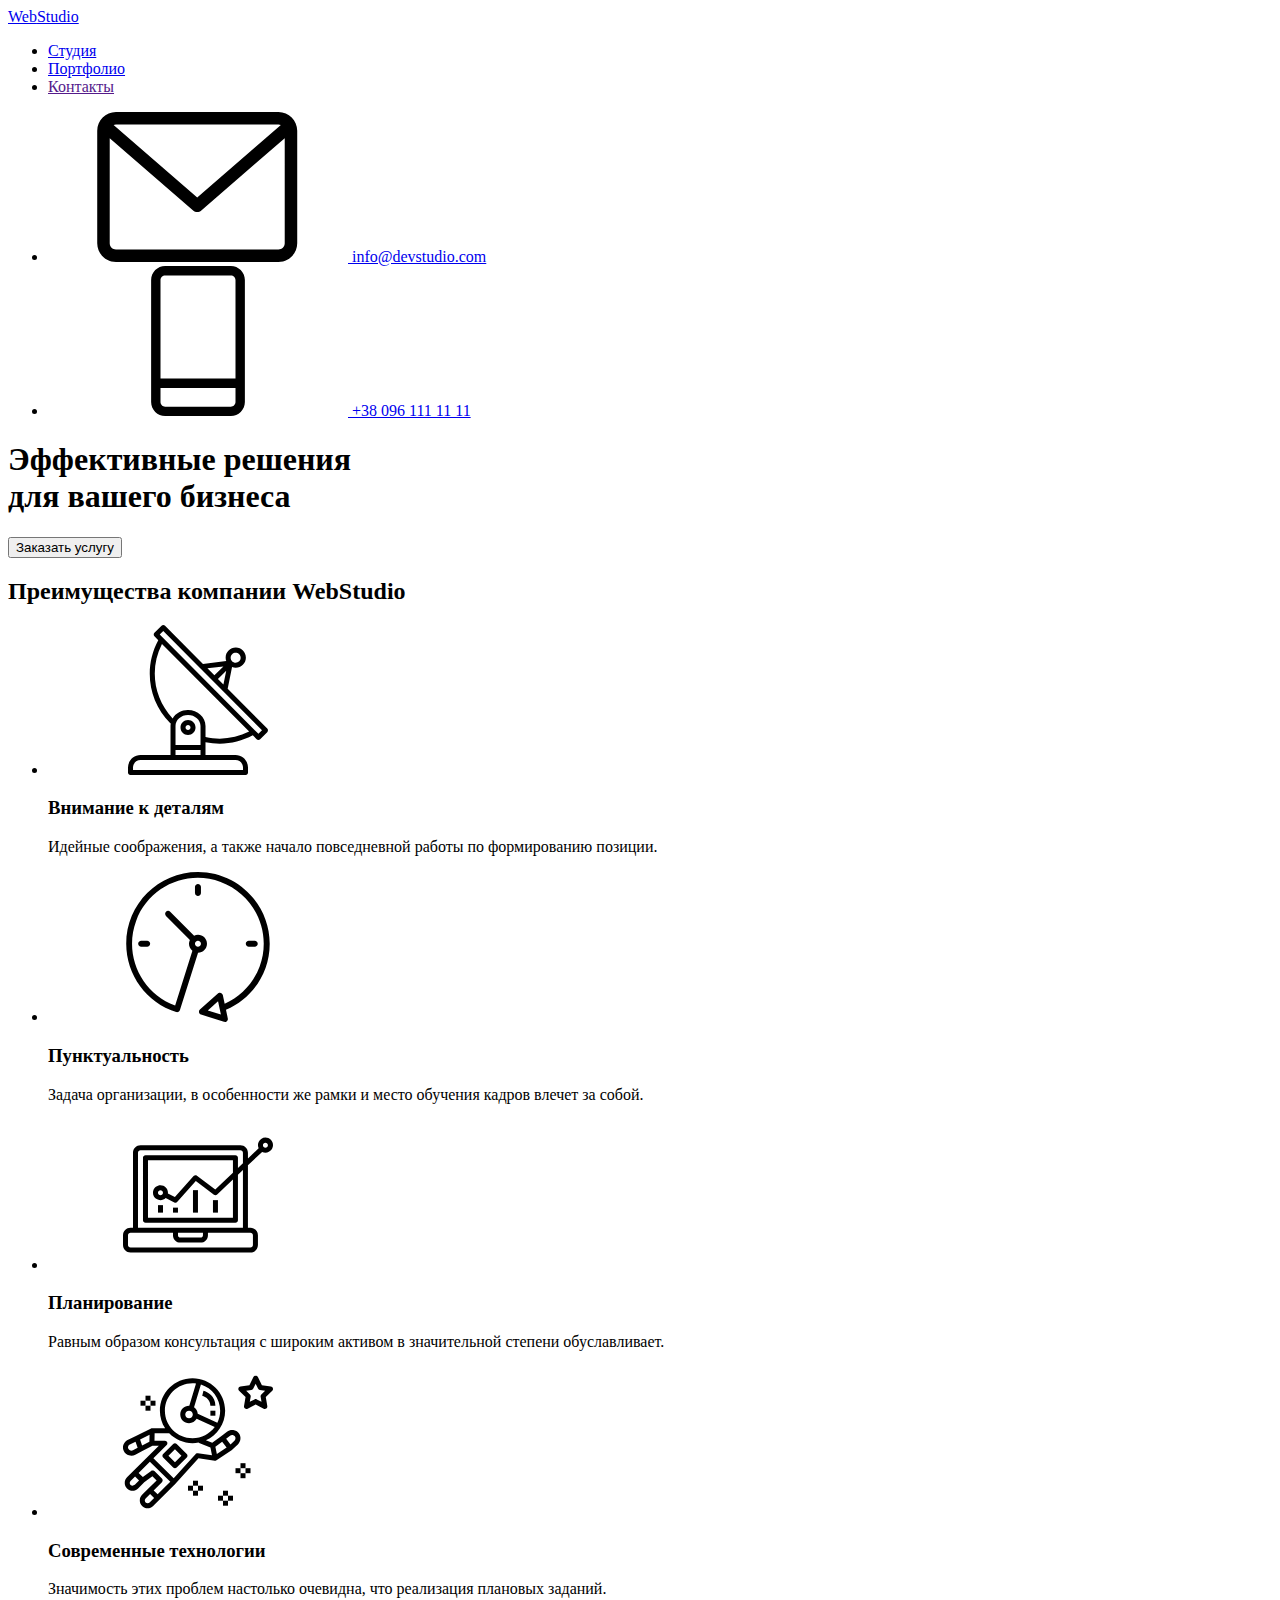
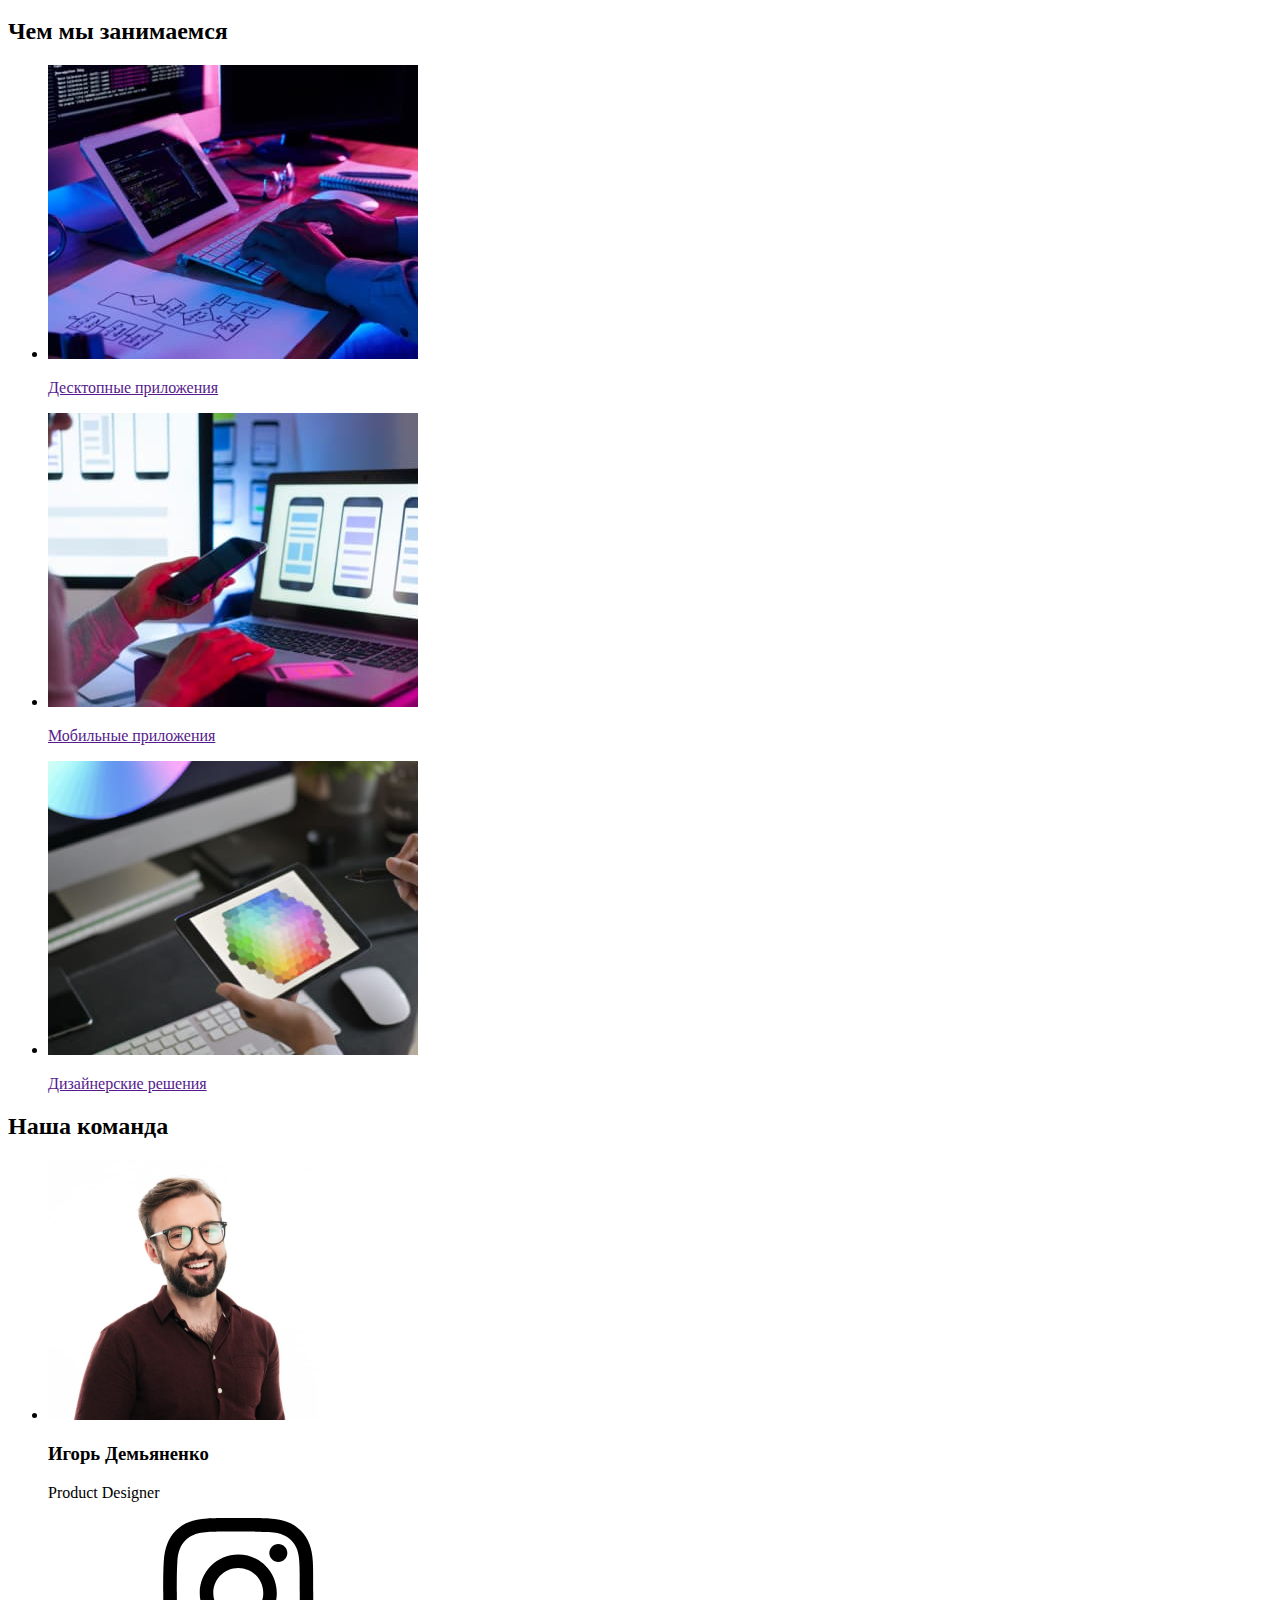
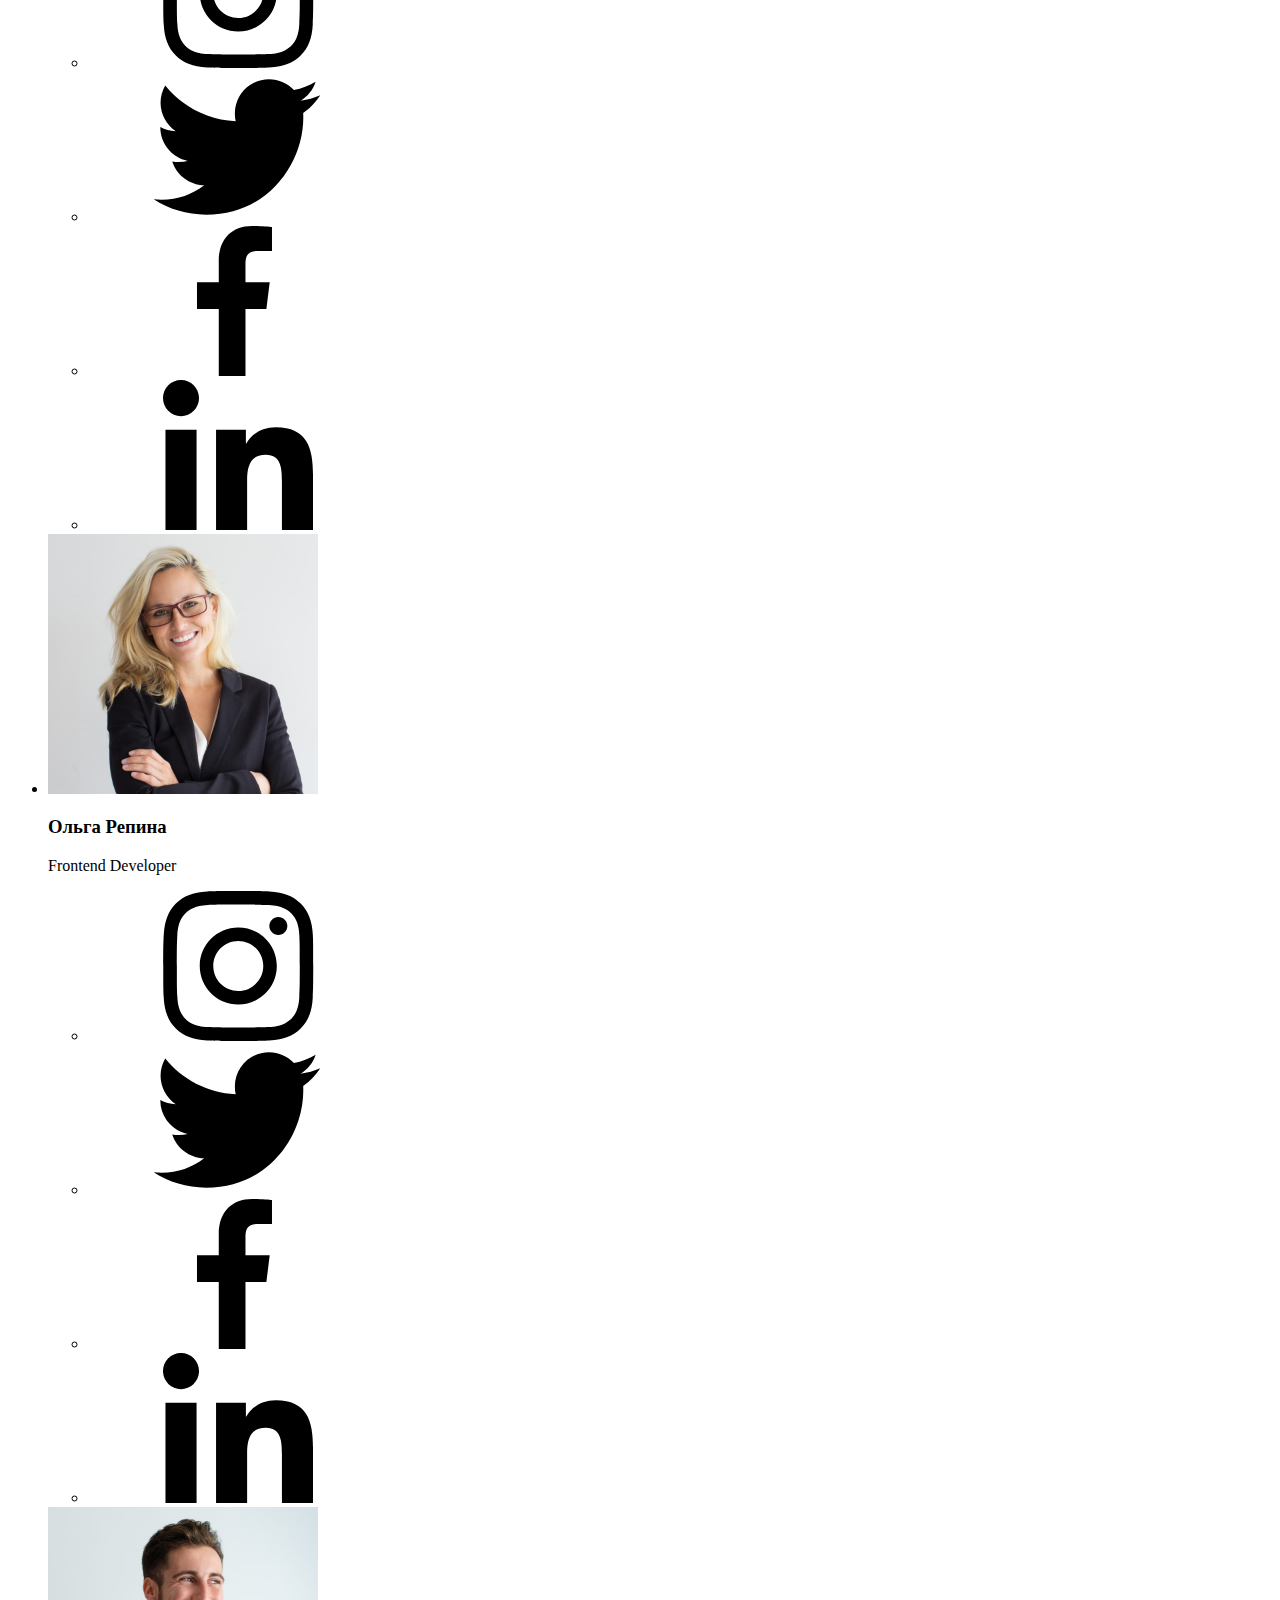
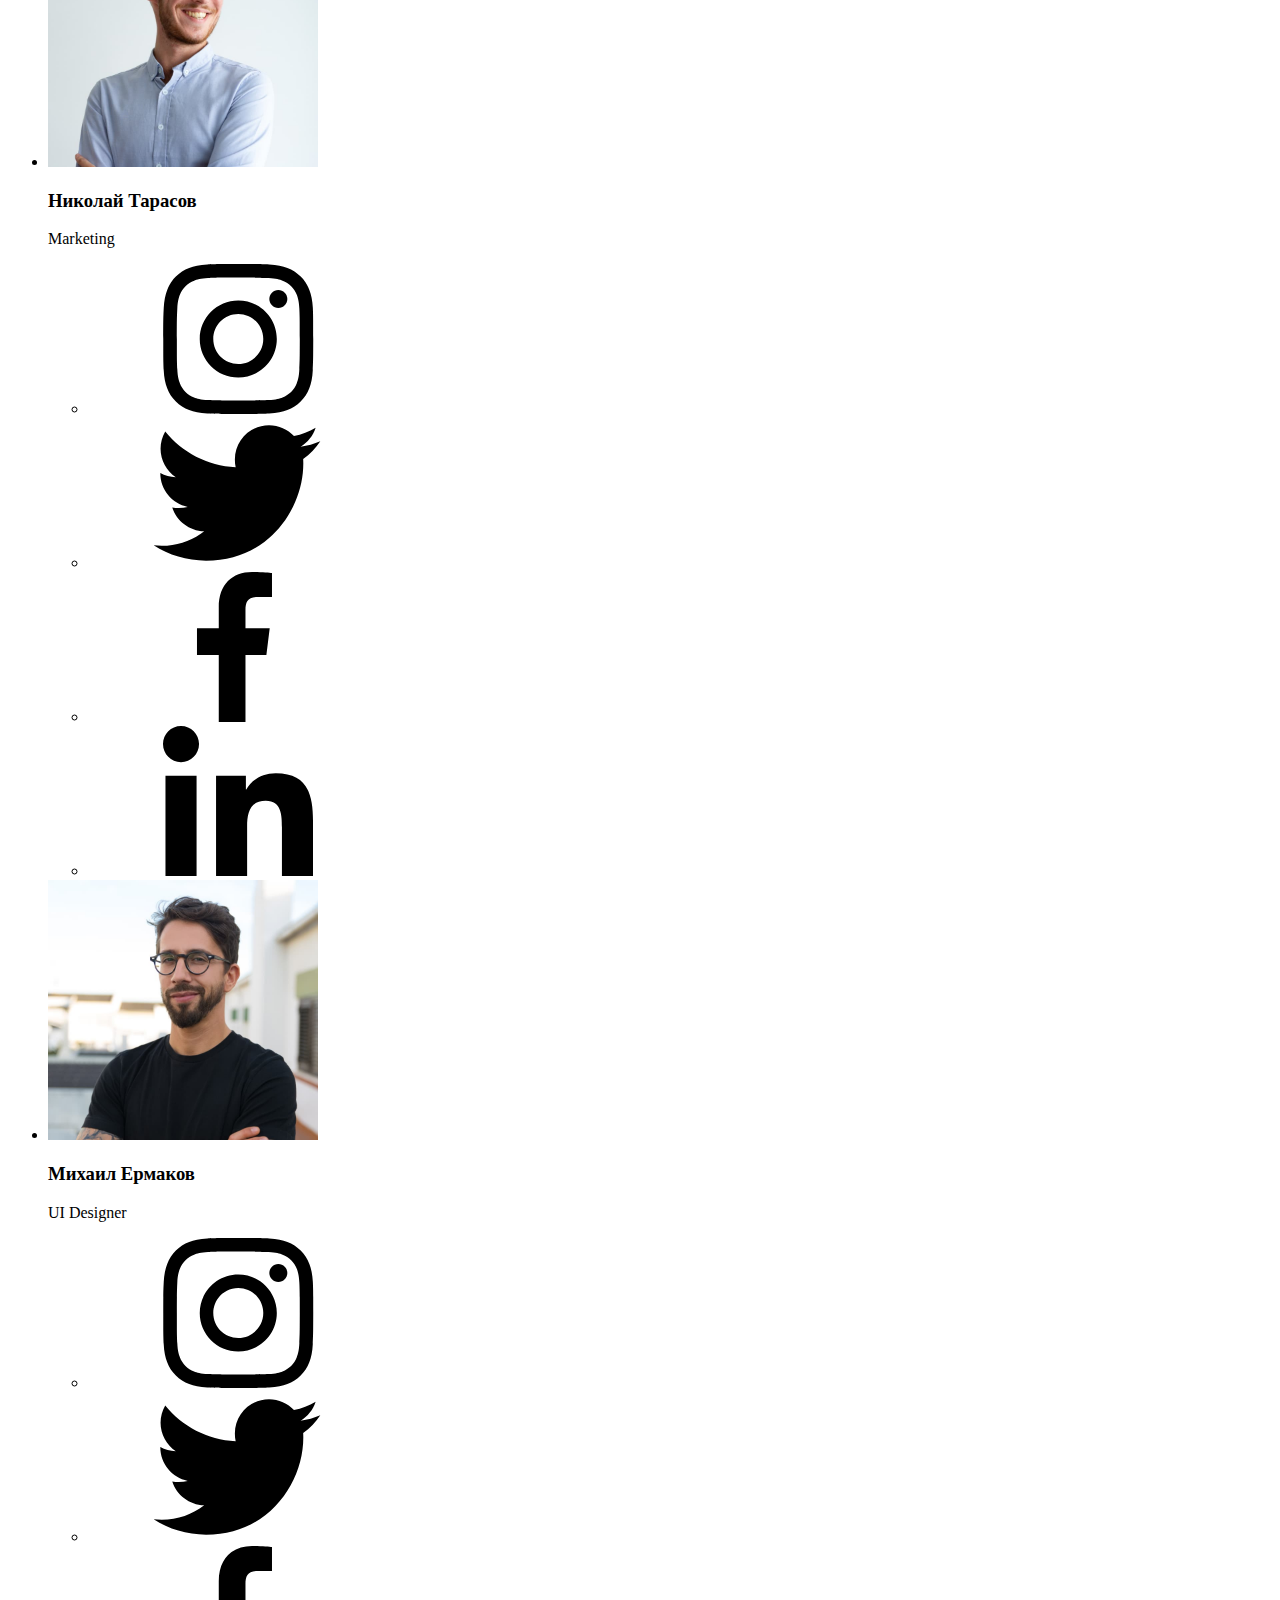
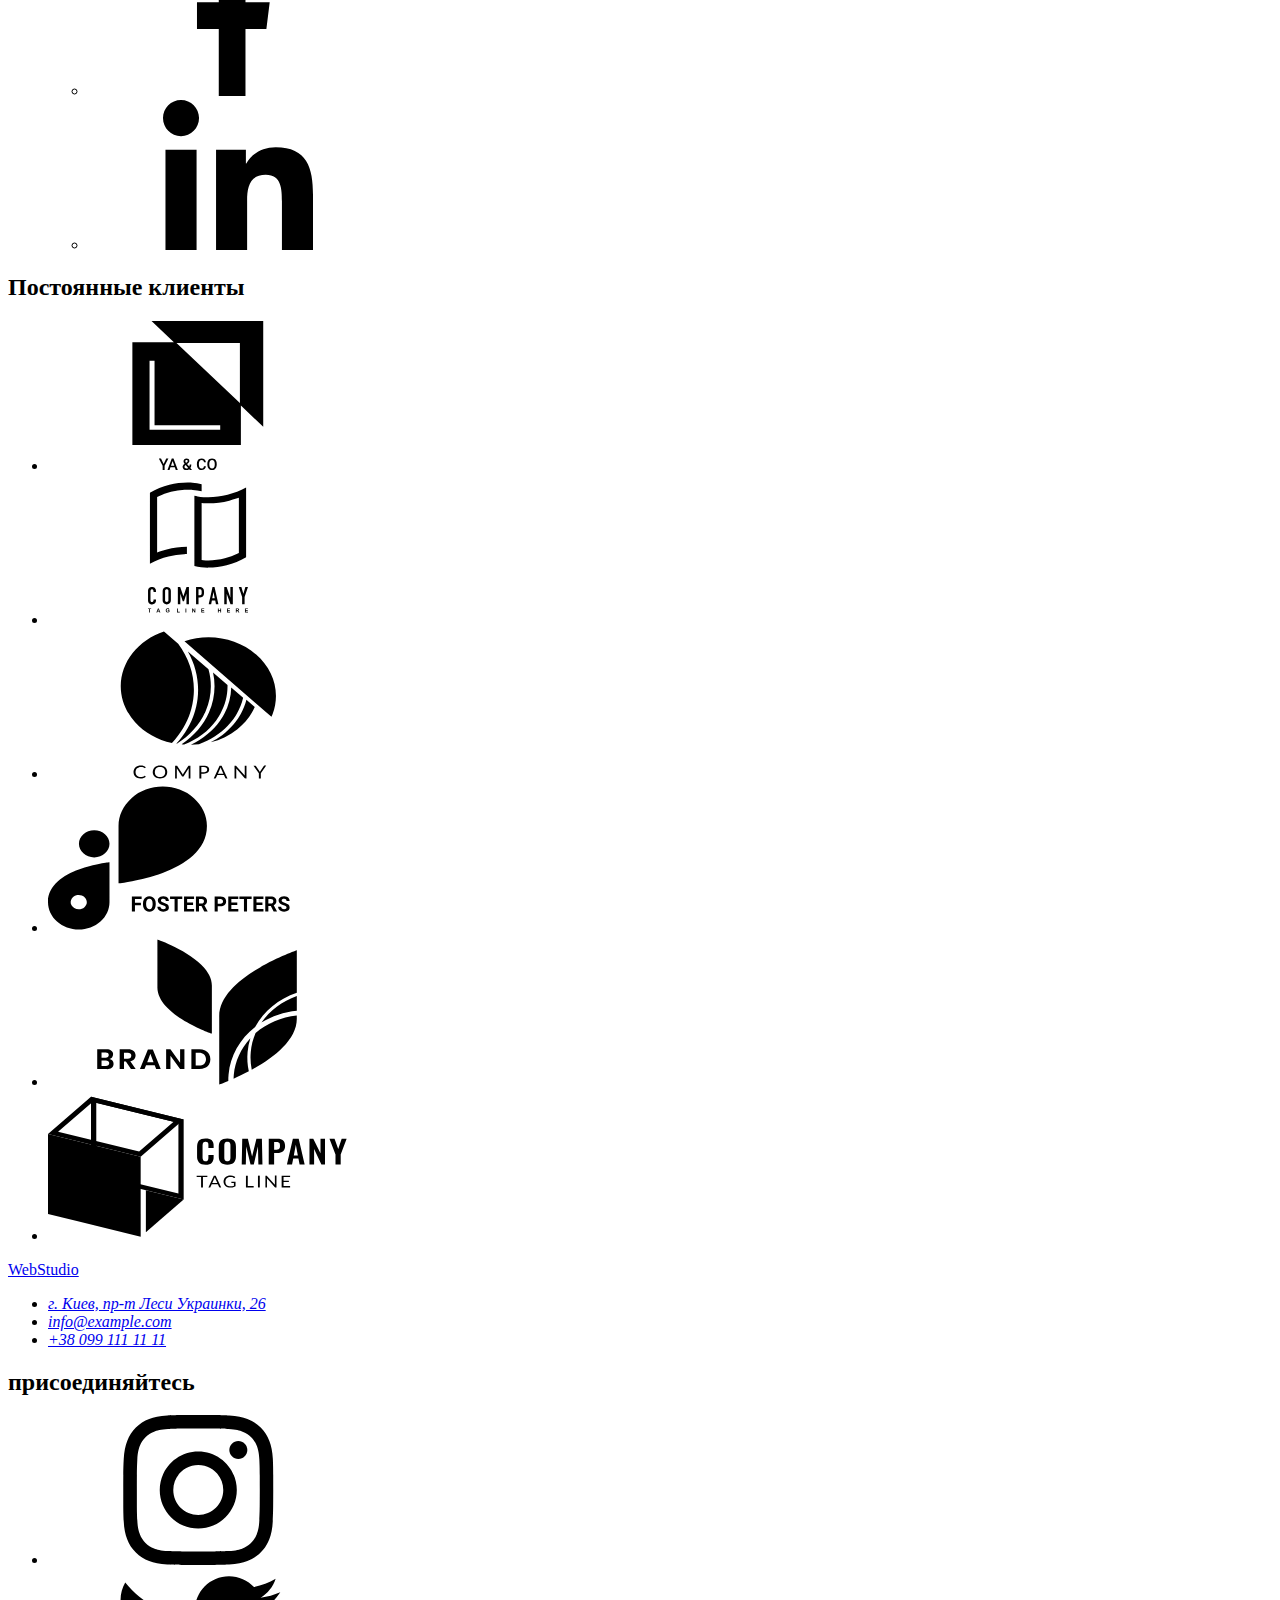
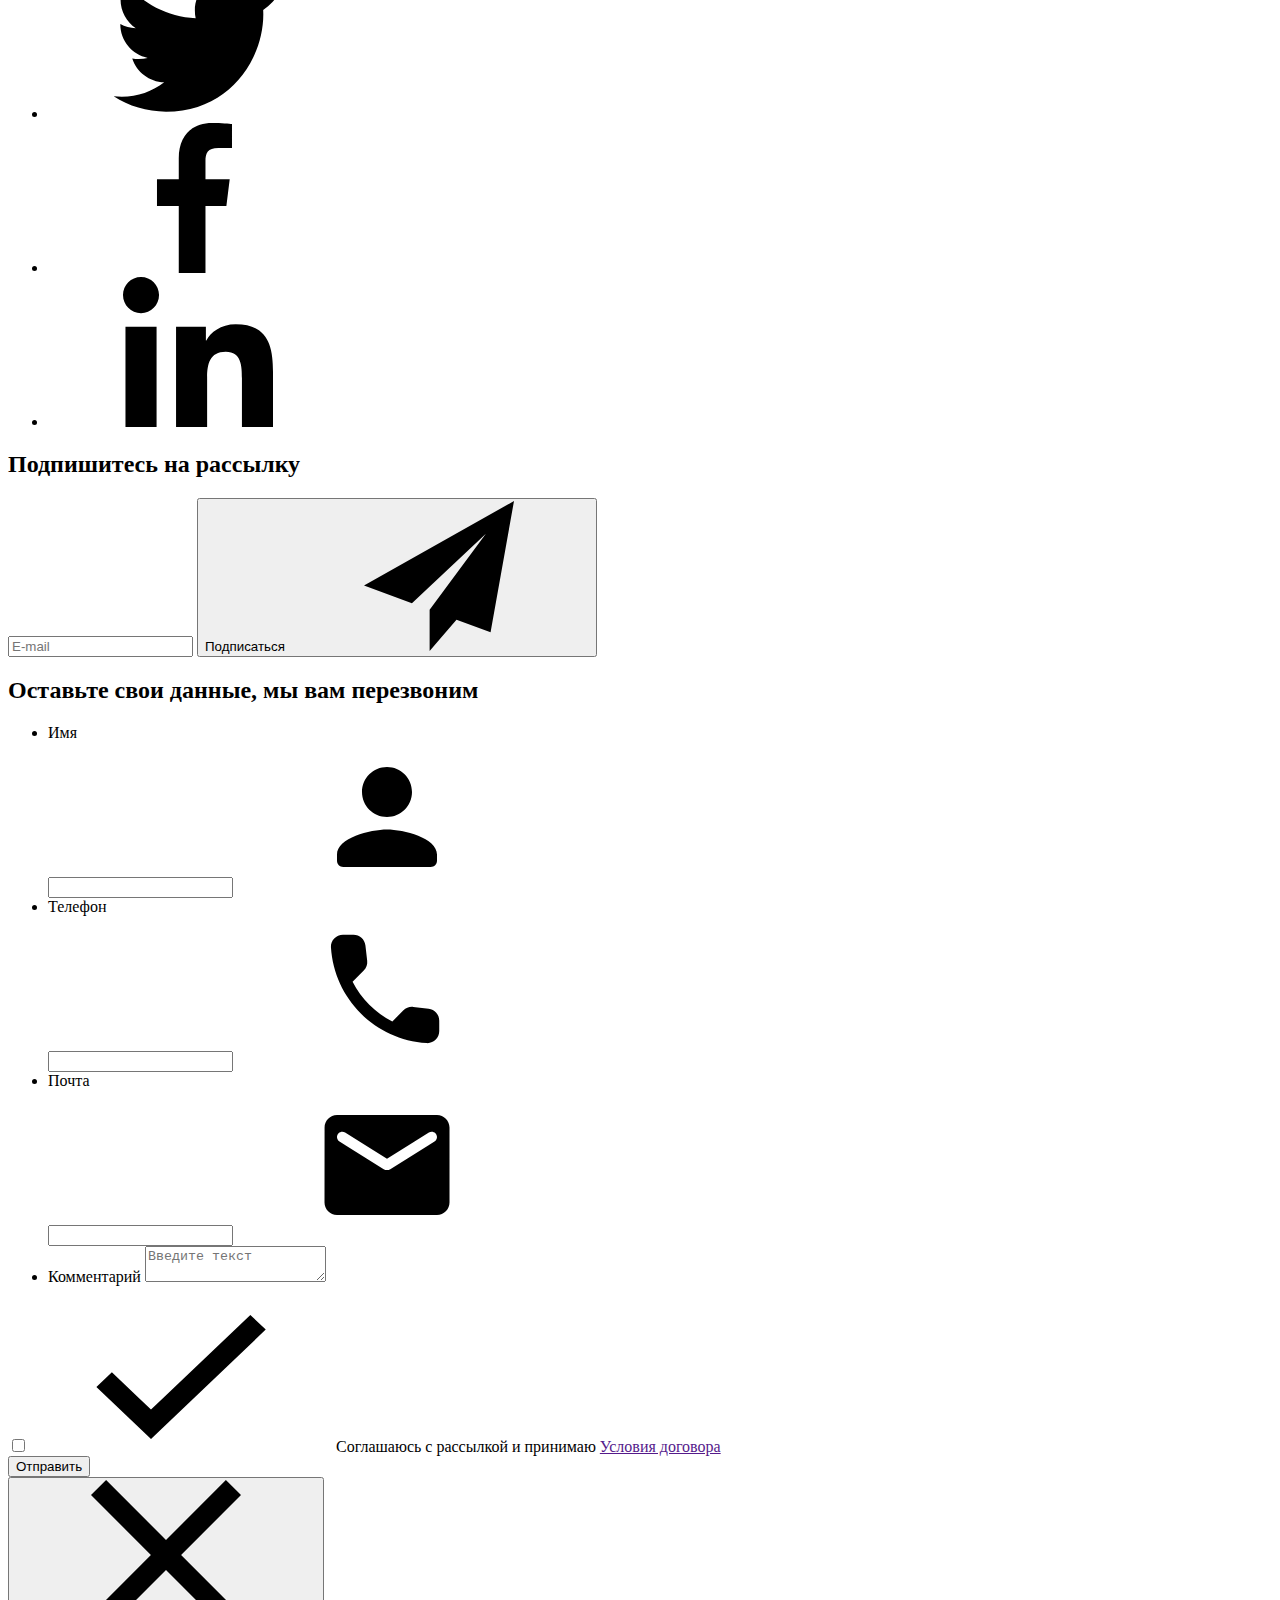
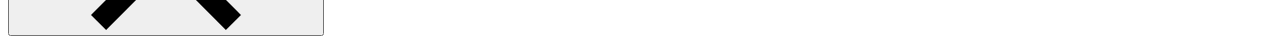
==== index.html @ 914c4fd0 "stars sass" ====
<!DOCTYPE html>
<html lang="ru">
  <head>
    <meta charset="UTF-8" />
    <meta http-equiv="X-UA-Compatible" content="IE=edge" />
    <meta name="viewport" content="width=>, initial-scale=1.0" />
    <title>Студия</title>
    <link
      rel="stylesheet"
      href="https://cdnjs.cloudflare.com/ajax/libs/modern-normalize/1.1.0/modern-normalize.min.css"
      integrity="sha512-wpPYUAdjBVSE4KJnH1VR1HeZfpl1ub8YT/NKx4PuQ5NmX2tKuGu6U/JRp5y+Y8XG2tV+wKQpNHVUX03MfMFn9Q=="
      crossorigin="anonymous"
      referrerpolicy="no-referrer"
    />
    <link rel="preconnect" href="https://fonts.googleapis.com" />
    <link rel="preconnect" href="https://fonts.gstatic.com" crossorigin />
    <link
      href="https://fonts.googleapis.com/css2?family=Raleway:wght@700&family=Roboto:wght@400;500;700;900&display=swap"
      rel="stylesheet"
    />
    <link rel="stylesheet" href="./styles.css/styles.css" />
  </head>
  <body>
    <!--Шапка документа-->
    <header class="header">
      <div class="header-box container">
        <nav class="header-nav">
          <a href="./index.html" class="header-logo link"
            >Web<span class="header-logo-span">Studio</span></a
          >
          <ul class="nav-list list">
            <li class="nav-item">
              <a href="./index.html" class="nav-link current link">Студия</a>
            </li>
            <li class="nav-item">
              <a href="./portfolio.html" class="nav-link link">Портфолио</a>
            </li>
            <li class="nav-item">
              <a href="" class="nav-link link">Контакты</a>
            </li>
          </ul>
        </nav>
        <ul class="nav-contacts">
          <li class="nav-contacts-item">
            <a href="mailto:info@devstudio.com" class="contacts-link mail link">
              <span class="nav-icon-span"
                ><svg class="nav-cont-icon nav-icon-mail">
                  <use
                    href="./images/icons.svg#icon-mail"
                  ></use>
                </svg>
              </span>info@devstudio.com</a>
          </li>
          <li class="nav-contacts-item">
            <a href="tel:+380961111111" class="contacts-link tel link"
              ><span class="nav-icon-span"
              ><svg class="nav-cont-icon nav-icon-tel">
                <use
                  href="./images/icons.svg#icon-tel"
                ></use>
              </svg>
            </span>+38 096 111 11 11</a
            >
          </li>
        </ul>
      </div>
    </header>
    <main>
      <!--Секция HERO-->
      <section class="hero">
        <div class="hero-box container">
          <h1 class="hero-heading">
            Эффективные решения <br />
            для вашего бизнеса
          </h1>
          <button type="button" class="btn hero-btn" data-modal-open>Заказать услугу</button>
        </div>
      </section>
      <!--Секция преимущества-->
      <section class="advantages section">
        <div class="advantages-box container">
          <h2 class="visually-hidden">Преимущества компании WebStudio</h2>
          <ul class="advantages-list list">
            <li class="advantages-item">
              <div class="adv-icon-box">
                <svg class="adv-icon">
                  <use href="./images/icons.svg#icon-aicon1"></use>
                </svg>
              </div>
              <h3 class="advantages-heading">Внимание к деталям</h3>
              <p class="advantages-text">
                Идейные соображения, а также начало повседневной работы по
                формированию позиции.
              </p>
            </li>
            <li class="advantages-item">
              <div class="adv-icon-box">
                <svg class="adv-icon">
                  <use href="./images/icons.svg#icon-aicon2"></use>
                </svg>
              </div>
              <h3 class="advantages-heading">Пунктуальность</h3>
              <p class="advantages-text">
                Задача организации, в особенности же рамки и место обучения
                кадров влечет за собой.
              </p>
            </li>
            <li class="advantages-item">
              <div class="adv-icon-box">
                <svg class="adv-icon">
                  <use href="./images/icons.svg#icon-aicon3"></use>
                </svg>
              </div>
              <h3 class="advantages-heading">Планирование</h3>
              <p class="advantages-text">
                Равным образом консультация с широким активом в значительной
                степени обуславливает.
              </p>
            </li>
            <li class="advantages-item">
              <div class="adv-icon-box">
                <svg class="adv-icon">
                  <use href="./images/icons.svg#icon-aicon4"></use>
                </svg>
              </div>
              <h3 class="advantages-heading">Современные технологии</h3>
              <p class="advantages-text">
                Значимость этих проблем настолько очевидна, что реализация
                плановых заданий.
              </p>
            </li>
          </ul>
        </div>
      </section>
      <!--AREA-->
      <section class="area section">
        <div class="area-box container">
          <h2 class="area-heading">Чем мы занимаемся</h2>
          <ul class="area-list list">
            <li class="area-item">
              <div class="area-wrap">
                <a href=""
                ><img
                  src="./images/box1.jpg"
                  alt="Разработка сайтов"
                  width="370"
                  class="area-link link"
              />
              <p class="area-item-text">Десктопные приложения</p>
            </a>
              </div>
            </li>
            <li class="area-item">
              <div class="area-wrap">
                <a href=""
                ><img
                  src="./images/box2.jpg"
                  alt="Разработка мобильных приложений"
                  width="370"
                  class="area-link link"
              />
              <p class="area-item-text">Мобильные приложения</p>
            </a>
              </div>
            </li>
            <li class="area-item">
              <div class="area-wrap">
                <a href=""
                ><img
                  src="./images/box3.jpg"
                  alt="Дизайн сайтов"
                  width="370"
                  class="area-link link"
              />
              <p class="area-item-text">Дизайнерские решения</p>
            </a>
              </div>
            </li>
          </ul>
        </div>
      </section>
      <!--TEAM-->
      <section class="team section">
        <div class="team-box container">
          <h2 class="team-main-heading">Наша команда</h2>
          <ul class="team-list list">
            <li class="team-item">
              <img
                src="./images/img1.jpg"
                alt="Игорь Демьяненко"
                width="270"
                class="team-img"
              />
              <div class="team-text-box">
                <h3 class="team-heading">Игорь Демьяненко</h3>
                <p class="team-text">Product Designer</p>
              </div>
              <div class="team-soc-box">
                <ul class="team-soc-list">
                  <li class="team-soc-item"><a href="">
                    <svg class="team-soc-icon">
                      <use href="./images/icons.svg#icon-inst"></use>
                    </svg>
                  </a>
                </li>
                <li class="team-soc-item"><a href="">
                  <svg class="team-soc-icon">
                    <use href="./images/icons.svg#icon-twit"></use>
                  </svg>
                </a>
              </li>
              <li class="team-soc-item"><a href="">
                <svg class="team-soc-icon">
                  <use href="./images/icons.svg#icon-face"></use>
                </svg>
              </a>
            </li>
            <li class="team-soc-item"><a href="">
              <svg class="team-soc-icon">
                <use href="./images/icons.svg#icon-linkedin"></use>
              </svg>
            </a>
            </li>
                </ul>
              </div>
            </li>
            <li class="team-item">
              <img
                src="./images/img2.jpg"
                alt="Ольга Репина"
                width="270"
                class="team-img"
              />
              <div class="team-text-box">
                <h3 class="team-heading">Ольга Репина</h3>
                <p class="team-text">Frontend Developer</p>
              </div>
              <div class="team-soc-box">
                <ul class="team-soc-list">
                  <li class="team-soc-item"><a href="">
                    <svg class="team-soc-icon">
                      <use href="./images/icons.svg#icon-inst"></use>
                    </svg>
                  </a>
                </li>
                <li class="team-soc-item"><a href="">
                  <svg class="team-soc-icon">
                    <use href="./images/icons.svg#icon-twit"></use>
                  </svg>
                </a>
              </li>
              <li class="team-soc-item"><a href="">
                <svg class="team-soc-icon">
                  <use href="./images/icons.svg#icon-face"></use>
                </svg>
              </a>
            </li>
            <li class="team-soc-item"><a href="">
              <svg class="team-soc-icon">
                <use href="./images/icons.svg#icon-linkedin"></use>
              </svg>
            </a>
            </li>
                </ul>
              </div>
            </li>
            <li class="team-item">
              <img
                src="./images/img3.jpg"
                alt="Николай Тарасов"
                width="270"
                class="team-img"
              />
              <div class="team-text-box">
                <h3 class="team-heading">Николай Тарасов</h3>
                <p class="team-text">Marketing</p>
              </div>
              <div class="team-soc-box">
                <ul class="team-soc-list">
                  <li class="team-soc-item"><a href="">
                    <svg class="team-soc-icon">
                      <use href="./images/icons.svg#icon-inst"></use>
                    </svg>
                  </a>
                </li>
                <li class="team-soc-item"><a href="">
                  <svg class="team-soc-icon">
                    <use href="./images/icons.svg#icon-twit"></use>
                  </svg>
                </a>
              </li>
              <li class="team-soc-item"><a href="">
                <svg class="team-soc-icon">
                  <use href="./images/icons.svg#icon-face"></use>
                </svg>
              </a>
            </li>
            <li class="team-soc-item"><a href="">
              <svg class="team-soc-icon">
                <use href="./images/icons.svg#icon-linkedin"></use>
              </svg>
            </a>
            </li>
                </ul>
              </div>
            </li>
            <li class="team-item">
              <img
                src="./images/img4.jpg"
                alt="Михаил Ермаков"
                width="270"
                class="team-img"
              />
              <div class="team-text-box">
                <h3 class="team-heading">Михаил Ермаков</h3>
                <p class="team-text">UI Designer</p>
              </div>
              <div class="team-soc-box">
                <ul class="team-soc-list">
                  <li class="team-soc-item"><a href="">
                    <svg class="team-soc-icon">
                      <use href="./images/icons.svg#icon-inst"></use>
                    </svg>
                  </a>
                </li>
                <li class="team-soc-item"><a href="">
                  <svg class="team-soc-icon">
                    <use href="./images/icons.svg#icon-twit"></use>
                  </svg>
                </a>
              </li>
              <li class="team-soc-item"><a href="">
                <svg class="team-soc-icon">
                  <use href="./images/icons.svg#icon-face"></use>
                </svg>
              </a>
            </li>
            <li class="team-soc-item"><a href="">
              <svg class="team-soc-icon">
                <use href="./images/icons.svg#icon-linkedin"></use>
              </svg>
            </a>
            </li>
                </ul>
              </div>
            </li>
          </ul>
        </div>
      </section>
      <!-- CLIENTS -->
      <section class="clients section">
        <div class="clients-box container">
          <h2 class="clients-heading">Постоянные клиенты</h2>
        <ul class="clients-list">
          <li class="clients-item">
            <a href="" class="clients-link">
              <svg class="clients-icon">
              <use href="./images/icons.svg#icon-client1"></use>
            </svg>
          </a>
          </li>
          <li class="clients-item">
            <a href="" class="clients-link">
            <svg class="clients-icon">
            <use href="./images/icons.svg#icon-client2"></use>
          </svg>
        </a></li>
          <li class="clients-item">
            <a href="" class="clients-link">
              <svg class="clients-icon">
              <use href="./images/icons.svg#icon-client3"></use>
            </svg>
          </a>
          </li>
          <li class="clients-item">
            <a href="" class="clients-link">
              <svg class="clients-icon">
              <use href="./images/icons.svg#icon-client4"></use>
            </svg>
          </a>
          </li>
          <li class="clients-item">
            <a href="" class="clients-link">
              <svg class="clients-icon">
              <use href="./images/icons.svg#icon-client5"></use>
            </svg>
          </a>
          </li>
          <li class="clients-item">
            <a href="" class="clients-link">
              <svg class="clients-icon">
              <use href="./images/icons.svg#icon-client6"></use>
            </svg>
          </a>
          </li>
        </ul>
        </div>
      </section>
    </main>
    <!--Футер-->
    <footer class="footer">
      <div class="footer-box container">
        <div class="footer-nav">
          <a href="./index.html" class="footer-logo link"
            >Web<span class="footer-logo-span">Studio</span></a
          >
          <address class="footer-contacts">
            <ul class="footer-list list">
              <li class="footer-item">
                <a
                  href="https://goo.gl/maps/8uwswmJSU4VFEEcW8"
                  class="adress link"
                >
                  г. Киев, пр-т Леси Украинки, 26</a
                >
              </li>
              <li class="footer-item">
                <a href="mailto:info@example.com" class="adress-link link"
                  >info@example.com</a
                >
              </li>
              <li class="footer-item">
                <a href="tel:+380991111111" class="adress-link link"
                  >+38 099 111 11 11</a
                >
              </li>
            </ul>
          </address>
        </div>
        <div class="footer-social">
          <h2 class="footer-soc-title">присоединяйтесь</h2>
          <ul class="footer-soc-list">
            <li class="footer-soc-item">
              <a href="" class="footer-soc-link inst">
                <svg class="footer-soc-icon">
                  <use href="./images/icons.svg#icon-inst"></use>
                </svg>
              </a>
            </li>
            <li class="footer-soc-item">
              <a href="" class="footer-soc-link twit">
                <svg class="footer-soc-icon">
                  <use href="./images/icons.svg#icon-twit"></use>
                </svg>
              </a>
            </li>
            <li class="footer-soc-item">
              <a href="" class="footer-soc-link facebook">
                <svg class="footer-soc-icon">
                  <use href="./images/icons.svg#icon-face"></use>
                </svg>
              </a>
            </li>
            <li class="footer-soc-item">
              <a href="" class="footer-soc-link linkedin">
                <svg class="footer-soc-icon">
                  <use href="./images/icons.svg#icon-linkedin"></use>
                </svg>
              </a>
            </li>
          </ul>
        </div>
        <div class="footer-form">
          <h2 class="footer-form-title">Подпишитесь на рассылку</h2>
          <form action="" class="footer-form">
            <input type="email" id="email" name="email" placeholder="E-mail">
            <label for="email" ></label>
            <button type="submit" class="btn footer-btn"> Подписаться 
              <svg class="footer-btn-icon">
                <use href="./images/icons.svg#send"></use>
              </svg>
            </button>
          </form>
        </div>
      </div>
    </footer>
    <div class="backdrop is-hidden" data-modal>
    <div class="modal">
      <h2 class="modal-title">
        Оставьте свои данные, мы вам перезвоним
      </h2>
        <form action="#" class="form">
          <div class="form-box" role="form">
            <ul class="forms-list">
              <li>
                <div class="form-name">
                  <label class="client-label" for="name">Имя</label>
                <div class="input-wrap">
                  <input type="text" name="name" id="name" class="client-input" >
                  <svg class="modal-name-icon"><use href="./images/icons.svg#modal-name-icon"></use></svg>
                </div>
                </div>
              </li> 
              <li>
                <div class="form-tel">
                  <label class="client-label" for="tel">Телефон</label>
                  <div class="input-wrap">
                    <input type="number" name="tel" id="tel" class="client-input client-input-tel" >
                    <svg class="modal-tel-icon"><use href="./images/icons.svg#modal-tel-icon"></use></svg>
                </div>
                </div>
              </li>
              <li>
                <div class="form-mail">
                  <label class="client-label" for="mail">Почта</label>
                  <div class="input-wrap">
                    <input type="email" name="email" id="mail" class="client-input">
                    <svg class="modal-mail-icon"><use href="./images/icons.svg#modal-mail-icon"></use></svg>
                    </div>
                </div>
              </li>
              <li>
                <div class="form-comment">
                  <label class="client-label" for="comment">Комментарий</label>
                  <textarea name="comment" id="comment"  placeholder="Введите текст" class="client-input"></textarea>
                </div>
              </li>
            </ul>
            <div class="checkbox-box">
              <input type="checkbox" name="agreee" id="checkbox" class="check-input visually-hidden">
              <label for="checkbox" class="check-label"><span class="check-span">
                <svg class="check-icon">
                  <use href="./images/icons.svg#check" ></use>
                </svg>
              </span> Соглашаюсь с рассылкой и принимаю 
                <a class="checkbox-link" href="">Условия договора</a></label>
            </div>
            <button type="submit" class="btn modal-btn">Отправить</button>
          </div>
        </form>
      <button class="modal-close" data-modal-close>
        <svg class="modal-close-icon">
          <use href="./images/icons.svg#modal-close"></use>
        </svg>
      </button>
    </div>
    </div>
    <script src="./js/modal.js"></script>
  </body>
</html>
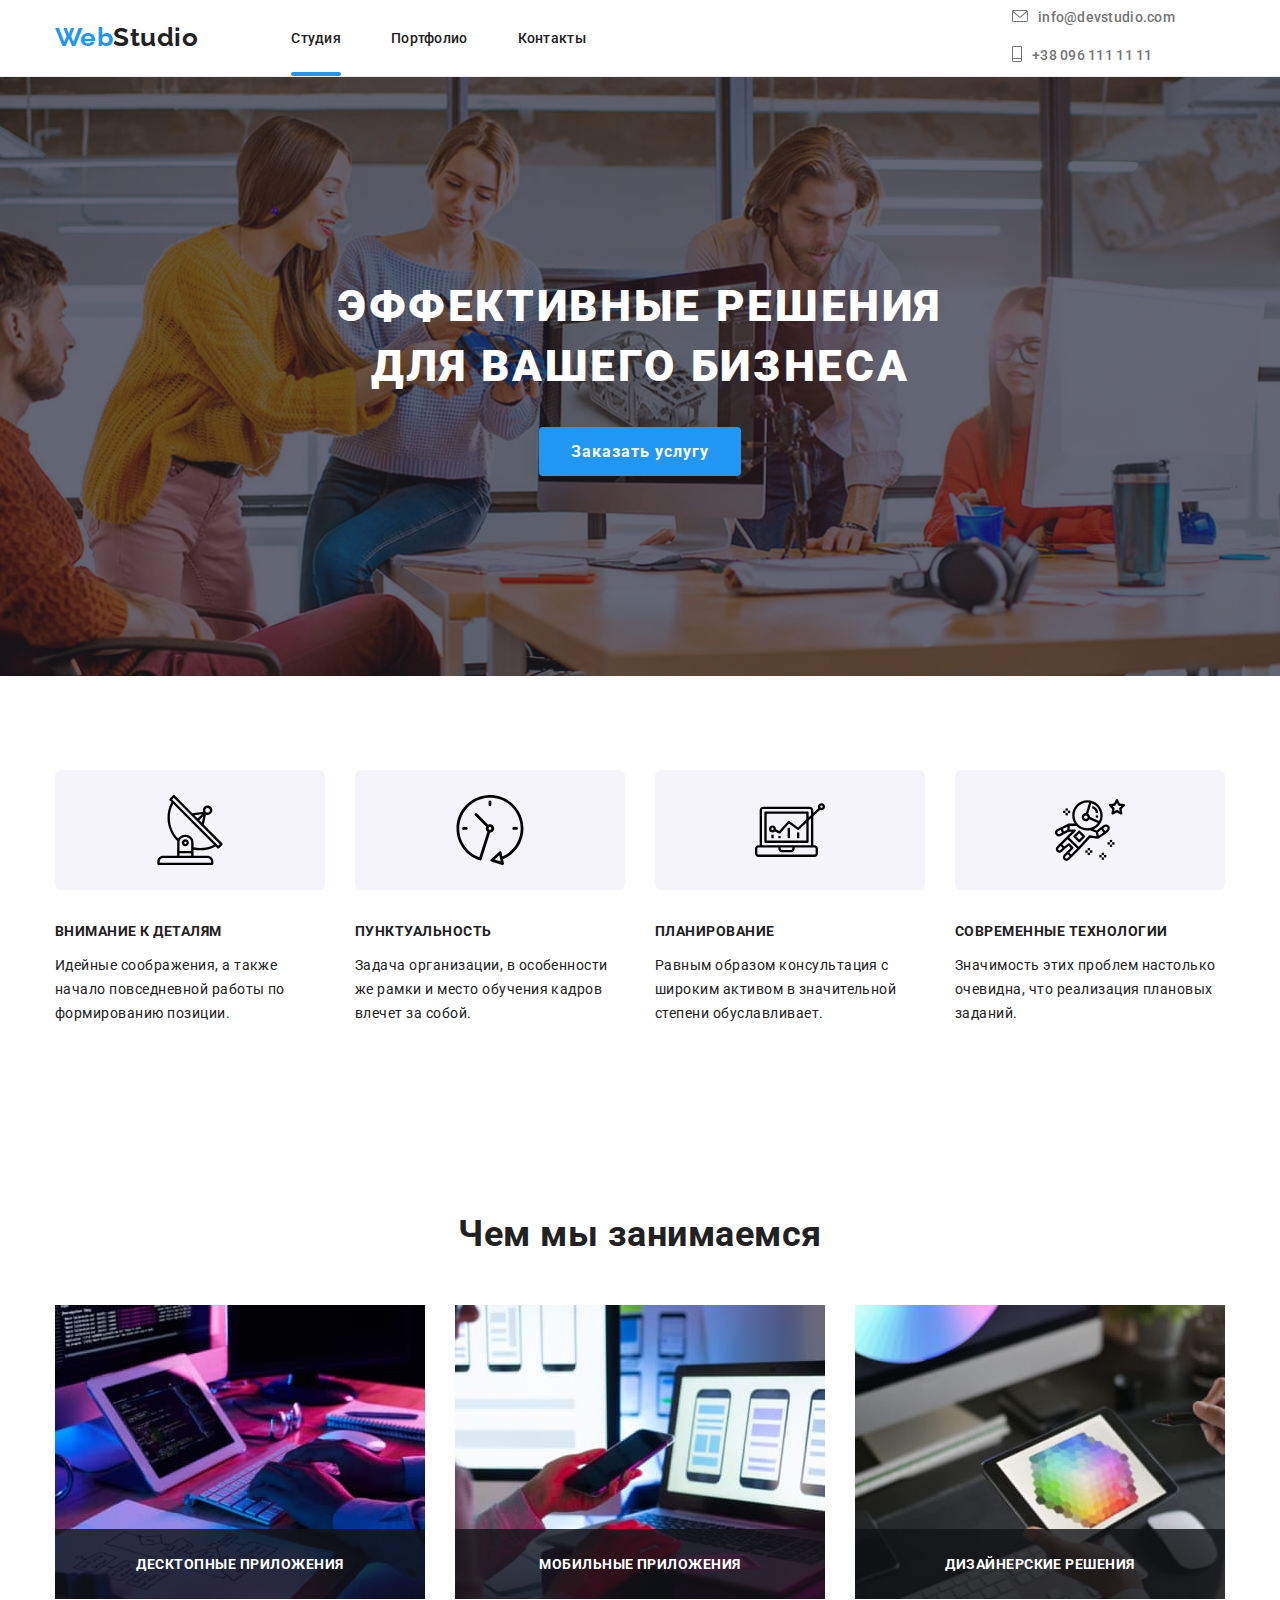
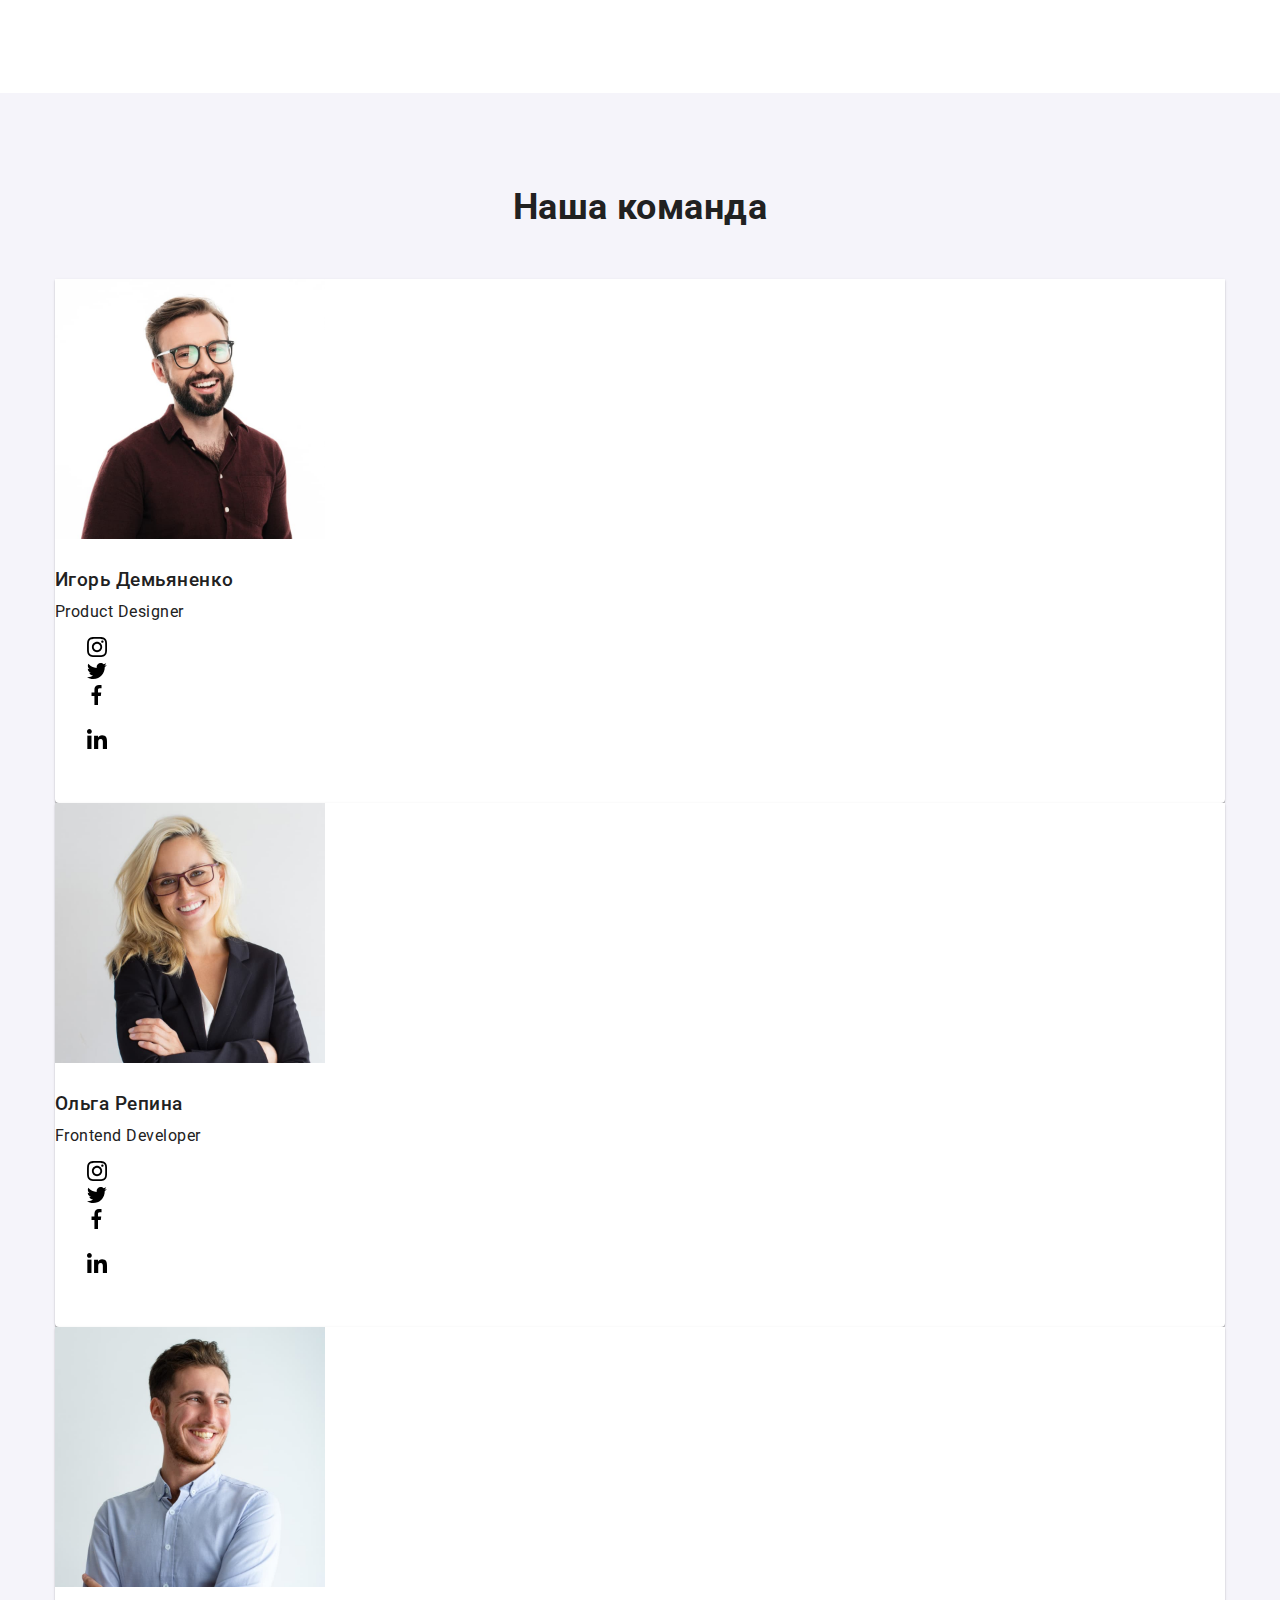
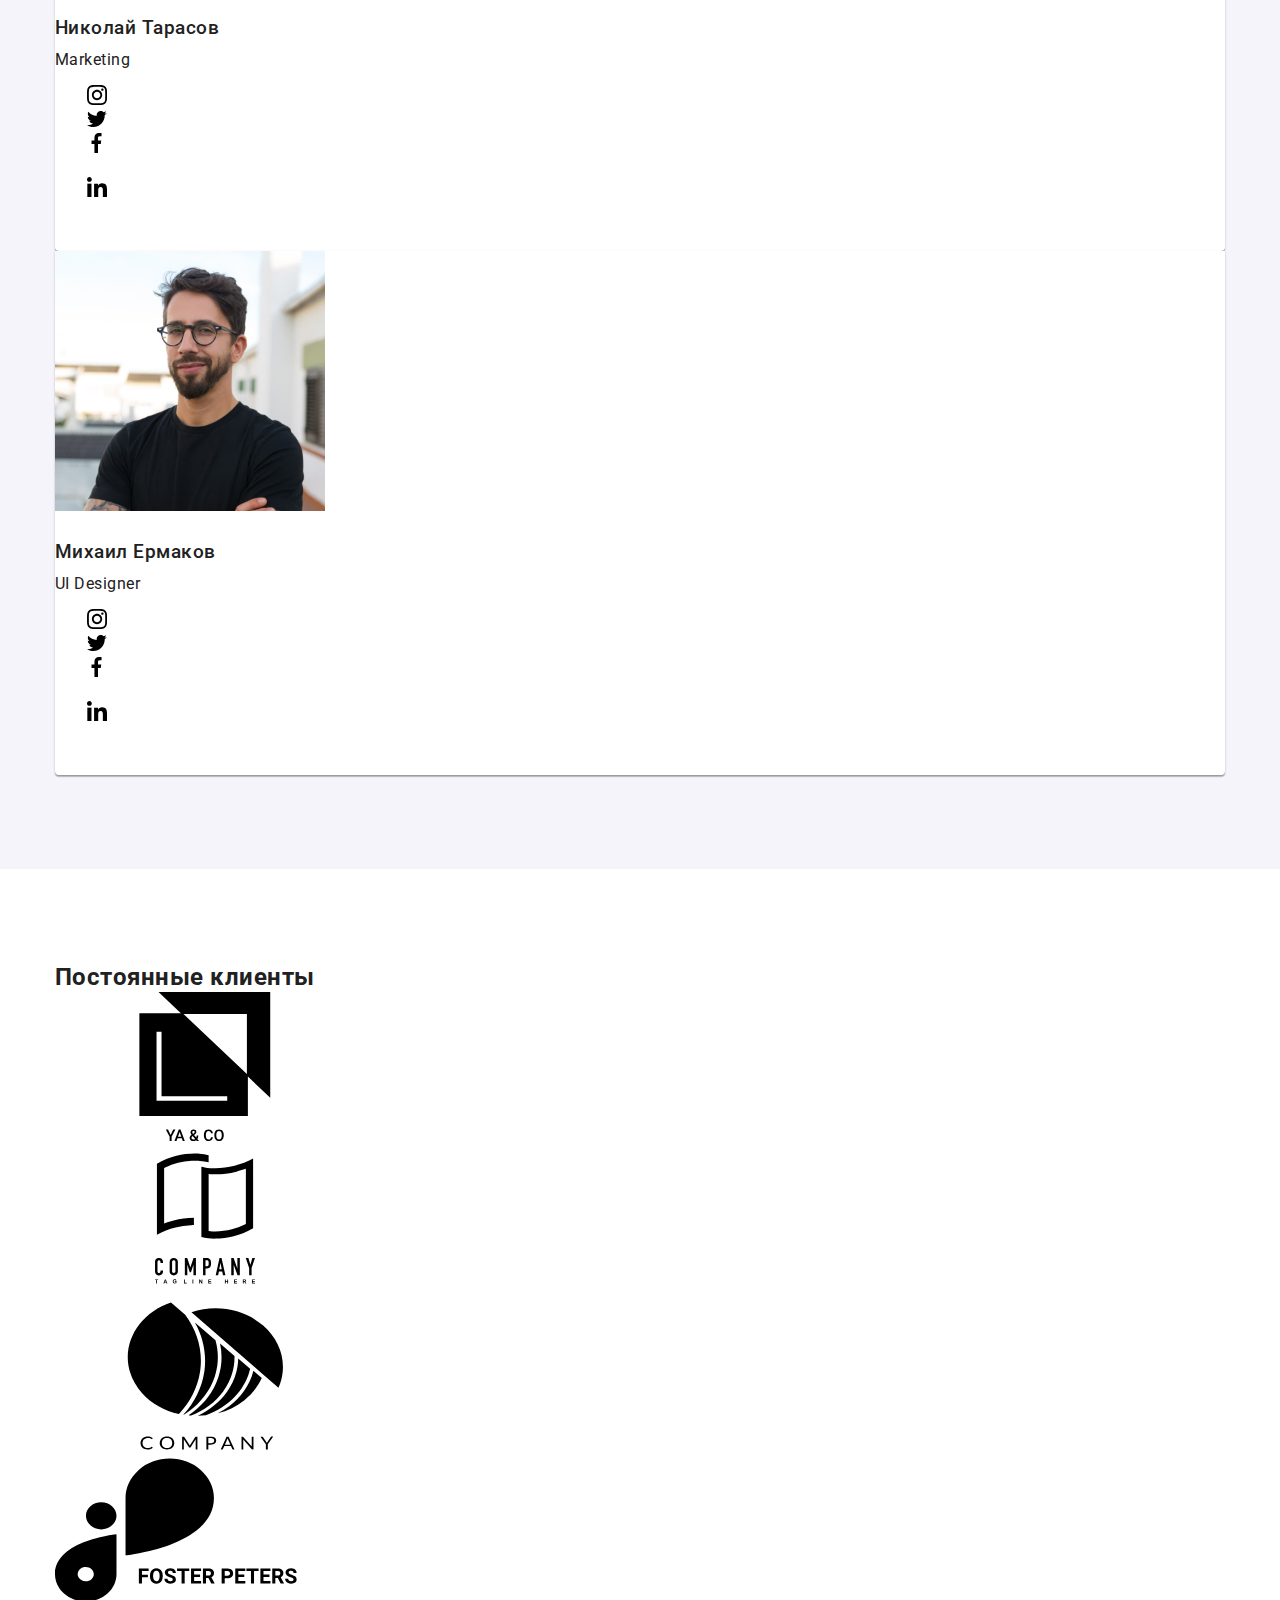
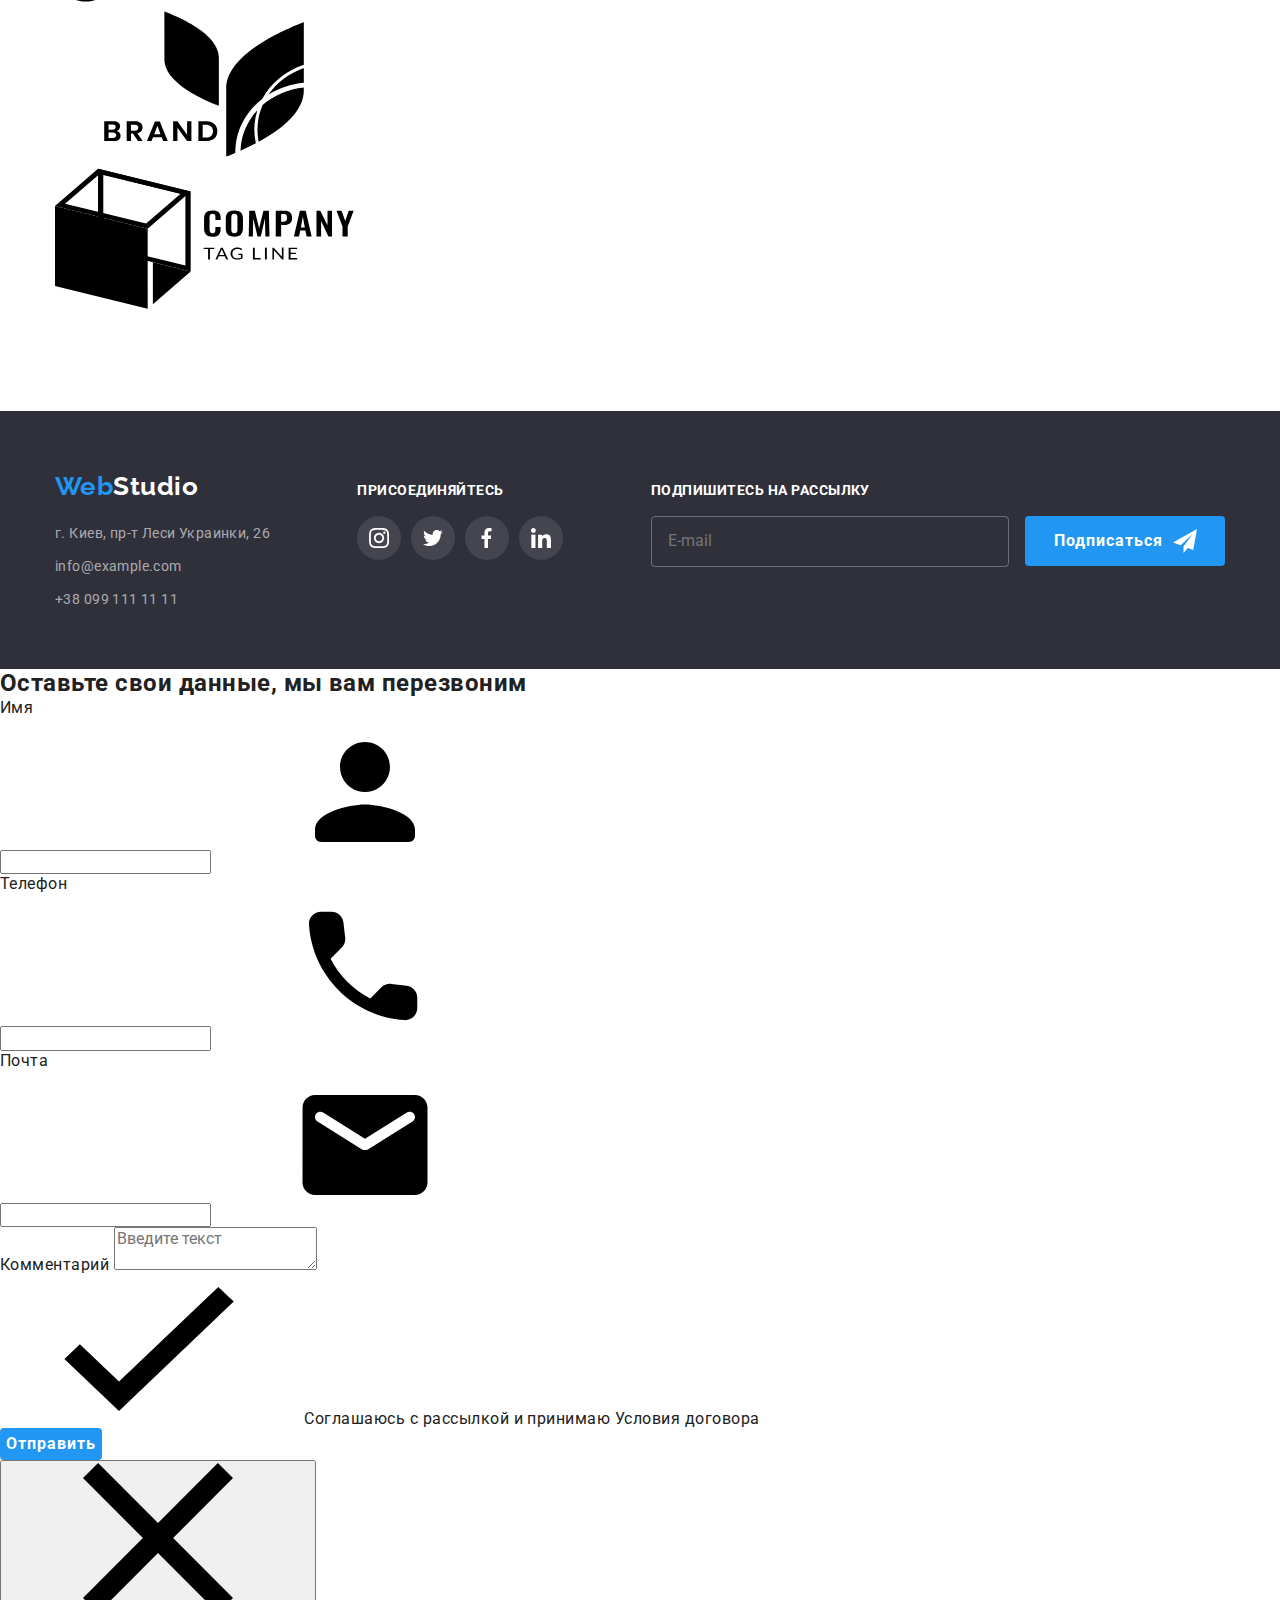
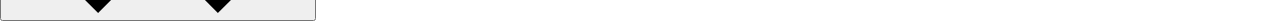
==== commit d5c16f27: "work1" ====
--- a/index.html
+++ b/index.html
@@ -5,56 +5,56 @@
     <meta http-equiv="X-UA-Compatible" content="IE=edge" />
     <meta name="viewport" content="width=>, initial-scale=1.0" />
     <title>Студия</title>
-    <link
+    <!-- <link
       rel="stylesheet"
       href="https://cdnjs.cloudflare.com/ajax/libs/modern-normalize/1.1.0/modern-normalize.min.css"
       integrity="sha512-wpPYUAdjBVSE4KJnH1VR1HeZfpl1ub8YT/NKx4PuQ5NmX2tKuGu6U/JRp5y+Y8XG2tV+wKQpNHVUX03MfMFn9Q=="
       crossorigin="anonymous"
       referrerpolicy="no-referrer"
-    />
+    /> -->
     <link rel="preconnect" href="https://fonts.googleapis.com" />
     <link rel="preconnect" href="https://fonts.gstatic.com" crossorigin />
     <link
       href="https://fonts.googleapis.com/css2?family=Raleway:wght@700&family=Roboto:wght@400;500;700;900&display=swap"
       rel="stylesheet"
     />
-    <link rel="stylesheet" href="./styles.css/styles.css" />
+    <link rel="stylesheet" href="./css/main.min.css" />
   </head>
   <body>
     <!--Шапка документа-->
     <header class="header">
-      <div class="header-box container">
-        <nav class="header-nav">
-          <a href="./index.html" class="header-logo link"
-            >Web<span class="header-logo-span">Studio</span></a
+      <div class="header__box">
+        <nav class="header__nav">
+          <a href="./index.html" class="header__logo link"
+            >Web<span class="header__logo--span">Studio</span></a
           >
-          <ul class="nav-list list">
-            <li class="nav-item">
-              <a href="./index.html" class="nav-link current link">Студия</a>
-            </li>
-            <li class="nav-item">
-              <a href="./portfolio.html" class="nav-link link">Портфолио</a>
-            </li>
-            <li class="nav-item">
-              <a href="" class="nav-link link">Контакты</a>
+          <ul class="header__nav--list list">
+            <li class="header__nav--item">
+              <a href="./index.html" class="header__nav--link header__nav--current link">Студия</a>
+            </li>
+            <li class="header__nav--item">
+              <a href="./portfolio.html" class="header__nav--link link">Портфолио</a>
+            </li>
+            <li class="header__nav--item">
+              <a href="" class="header__nav--link link">Контакты</a>
             </li>
           </ul>
         </nav>
-        <ul class="nav-contacts">
-          <li class="nav-contacts-item">
-            <a href="mailto:info@devstudio.com" class="contacts-link mail link">
-              <span class="nav-icon-span"
-                ><svg class="nav-cont-icon nav-icon-mail">
+        <ul class="header__contacts">
+          <li class="header__contacts--item">
+            <a href="mailto:info@devstudio.com" class="header__contacts--link header__contacts--link--mail link">
+              <span class="header__contacts--span"
+                ><svg class="header__contacts--icon header__contacts--icon--mail" width="16px" height="12px">
                   <use
                     href="./images/icons.svg#icon-mail"
                   ></use>
                 </svg>
               </span>info@devstudio.com</a>
           </li>
-          <li class="nav-contacts-item">
-            <a href="tel:+380961111111" class="contacts-link tel link"
-              ><span class="nav-icon-span"
-              ><svg class="nav-cont-icon nav-icon-tel">
+          <li class="header__contacts--item">
+            <a href="tel:+380961111111" class="header__contacts--link header__contacts--link--tel link"
+              ><span class="header__contacts--span"
+              ><svg class="header__contacts--icon header__contacts--icon--tel" width="10px" height="16px">
                 <use
                   href="./images/icons.svg#icon-tel"
                 ></use>
@@ -68,63 +68,63 @@
     <main>
       <!--Секция HERO-->
       <section class="hero">
-        <div class="hero-box container">
-          <h1 class="hero-heading">
+        <div class="hero__box">
+          <h1 class="hero__title">
             Эффективные решения <br />
             для вашего бизнеса
           </h1>
-          <button type="button" class="btn hero-btn" data-modal-open>Заказать услугу</button>
+          <button type="button" class="hero__btn" data-modal-open>Заказать услугу</button>
         </div>
       </section>
       <!--Секция преимущества-->
-      <section class="advantages section">
-        <div class="advantages-box container">
-          <h2 class="visually-hidden">Преимущества компании WebStudio</h2>
-          <ul class="advantages-list list">
-            <li class="advantages-item">
-              <div class="adv-icon-box">
-                <svg class="adv-icon">
+      <section class="advantages">
+        <div class="advantages__box">
+          <h2 class="advantages__hidden-title">Преимущества компании WebStudio</h2>
+          <ul class="advantages__list list">
+            <li class="advantages__item">
+              <div class="advantages__wrap">
+                <svg class="advantages__icon" width="70px" height="70px">
                   <use href="./images/icons.svg#icon-aicon1"></use>
                 </svg>
               </div>
-              <h3 class="advantages-heading">Внимание к деталям</h3>
-              <p class="advantages-text">
+              <h3 class="advantages__title">Внимание к деталям</h3>
+              <p class="advantages__text">
                 Идейные соображения, а также начало повседневной работы по
                 формированию позиции.
               </p>
             </li>
-            <li class="advantages-item">
-              <div class="adv-icon-box">
-                <svg class="adv-icon">
+            <li class="advantages__item">
+              <div class="advantages__wrap">
+                <svg class="advantages__icon" width="70px" height="70px" >
                   <use href="./images/icons.svg#icon-aicon2"></use>
                 </svg>
               </div>
-              <h3 class="advantages-heading">Пунктуальность</h3>
-              <p class="advantages-text">
+              <h3 class="advantages__title">Пунктуальность</h3>
+              <p class="advantages__text">
                 Задача организации, в особенности же рамки и место обучения
                 кадров влечет за собой.
               </p>
             </li>
-            <li class="advantages-item">
-              <div class="adv-icon-box">
-                <svg class="adv-icon">
+            <li class="advantages__item">
+              <div class="advantages__wrap">
+                <svg class="advantages__icon" width="70px" height="70px">
                   <use href="./images/icons.svg#icon-aicon3"></use>
                 </svg>
               </div>
-              <h3 class="advantages-heading">Планирование</h3>
-              <p class="advantages-text">
+              <h3 class="advantages__title">Планирование</h3>
+              <p class="advantages__text">
                 Равным образом консультация с широким активом в значительной
                 степени обуславливает.
               </p>
             </li>
-            <li class="advantages-item">
-              <div class="adv-icon-box">
-                <svg class="adv-icon">
+            <li class="advantages__item">
+              <div class="advantages__wrap">
+                <svg class="advantages__icon" width="70px" height="70px">
                   <use href="./images/icons.svg#icon-aicon4"></use>
                 </svg>
               </div>
-              <h3 class="advantages-heading">Современные технологии</h3>
-              <p class="advantages-text">
+              <h3 class="advantages__title">Современные технологии</h3>
+              <p class="advantages__text">
                 Значимость этих проблем настолько очевидна, что реализация
                 плановых заданий.
               </p>
@@ -133,46 +133,46 @@
         </div>
       </section>
       <!--AREA-->
-      <section class="area section">
-        <div class="area-box container">
-          <h2 class="area-heading">Чем мы занимаемся</h2>
-          <ul class="area-list list">
-            <li class="area-item">
-              <div class="area-wrap">
+      <section class="area">
+        <div class="area__box">
+          <h2 class="area__title">Чем мы занимаемся</h2>
+          <ul class="area__list list">
+            <li class="area__item">
+              <div class="area__wrap">
                 <a href=""
                 ><img
                   src="./images/box1.jpg"
                   alt="Разработка сайтов"
                   width="370"
-                  class="area-link link"
-              />
-              <p class="area-item-text">Десктопные приложения</p>
-            </a>
-              </div>
-            </li>
-            <li class="area-item">
-              <div class="area-wrap">
+                  class="area__link link"
+              />
+              <p class="area__text">Десктопные приложения</p>
+            </a>
+              </div>
+            </li>
+            <li class="area__item">
+              <div class="area__wrap">
                 <a href=""
                 ><img
                   src="./images/box2.jpg"
                   alt="Разработка мобильных приложений"
                   width="370"
-                  class="area-link link"
-              />
-              <p class="area-item-text">Мобильные приложения</p>
-            </a>
-              </div>
-            </li>
-            <li class="area-item">
-              <div class="area-wrap">
+                  class="area__link link"
+              />
+              <p class="area__text">Мобильные приложения</p>
+            </a>
+              </div>
+            </li>
+            <li class="area__item">
+              <div class="area__wrap">
                 <a href=""
                 ><img
                   src="./images/box3.jpg"
                   alt="Дизайн сайтов"
                   width="370"
-                  class="area-link link"
-              />
-              <p class="area-item-text">Дизайнерские решения</p>
+                  class="area__link link"
+              />
+              <p class="area__text">Дизайнерские решения</p>
             </a>
               </div>
             </li>
@@ -180,43 +180,43 @@
         </div>
       </section>
       <!--TEAM-->
-      <section class="team section">
-        <div class="team-box container">
-          <h2 class="team-main-heading">Наша команда</h2>
-          <ul class="team-list list">
-            <li class="team-item">
+      <section class="team">
+        <div class="team__box">
+          <h2 class="team__title">Наша команда</h2>
+          <ul class="team__list list">
+            <li class="team__item">
               <img
                 src="./images/img1.jpg"
                 alt="Игорь Демьяненко"
                 width="270"
-                class="team-img"
-              />
-              <div class="team-text-box">
-                <h3 class="team-heading">Игорь Демьяненко</h3>
-                <p class="team-text">Product Designer</p>
-              </div>
-              <div class="team-soc-box">
-                <ul class="team-soc-list">
-                  <li class="team-soc-item"><a href="">
-                    <svg class="team-soc-icon">
+                class="team__img"
+              />
+              <div class="team__text-box">
+                <h3 class="team__text-box--heading">Игорь Демьяненко</h3>
+                <p class="team__text-box--text">Product Designer</p>
+              </div>
+              <div class="team__social--box">
+                <ul class="team__social--list">
+                  <li class="team-social--item"><a href="">
+                    <svg class="team__social--icon" width="20px" height="20px">
                       <use href="./images/icons.svg#icon-inst"></use>
                     </svg>
                   </a>
                 </li>
-                <li class="team-soc-item"><a href="">
-                  <svg class="team-soc-icon">
+                <li class="team-social--item"><a href="">
+                  <svg class="team__social--icon" width="20px" height="20px">
                     <use href="./images/icons.svg#icon-twit"></use>
                   </svg>
                 </a>
               </li>
-              <li class="team-soc-item"><a href="">
-                <svg class="team-soc-icon">
+              <li class="team__social--item"><a href="">
+                <svg class="team__social--icon" width="20px" height="20px">
                   <use href="./images/icons.svg#icon-face"></use>
                 </svg>
               </a>
             </li>
-            <li class="team-soc-item"><a href="">
-              <svg class="team-soc-icon">
+            <li class="team__social--item"><a href="">
+              <svg class="team__social--icon" width="20px" height="20px">
                 <use href="./images/icons.svg#icon-linkedin"></use>
               </svg>
             </a>
@@ -224,119 +224,117 @@
                 </ul>
               </div>
             </li>
-            <li class="team-item">
+            <li class="team__item">
               <img
                 src="./images/img2.jpg"
-                alt="Ольга Репина"
+                alt="Игорь Демьяненко"
                 width="270"
-                class="team-img"
-              />
-              <div class="team-text-box">
-                <h3 class="team-heading">Ольга Репина</h3>
-                <p class="team-text">Frontend Developer</p>
-              </div>
-              <div class="team-soc-box">
-                <ul class="team-soc-list">
-                  <li class="team-soc-item"><a href="">
-                    <svg class="team-soc-icon">
+                class="team__img"
+              />
+              <div class="team__text-box">
+                <h3 class="team__text-box--heading">Ольга Репина</h3>
+                <p class="teamteam__text-box--texttext">Frontend Developer</p>
+              </div>
+              <div class="team__social--box">
+                <ul class="team__social--list">
+                  <li class="team-social--item"><a href="">
+                    <svg class="team__social--icon" width="20px" height="20px">
                       <use href="./images/icons.svg#icon-inst"></use>
                     </svg>
                   </a>
                 </li>
-                <li class="team-soc-item"><a href="">
-                  <svg class="team-soc-icon">
+                <li class="team-social--item"><a href="">
+                  <svg class="team__social--icon" width="20px" height="20px">
                     <use href="./images/icons.svg#icon-twit"></use>
                   </svg>
                 </a>
               </li>
-              <li class="team-soc-item"><a href="">
-                <svg class="team-soc-icon">
+              <li class="team__social--item"><a href="">
+                <svg class="team__social--icon" width="20px" height="20px">
                   <use href="./images/icons.svg#icon-face"></use>
                 </svg>
               </a>
             </li>
-            <li class="team-soc-item"><a href="">
-              <svg class="team-soc-icon">
+            <li class="team__social--item"><a href="">
+              <svg class="team__social--icon" width="20px" height="20px">
                 <use href="./images/icons.svg#icon-linkedin"></use>
               </svg>
             </a>
             </li>
                 </ul>
               </div>
-            </li>
-            <li class="team-item">
+            </li><li class="team__item">
               <img
                 src="./images/img3.jpg"
-                alt="Николай Тарасов"
+                alt="Игорь Демьяненко"
                 width="270"
-                class="team-img"
-              />
-              <div class="team-text-box">
-                <h3 class="team-heading">Николай Тарасов</h3>
-                <p class="team-text">Marketing</p>
-              </div>
-              <div class="team-soc-box">
-                <ul class="team-soc-list">
-                  <li class="team-soc-item"><a href="">
-                    <svg class="team-soc-icon">
+                class="team__img"
+              />
+              <div class="team__text-box">
+                <h3 class="team__text-box--heading">Николай Тарасов</h3>
+                <p class="team__text-box--text">Marketing</p>
+              </div>
+              <div class="team__social--box">
+                <ul class="team__social--list">
+                  <li class="team-social--item"><a href="">
+                    <svg class="team__social--icon" width="20px" height="20px">
                       <use href="./images/icons.svg#icon-inst"></use>
                     </svg>
                   </a>
                 </li>
-                <li class="team-soc-item"><a href="">
-                  <svg class="team-soc-icon">
+                <li class="team-social--item"><a href="">
+                  <svg class="team__social--icon" width="20px" height="20px">
                     <use href="./images/icons.svg#icon-twit"></use>
                   </svg>
                 </a>
               </li>
-              <li class="team-soc-item"><a href="">
-                <svg class="team-soc-icon">
+              <li class="team__social--item"><a href="">
+                <svg class="team__social--icon" width="20px" height="20px">
                   <use href="./images/icons.svg#icon-face"></use>
                 </svg>
               </a>
             </li>
-            <li class="team-soc-item"><a href="">
-              <svg class="team-soc-icon">
+            <li class="team__social--item"><a href="">
+              <svg class="team__social--icon" width="20px" height="20px">
                 <use href="./images/icons.svg#icon-linkedin"></use>
               </svg>
             </a>
             </li>
                 </ul>
               </div>
-            </li>
-            <li class="team-item">
+            </li><li class="team__item">
               <img
                 src="./images/img4.jpg"
-                alt="Михаил Ермаков"
+                alt="Игорь Демьяненко"
                 width="270"
-                class="team-img"
-              />
-              <div class="team-text-box">
-                <h3 class="team-heading">Михаил Ермаков</h3>
-                <p class="team-text">UI Designer</p>
-              </div>
-              <div class="team-soc-box">
-                <ul class="team-soc-list">
-                  <li class="team-soc-item"><a href="">
-                    <svg class="team-soc-icon">
+                class="team__img"
+              />
+              <div class="team__text-box">
+                <h3 class="team__text-box--heading">Михаил Ермаков</h3>
+                <p class="team__text-box--text">UI Designer</p>
+              </div>
+              <div class="team__social--box">
+                <ul class="team__social--list">
+                  <li class="team-social--item"><a href="">
+                    <svg class="team__social--icon" width="20px" height="20px">
                       <use href="./images/icons.svg#icon-inst"></use>
                     </svg>
                   </a>
                 </li>
-                <li class="team-soc-item"><a href="">
-                  <svg class="team-soc-icon">
+                <li class="team-social--item"><a href="">
+                  <svg class="team__social--icon" width="20px" height="20px">
                     <use href="./images/icons.svg#icon-twit"></use>
                   </svg>
                 </a>
               </li>
-              <li class="team-soc-item"><a href="">
-                <svg class="team-soc-icon">
+              <li class="team__social--item"><a href="">
+                <svg class="team__social--icon" width="20px" height="20px">
                   <use href="./images/icons.svg#icon-face"></use>
                 </svg>
               </a>
             </li>
-            <li class="team-soc-item"><a href="">
-              <svg class="team-soc-icon">
+            <li class="team__social--item"><a href="">
+              <svg class="team__social--icon" width="20px" height="20px">
                 <use href="./images/icons.svg#icon-linkedin"></use>
               </svg>
             </a>
@@ -399,74 +397,74 @@
     </main>
     <!--Футер-->
     <footer class="footer">
-      <div class="footer-box container">
-        <div class="footer-nav">
-          <a href="./index.html" class="footer-logo link"
-            >Web<span class="footer-logo-span">Studio</span></a
+      <div class="footer__box">
+        <div class="footer__nav">
+          <a href="./index.html" class="footer__logo link"
+            >Web<span class="footer__logo--span">Studio</span></a
           >
-          <address class="footer-contacts">
-            <ul class="footer-list list">
-              <li class="footer-item">
+          <address class="footer__contacts">
+            <ul class="footer__contacts--list list">
+              <li class="footer__contacts--item">
                 <a
                   href="https://goo.gl/maps/8uwswmJSU4VFEEcW8"
-                  class="adress link"
+                  class="footer__contacts--adress link"
                 >
                   г. Киев, пр-т Леси Украинки, 26</a
                 >
               </li>
-              <li class="footer-item">
-                <a href="mailto:info@example.com" class="adress-link link"
+              <li class="footer__contacts--item">
+                <a href="mailto:info@example.com" class="footer__contacts--adress link"
                   >info@example.com</a
                 >
               </li>
-              <li class="footer-item">
-                <a href="tel:+380991111111" class="adress-link link"
+              <li class="footer__contacts--item">
+                <a href="tel:+380991111111" class="footer__contacts--adress link"
                   >+38 099 111 11 11</a
                 >
               </li>
             </ul>
           </address>
         </div>
-        <div class="footer-social">
-          <h2 class="footer-soc-title">присоединяйтесь</h2>
-          <ul class="footer-soc-list">
-            <li class="footer-soc-item">
-              <a href="" class="footer-soc-link inst">
-                <svg class="footer-soc-icon">
+        <div class="footer__social">
+          <h2 class="footer__social--title">присоединяйтесь</h2>
+          <ul class="footer__social--list">
+            <li class="footer__social--item">
+              <a href="" class="footer__social--link inst">
+                <svg class="footer__social--icon" width="20px" height="20px">
                   <use href="./images/icons.svg#icon-inst"></use>
                 </svg>
               </a>
             </li>
-            <li class="footer-soc-item">
-              <a href="" class="footer-soc-link twit">
-                <svg class="footer-soc-icon">
+            <li class="footer__social--item">
+              <a href="" class="footer__social--link twit">
+                <svg class="footer__social--icon" width="20px" height="20px">
                   <use href="./images/icons.svg#icon-twit"></use>
                 </svg>
               </a>
             </li>
-            <li class="footer-soc-item">
-              <a href="" class="footer-soc-link facebook">
-                <svg class="footer-soc-icon">
+            <li class="footer__social--item">
+              <a href="" class="footer__social--link facebook">
+                <svg class="footer__social--icon" width="20px" height="20px">
                   <use href="./images/icons.svg#icon-face"></use>
                 </svg>
               </a>
             </li>
-            <li class="footer-soc-item">
-              <a href="" class="footer-soc-link linkedin">
-                <svg class="footer-soc-icon">
+            <li class="footer__social--item">
+              <a href="" class="footer__social--link linkedin">
+                <svg class="footer__social--icon" width="20px" height="20px">
                   <use href="./images/icons.svg#icon-linkedin"></use>
                 </svg>
               </a>
             </li>
           </ul>
         </div>
-        <div class="footer-form">
-          <h2 class="footer-form-title">Подпишитесь на рассылку</h2>
-          <form action="" class="footer-form">
+        <div class="footer__form">
+          <h2 class="footer__form--title">Подпишитесь на рассылку</h2>
+          <form action="" class="footer__form--form">
             <input type="email" id="email" name="email" placeholder="E-mail">
             <label for="email" ></label>
-            <button type="submit" class="btn footer-btn"> Подписаться 
-              <svg class="footer-btn-icon">
+            <button type="submit" class="btn footer__form--btn"> Подписаться 
+              <svg class="footer__form--btn--icon" width="24px" height="24px">
                 <use href="./images/icons.svg#send"></use>
               </svg>
             </button>
@@ -476,7 +474,7 @@
     </footer>
     <div class="backdrop is-hidden" data-modal>
     <div class="modal">
-      <h2 class="modal-title">
+      <h2 class="modal__title">
         Оставьте свои данные, мы вам перезвоним
       </h2>
         <form action="#" class="form">
--- a/css/main.min.css
+++ b/css/main.min.css
@@ -0,0 +1,9 @@
+/*! modern-normalize v1.1.0 | MIT License | https://github.com/sindresorhus/modern-normalize */*,::before,::after{box-sizing:border-box}html{-moz-tab-size:4;tab-size:4}html{line-height:1.15;-webkit-text-size-adjust:100%}body{margin:0}body{font-family:system-ui,-apple-system,"Segoe UI",Roboto,Helvetica,Arial,sans-serif,"Apple Color Emoji","Segoe UI Emoji"}hr{height:0;color:inherit}abbr[title]{text-decoration:underline dotted}b,strong{font-weight:bolder}code,kbd,samp,pre{font-family:ui-monospace,+ SFMono-Regular,+ Consolas,+ 'Liberation Mono',+ Menlo,+ monospace;font-size:1em}small{font-size:80%}sub,sup{font-size:75%;line-height:0;position:relative;vertical-align:baseline}sub{bottom:-0.25em}sup{top:-0.5em}table{text-indent:0;border-color:inherit}button,input,optgroup,select,textarea{font-family:inherit;font-size:100%;line-height:1.15;margin:0}button,select{text-transform:none}button,[type='button'],[type='reset'],[type='submit']{-webkit-appearance:button}::-moz-focus-inner{border-style:none;padding:0}:-moz-focusring{outline:1px dotted ButtonText}:-moz-ui-invalid{box-shadow:none}legend{padding:0}progress{vertical-align:baseline}::-webkit-inner-spin-button,::-webkit-outer-spin-button{height:auto}[type='search']{-webkit-appearance:textfield;outline-offset:-2px}::-webkit-search-decoration{-webkit-appearance:none}::-webkit-file-upload-button{-webkit-appearance:button;font:inherit}summary{display:list-item}p,h1,h2,h3,h4,h5,h6{margin:0}ul{margin:0;padding:0;list-style:none}button{cursor:pointer}img{display:block}address{font-style:normal}a{color:inherit;text-decoration:none;font-style:normal;cursor:pointer}.advantages__wrap{display:flex;justify-content:center;align-items:center}body{background-color:#fff;color:#212121;font-family:'Roboto', 'sans-serif';color:#212121;line-height:1.2;letter-spacing:0.03em}.container,.header__box,.hero__box,.advantages__box,.area__box,.team__box,.footer__box{width:1200px;padding-left:15px;padding-right:15px;margin-left:auto;margin-right:auto}.section,.advantages,.area,.team{padding-top:94px;padding-bottom:94px}.header .current{color:#2196F3}.logo,.header__logo,.footer__logo{color:#2196F3;font-family:'Raleway';font-size:26px;font-weight:700}.btn,.hero__btn,.footer__form--btn{border-radius:4px;border:none;background-color:#2196F3;color:#fff;font-weight:700;font-size:16px;line-height:1.87;letter-spacing:0.06em}.second-title,.area__title,.team__title{text-align:center;font-weight:700;font-size:36px;line-height:1.16;margin-bottom:50px}.visually-hidden,.advantages__hidden-title{position:absolute;width:1px;height:1px;margin:-1px;padding:0;overflow:hidden;border:0;clip:rect(0 0 0 0)}.header{background-color:#fff;border-bottom:#ECECEC 1px solid}.header__nav--list,.header__nav--contacts{display:flex}.header__box{display:flex;align-items:center;justify-content:space-between}.header__nav--link,.header__contacts--link{font-size:14px;font-weight:500;letter-spacing:0.02em;line-height:1.14;padding-top:10px;padding-bottom:10px;transition:color 250ms cubic-bezier(0.4, 0, 0.2, 1)}.header__nav--link:hover,.header__nav--link:hover,.header__nav--link:focus,.header__nav--link:focus,.header__contacts--link:hover,.header__contacts--link:hover,.header__contacts--link:focus,.header__contacts--link:focus{color:#2196F3}.header .current{color:#2196F3}.header__nav{display:flex;align-items:center}.header__nav--item:not(:last-child){margin-right:50px}.header__nav--link{color:#212121}.header__nav--current{position:relative}.header__nav--current::after{content:"";position:absolute;display:block;height:4px;width:100%;bottom:-20px;left:0;border-radius:2px;background-color:#2196F3}.header__contacts--item:not(:last-child){margin-right:50px}.header__contacts--link{color:#757575;display:flex;align-items:center}.header__contacts--icon{margin-right:10px;fill:#757575;transition:fill 250ms cubic-bezier(0.4, 0, 0.2, 1)}.header__contacts--link:hover .header__contacts--icon,.header__contacts--link:focus .header__contacts--icon{fill:#2196F3}.logo,.header__logo,.footer__logo{display:inline-block;color:#2196F3;font-family:'Raleway';font-size:26px;font-weight:700}.header__logo{margin-right:93px;padding-top:10px;padding-bottom:10px}.header__logo--span{color:#212121}.footer__logo{margin-bottom:20px}.footer__logo--span{color:#fff}.hero{padding-top:200px;padding-bottom:200px;margin-left:auto;margin-right:auto;max-width:1600px;background-image:linear-gradient(to right, rgba(47,48,58,0.4), rgba(47,48,58,0.4)),url(../images/herobgi.jpg);background-size:cover;background-repeat:no-repeat;background-position:center;background-color:#2F303A}.hero__title{color:#fff;font-weight:900;font-size:44px;line-height:1.36;text-transform:uppercase;text-align:center;margin-bottom:30px}.hero__btn{display:block;margin-left:auto;margin-right:auto;padding:10px 32px 10px 32px}.hero__title,.hero__btn{letter-spacing:0.06em}.advantages__title{font-weight:700;text-transform:uppercase;margin-bottom:10px}.advantages__title,.advantages__text{font-size:14px;line-height:1.7}.advantages__list{display:flex;justify-content:space-between}.advantages__item{width:270px}.advantages__wrap{width:270px;height:120px;background-color:#F5F4FA;margin-bottom:30px;border-radius:6px}.area__list{display:flex;justify-content:space-between}.area__wrap{position:relative;display:flex}.area__text{display:block;position:absolute;width:100%;bottom:0;text-align:center;padding-top:27px;padding-bottom:27px;background-color:rgba(18,19,23,0.8);color:#fff;text-transform:uppercase;font-weight:700;font-size:14px}.team{background-color:#F5F4FA}.team__item{background-color:#fff;box-shadow:0px 2px 1px 0px #00000033,+ 0px 1px 1px 0px #00000024,+ 0px 1px 3px 0px #0000001F;border-bottom-right-radius:4px;border-bottom-left-radius:4px}.team__text-box{padding-top:30px}.team__text-box--heading{margin-bottom:10px;font-weight:500}.team__text-box__text{color:#757575}.team__text-box__heading,.team__text-box__text{font-size:16px;line-height:1.18;text-align:center}.team__social--box{padding:16px 32px 30px 32px}.team__social--item{width:44px;height:44px}.team__social--item:not(:last-child){margin-right:10px}.team__social__item a{width:100%;height:100%;border-radius:50%;justify-content:center;align-items:center;transition:background-color 250ms cubic-bezier(0.4, 0, 0.2, 1)}.team__social__item a:hover,.team__social__item a:focus{background-color:#2196F3}.team__social__icon{fill:#AFB1B8;transition:fill 250ms cubic-bezier(0.4, 0, 0.2, 1)}.team-soc-item a:hover .team-soc-icon,.team-soc-item a:focus .team-soc-icon{fill:var(--accent-color-white)}.footer{background-color:#2F303A;padding-top:60px;padding-bottom:57px}.footer__box{display:flex;justify-content:space-between;align-items:baseline}.footer__social--title,.footer__form--title{color:#fff;text-transform:uppercase;font-size:14px;font-weight:700;line-height:0.87;margin-bottom:20px}.footer__contacts--item{line-height:1.7;font-size:14px;letter-spacing:0.03em;color:rgba(255,255,255,0.6);transition:color 250ms cubic-bezier(0.4, 0, 0.2, 1)}.footer__contacts--item:not(:last-child){margin-bottom:9px}.footer__contacts--item:hover,.footer__contacts--item:focus{color:#fff}.footer__social--list,.footer__social--item,.footer__social--link{display:flex}.footer__social--item{width:44px;height:44px}.footer__social--item:not(:last-child){margin-bottom:9px;margin-right:10px}.footer__social--link{width:100%;height:100%;background-color:rgba(255,255,255,0.1);border-radius:50%;justify-content:center;align-items:center;transition:background-color 250ms cubic-bezier(0.4, 0, 0.2, 1)}.footer__social--link:hover,.footer__social--link:focus{background-color:#2196F3}.footer__social--icon{fill:#fff}.footer__form input{padding-top:15px;padding-bottom:15px;padding-left:16px;margin-right:12px;width:358px;border:solid 1px rgba(255,255,255,0.3);border-radius:4px;background-color:transparent;outline:none;color:#fff;transition:border 250ms cubic-bezier(0.4, 0, 0.2, 1)}.footer__form input:focus{border:solid 1px #2196F3}.footer__form input::placeholder{font-size:16px;line-height:1.25;font-weight:400;color:#757575;transition:color 250ms cubic-bezier(0.4, 0, 0.2, 1)}.footer__form input:hover::placeholder,.footer__form input:focus::placeholder{color:#fff}.footer__form--btn{padding:10px 28px 10px 29px;display:inline-flex;align-items:center;max-width:200px;min-height:50px}.footer__form--btn--icon{fill:#fff;margin-left:10px}
+/*# sourceMappingURL=main.min.css.map */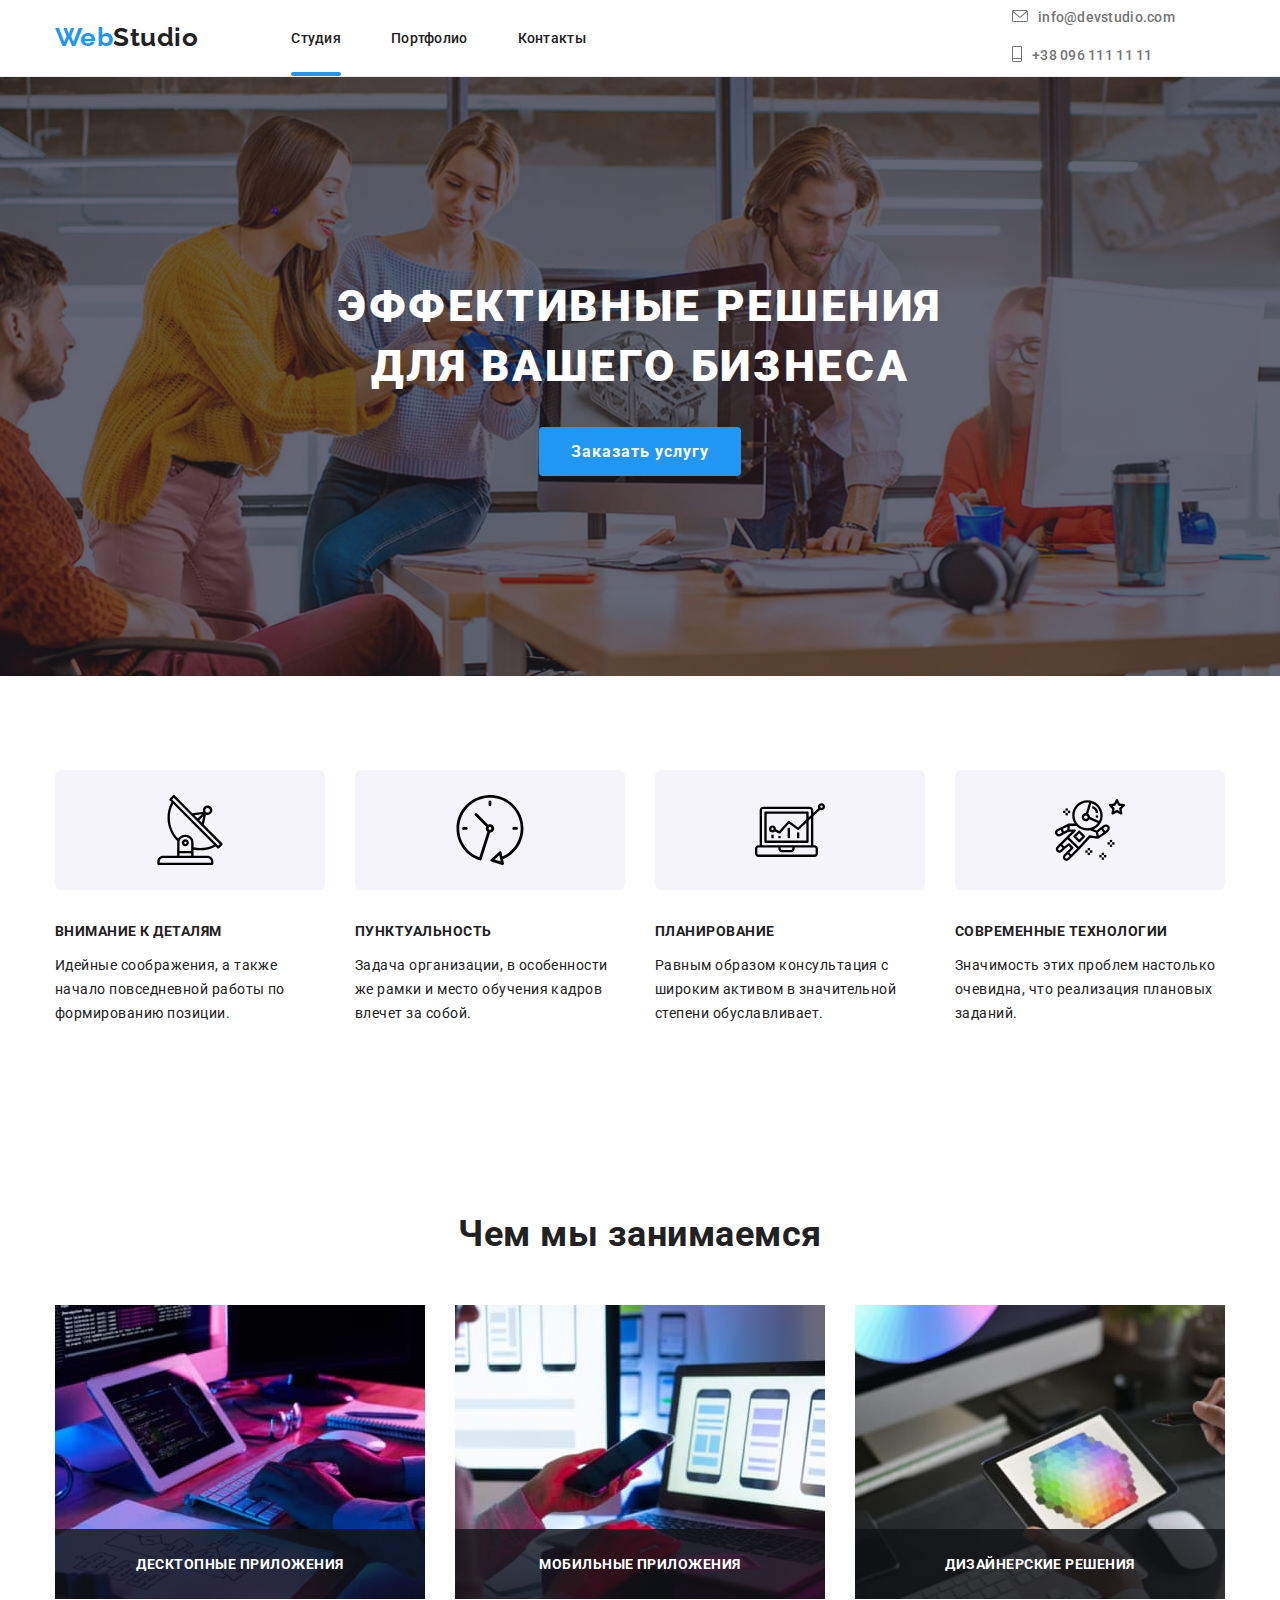
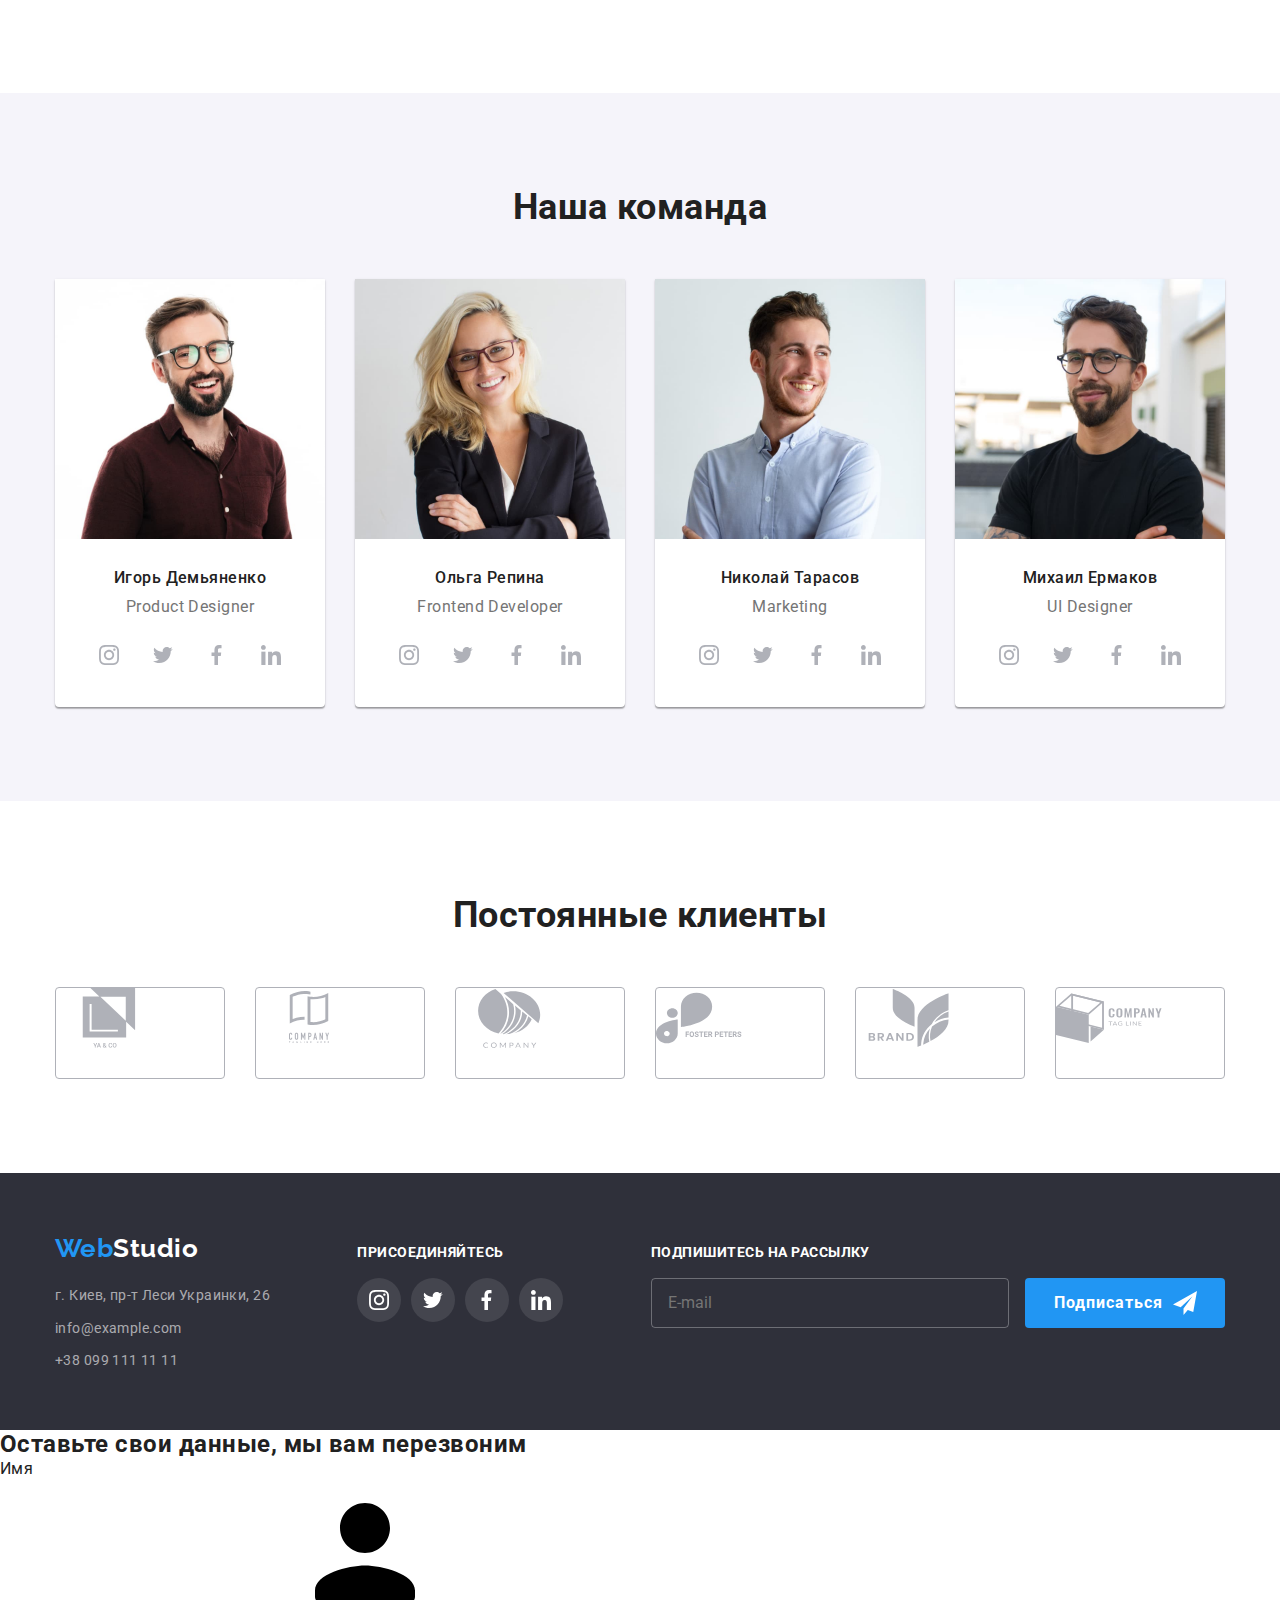
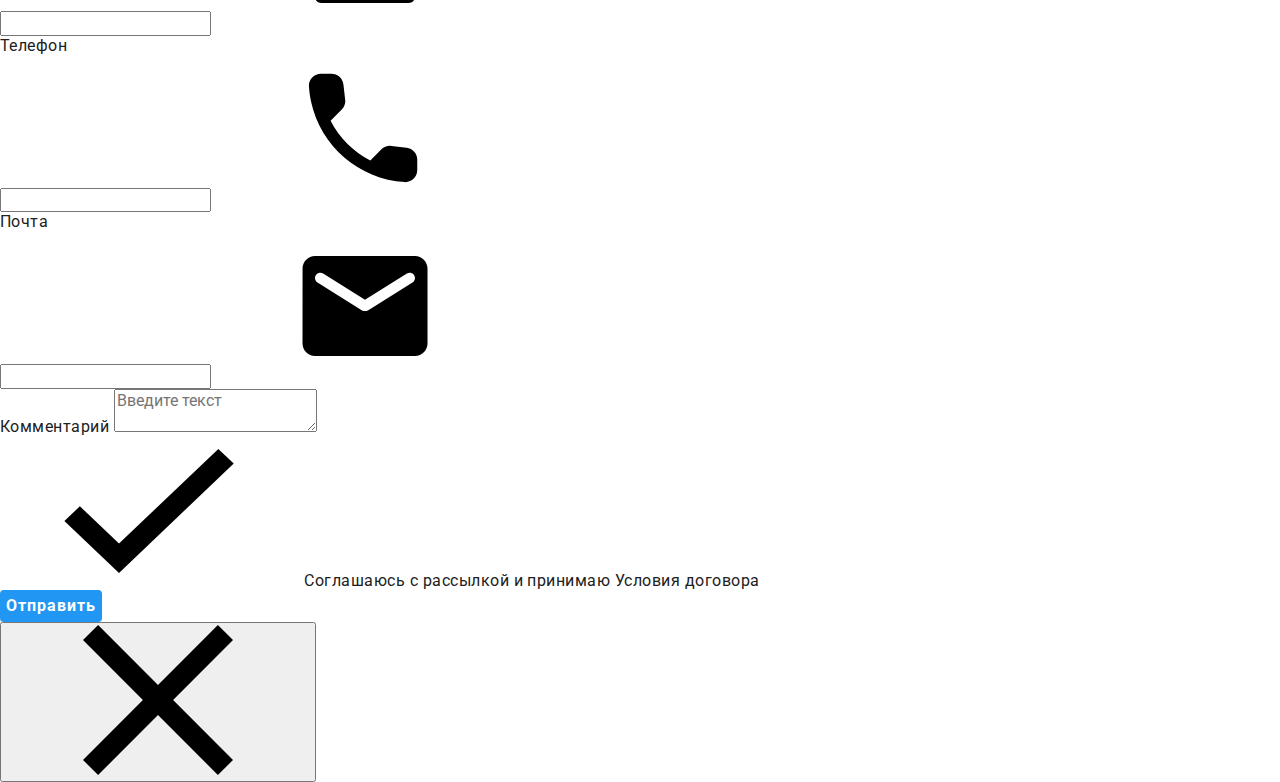
==== commit b395643f: "main" ====
--- a/index.html
+++ b/index.html
@@ -197,25 +197,25 @@
               </div>
               <div class="team__social--box">
                 <ul class="team__social--list">
-                  <li class="team-social--item"><a href="">
+                  <li class="team__social--item"><a href="" class="team__social--link">
                     <svg class="team__social--icon" width="20px" height="20px">
                       <use href="./images/icons.svg#icon-inst"></use>
                     </svg>
                   </a>
                 </li>
-                <li class="team-social--item"><a href="">
+                <li class="team__social--item"><a href="" class="team__social--link">
                   <svg class="team__social--icon" width="20px" height="20px">
                     <use href="./images/icons.svg#icon-twit"></use>
                   </svg>
                 </a>
               </li>
-              <li class="team__social--item"><a href="">
+              <li class="team__social--item"><a href="" class="team__social--link">
                 <svg class="team__social--icon" width="20px" height="20px">
                   <use href="./images/icons.svg#icon-face"></use>
                 </svg>
               </a>
             </li>
-            <li class="team__social--item"><a href="">
+            <li class="team__social--item"><a href="" class="team__social--link">
               <svg class="team__social--icon" width="20px" height="20px">
                 <use href="./images/icons.svg#icon-linkedin"></use>
               </svg>
@@ -227,35 +227,35 @@
             <li class="team__item">
               <img
                 src="./images/img2.jpg"
-                alt="Игорь Демьяненко"
+                alt="Ольга Репина"
                 width="270"
                 class="team__img"
               />
               <div class="team__text-box">
                 <h3 class="team__text-box--heading">Ольга Репина</h3>
-                <p class="teamteam__text-box--texttext">Frontend Developer</p>
+                <p class="team__text-box--text">Frontend Developer</p>
               </div>
               <div class="team__social--box">
                 <ul class="team__social--list">
-                  <li class="team-social--item"><a href="">
+                  <li class="team__social--item"><a href="" class="team__social--link">
                     <svg class="team__social--icon" width="20px" height="20px">
                       <use href="./images/icons.svg#icon-inst"></use>
                     </svg>
                   </a>
                 </li>
-                <li class="team-social--item"><a href="">
+                <li class="team__social--item"><a href="" class="team__social--link">
                   <svg class="team__social--icon" width="20px" height="20px">
                     <use href="./images/icons.svg#icon-twit"></use>
                   </svg>
                 </a>
               </li>
-              <li class="team__social--item"><a href="">
+              <li class="team__social--item"><a href="" class="team__social--link">
                 <svg class="team__social--icon" width="20px" height="20px">
                   <use href="./images/icons.svg#icon-face"></use>
                 </svg>
               </a>
             </li>
-            <li class="team__social--item"><a href="">
+            <li class="team__social--item"><a href="" class="team__social--link">
               <svg class="team__social--icon" width="20px" height="20px">
                 <use href="./images/icons.svg#icon-linkedin"></use>
               </svg>
@@ -263,10 +263,11 @@
             </li>
                 </ul>
               </div>
-            </li><li class="team__item">
+            </li>
+            <li class="team__item">
               <img
                 src="./images/img3.jpg"
-                alt="Игорь Демьяненко"
+                alt="Николай Тарасов"
                 width="270"
                 class="team__img"
               />
@@ -276,25 +277,25 @@
               </div>
               <div class="team__social--box">
                 <ul class="team__social--list">
-                  <li class="team-social--item"><a href="">
+                  <li class="team__social--item"><a href="" class="team__social--link">
                     <svg class="team__social--icon" width="20px" height="20px">
                       <use href="./images/icons.svg#icon-inst"></use>
                     </svg>
                   </a>
                 </li>
-                <li class="team-social--item"><a href="">
+                <li class="team__social--item"><a href="" class="team__social--link">
                   <svg class="team__social--icon" width="20px" height="20px">
                     <use href="./images/icons.svg#icon-twit"></use>
                   </svg>
                 </a>
               </li>
-              <li class="team__social--item"><a href="">
+              <li class="team__social--item"><a href="" class="team__social--link">
                 <svg class="team__social--icon" width="20px" height="20px">
                   <use href="./images/icons.svg#icon-face"></use>
                 </svg>
               </a>
             </li>
-            <li class="team__social--item"><a href="">
+            <li class="team__social--item"><a href="" class="team__social--link">
               <svg class="team__social--icon" width="20px" height="20px">
                 <use href="./images/icons.svg#icon-linkedin"></use>
               </svg>
@@ -302,10 +303,11 @@
             </li>
                 </ul>
               </div>
-            </li><li class="team__item">
+            </li>
+            <li class="team__item">
               <img
                 src="./images/img4.jpg"
-                alt="Игорь Демьяненко"
+                alt="Михаил Ермаков"
                 width="270"
                 class="team__img"
               />
@@ -315,25 +317,25 @@
               </div>
               <div class="team__social--box">
                 <ul class="team__social--list">
-                  <li class="team-social--item"><a href="">
+                  <li class="team__social--item"><a href="" class="team__social--link">
                     <svg class="team__social--icon" width="20px" height="20px">
                       <use href="./images/icons.svg#icon-inst"></use>
                     </svg>
                   </a>
                 </li>
-                <li class="team-social--item"><a href="">
+                <li class="team__social--item"><a href="" class="team__social--link">
                   <svg class="team__social--icon" width="20px" height="20px">
                     <use href="./images/icons.svg#icon-twit"></use>
                   </svg>
                 </a>
               </li>
-              <li class="team__social--item"><a href="">
+              <li class="team__social--item"><a href="" class="team__social--link">
                 <svg class="team__social--icon" width="20px" height="20px">
                   <use href="./images/icons.svg#icon-face"></use>
                 </svg>
               </a>
             </li>
-            <li class="team__social--item"><a href="">
+            <li class="team__social--item"><a href="" class="team__social--link">
               <svg class="team__social--icon" width="20px" height="20px">
                 <use href="./images/icons.svg#icon-linkedin"></use>
               </svg>
@@ -347,46 +349,46 @@
       </section>
       <!-- CLIENTS -->
       <section class="clients section">
-        <div class="clients-box container">
-          <h2 class="clients-heading">Постоянные клиенты</h2>
-        <ul class="clients-list">
-          <li class="clients-item">
-            <a href="" class="clients-link">
-              <svg class="clients-icon">
+        <div class="clients__box container">
+          <h2 class="clients__title">Постоянные клиенты</h2>
+        <ul class="clients__list">
+          <li class="clients__item">
+            <a href="" class="clients__link">
+              <svg class="clients__icon" width="106px" height="60px">
               <use href="./images/icons.svg#icon-client1"></use>
             </svg>
           </a>
           </li>
-          <li class="clients-item">
-            <a href="" class="clients-link">
-            <svg class="clients-icon">
+          <li class="clients__item">
+            <a href="" class="clients__link">
+            <svg class="clients__icon"width="106px" height="60px">
             <use href="./images/icons.svg#icon-client2"></use>
           </svg>
         </a></li>
-          <li class="clients-item">
-            <a href="" class="clients-link">
-              <svg class="clients-icon">
+          <li class="clients__item">
+            <a href="" class="clients__link">
+              <svg class="clients__icon"width="106px" height="60px">
               <use href="./images/icons.svg#icon-client3"></use>
             </svg>
           </a>
           </li>
-          <li class="clients-item">
-            <a href="" class="clients-link">
-              <svg class="clients-icon">
+          <li class="clients__item">
+            <a href="" class="clients__link">
+              <svg class="clients__icon"width="106px" height="60px">
               <use href="./images/icons.svg#icon-client4"></use>
             </svg>
           </a>
           </li>
-          <li class="clients-item">
-            <a href="" class="clients-link">
-              <svg class="clients-icon">
+          <li class="clients__item">
+            <a href="" class="clients__link">
+              <svg class="clients__icon" width="106px" height="60px">
               <use href="./images/icons.svg#icon-client5"></use>
             </svg>
           </a>
           </li>
-          <li class="clients-item">
-            <a href="" class="clients-link">
-              <svg class="clients-icon">
+          <li class="clients__item">
+            <a href="" class="clients__link">
+              <svg class="clients__icon"width="106px" height="60px">
               <use href="./images/icons.svg#icon-client6"></use>
             </svg>
           </a>
--- a/css/main.min.css
+++ b/css/main.min.css
@@ -3,7 +3,7 @@
  Consolas,  'Liberation Mono',  Menlo,- monospace;font-size:1em}small{font-size:80%}sub,sup{font-size:75%;line-height:0;position:relative;vertical-align:baseline}sub{bottom:-0.25em}sup{top:-0.5em}table{text-indent:0;border-color:inherit}button,input,optgroup,select,textarea{font-family:inherit;font-size:100%;line-height:1.15;margin:0}button,select{text-transform:none}button,[type='button'],[type='reset'],[type='submit']{-webkit-appearance:button}::-moz-focus-inner{border-style:none;padding:0}:-moz-focusring{outline:1px dotted ButtonText}:-moz-ui-invalid{box-shadow:none}legend{padding:0}progress{vertical-align:baseline}::-webkit-inner-spin-button,::-webkit-outer-spin-button{height:auto}[type='search']{-webkit-appearance:textfield;outline-offset:-2px}::-webkit-search-decoration{-webkit-appearance:none}::-webkit-file-upload-button{-webkit-appearance:button;font:inherit}summary{display:list-item}p,h1,h2,h3,h4,h5,h6{margin:0}ul{margin:0;padding:0;list-style:none}button{cursor:pointer}img{display:block}address{font-style:normal}a{color:inherit;text-decoration:none;font-style:normal;cursor:pointer}.advantages__wrap{display:flex;justify-content:center;align-items:center}body{background-color:#fff;color:#212121;font-family:'Roboto', 'sans-serif';color:#212121;line-height:1.2;letter-spacing:0.03em}.container,.header__box,.hero__box,.advantages__box,.area__box,.team__box,.footer__box{width:1200px;padding-left:15px;padding-right:15px;margin-left:auto;margin-right:auto}.section,.advantages,.area,.team{padding-top:94px;padding-bottom:94px}.header .current{color:#2196F3}.logo,.header__logo,.footer__logo{color:#2196F3;font-family:'Raleway';font-size:26px;font-weight:700}.btn,.hero__btn,.footer__form--btn{border-radius:4px;border:none;background-color:#2196F3;color:#fff;font-weight:700;font-size:16px;line-height:1.87;letter-spacing:0.06em}.second-title,.area__title,.team__title{text-align:center;font-weight:700;font-size:36px;line-height:1.16;margin-bottom:50px}.visually-hidden,.advantages__hidden-title{position:absolute;width:1px;height:1px;margin:-1px;padding:0;overflow:hidden;border:0;clip:rect(0 0 0 0)}.header{background-color:#fff;border-bottom:#ECECEC 1px solid}.header__nav--list,.header__nav--contacts{display:flex}.header__box{display:flex;align-items:center;justify-content:space-between}.header__nav--link,.header__contacts--link{font-size:14px;font-weight:500;letter-spacing:0.02em;line-height:1.14;padding-top:10px;padding-bottom:10px;transition:color 250ms cubic-bezier(0.4, 0, 0.2, 1)}.header__nav--link:hover,.header__nav--link:hover,.header__nav--link:focus,.header__nav--link:focus,.header__contacts--link:hover,.header__contacts--link:hover,.header__contacts--link:focus,.header__contacts--link:focus{color:#2196F3}.header .current{color:#2196F3}.header__nav{display:flex;align-items:center}.header__nav--item:not(:last-child){margin-right:50px}.header__nav--link{color:#212121}.header__nav--current{position:relative}.header__nav--current::after{content:"";position:absolute;display:block;height:4px;width:100%;bottom:-20px;left:0;border-radius:2px;background-color:#2196F3}.header__contacts--item:not(:last-child){margin-right:50px}.header__contacts--link{color:#757575;display:flex;align-items:center}.header__contacts--icon{margin-right:10px;fill:#757575;transition:fill 250ms cubic-bezier(0.4, 0, 0.2, 1)}.header__contacts--link:hover .header__contacts--icon,.header__contacts--link:focus .header__contacts--icon{fill:#2196F3}.logo,.header__logo,.footer__logo{display:inline-block;color:#2196F3;font-family:'Raleway';font-size:26px;font-weight:700}.header__logo{margin-right:93px;padding-top:10px;padding-bottom:10px}.header__logo--span{color:#212121}.footer__logo{margin-bottom:20px}.footer__logo--span{color:#fff}.hero{padding-top:200px;padding-bottom:200px;margin-left:auto;margin-right:auto;max-width:1600px;background-image:linear-gradient(to right, rgba(47,48,58,0.4), rgba(47,48,58,0.4)),url(../images/herobgi.jpg);background-size:cover;background-repeat:no-repeat;background-position:center;background-color:#2F303A}.hero__title{color:#fff;font-weight:900;font-size:44px;line-height:1.36;text-transform:uppercase;text-align:center;margin-bottom:30px}.hero__btn{display:block;margin-left:auto;margin-right:auto;padding:10px 32px 10px 32px}.hero__title,.hero__btn{letter-spacing:0.06em}.advantages__title{font-weight:700;text-transform:uppercase;margin-bottom:10px}.advantages__title,.advantages__text{font-size:14px;line-height:1.7}.advantages__list{display:flex;justify-content:space-between}.advantages__item{width:270px}.advantages__wrap{width:270px;height:120px;background-color:#F5F4FA;margin-bottom:30px;border-radius:6px}.area__list{display:flex;justify-content:space-between}.area__wrap{position:relative;display:flex}.area__text{display:block;position:absolute;width:100%;bottom:0;text-align:center;padding-top:27px;padding-bottom:27px;background-color:rgba(18,19,23,0.8);color:#fff;text-transform:uppercase;font-weight:700;font-size:14px}.team{background-color:#F5F4FA}.team__item{background-color:#fff;box-shadow:0px 2px 1px 0px #00000033,+ monospace;font-size:1em}small{font-size:80%}sub,sup{font-size:75%;line-height:0;position:relative;vertical-align:baseline}sub{bottom:-0.25em}sup{top:-0.5em}table{text-indent:0;border-color:inherit}button,input,optgroup,select,textarea{font-family:inherit;font-size:100%;line-height:1.15;margin:0}button,select{text-transform:none}button,[type='button'],[type='reset'],[type='submit']{-webkit-appearance:button}::-moz-focus-inner{border-style:none;padding:0}:-moz-focusring{outline:1px dotted ButtonText}:-moz-ui-invalid{box-shadow:none}legend{padding:0}progress{vertical-align:baseline}::-webkit-inner-spin-button,::-webkit-outer-spin-button{height:auto}[type='search']{-webkit-appearance:textfield;outline-offset:-2px}::-webkit-search-decoration{-webkit-appearance:none}::-webkit-file-upload-button{-webkit-appearance:button;font:inherit}summary{display:list-item}p,h1,h2,h3,h4,h5,h6{margin:0}ul{margin:0;padding:0;list-style:none}button{cursor:pointer}img{display:block}address{font-style:normal}a{color:inherit;text-decoration:none;font-style:normal;cursor:pointer}.advantages__wrap,.clients__link{display:flex;justify-content:center;align-items:center}body{background-color:#fff;color:#212121;font-family:'Roboto', 'sans-serif';color:#212121;line-height:1.2;letter-spacing:0.03em}.container,.header__box,.hero__box,.advantages__box,.area__box,.team__box,.clients__box,.footer__box{width:1200px;padding-left:15px;padding-right:15px;margin-left:auto;margin-right:auto}.section,.advantages,.area,.team,.clients{padding-top:94px;padding-bottom:94px}.header .current{color:#2196F3}.logo,.header__logo,.footer__logo{color:#2196F3;font-family:'Raleway';font-size:26px;font-weight:700}.btn,.hero__btn,.footer__form--btn{border-radius:4px;border:none;background-color:#2196F3;color:#fff;font-weight:700;font-size:16px;line-height:1.87;letter-spacing:0.06em}.second-title,.area__title,.team__title,.clients__title{text-align:center;font-weight:700;font-size:36px;line-height:1.16;margin-bottom:50px}.visually-hidden,.advantages__hidden-title{position:absolute;width:1px;height:1px;margin:-1px;padding:0;overflow:hidden;border:0;clip:rect(0 0 0 0)}.header{background-color:#fff;border-bottom:#ECECEC 1px solid}.header__nav--list,.header__nav--contacts{display:flex}.header__box{display:flex;align-items:center;justify-content:space-between}.header__nav--link,.header__contacts--link{font-size:14px;font-weight:500;letter-spacing:0.02em;line-height:1.14;padding-top:10px;padding-bottom:10px;transition:color 250ms cubic-bezier(0.4, 0, 0.2, 1)}.header__nav--link:hover,.header__nav--link:hover,.header__nav--link:focus,.header__nav--link:focus,.header__contacts--link:hover,.header__contacts--link:hover,.header__contacts--link:focus,.header__contacts--link:focus{color:#2196F3}.header .current{color:#2196F3}.header__nav{display:flex;align-items:center}.header__nav--item:not(:last-child){margin-right:50px}.header__nav--link{color:#212121}.header__nav--current{position:relative}.header__nav--current::after{content:"";position:absolute;display:block;height:4px;width:100%;bottom:-20px;left:0;border-radius:2px;background-color:#2196F3}.header__contacts--item:not(:last-child){margin-right:50px}.header__contacts--link{color:#757575;display:flex;align-items:center}.header__contacts--icon{margin-right:10px;fill:#757575;transition:fill 250ms cubic-bezier(0.4, 0, 0.2, 1)}.header__contacts--link:hover .header__contacts--icon,.header__contacts--link:focus .header__contacts--icon{fill:#2196F3}.logo,.header__logo,.footer__logo{display:inline-block;color:#2196F3;font-family:'Raleway';font-size:26px;font-weight:700}.header__logo{margin-right:93px;padding-top:10px;padding-bottom:10px}.header__logo--span{color:#212121}.footer__logo{margin-bottom:20px}.footer__logo--span{color:#fff}.hero{padding-top:200px;padding-bottom:200px;margin-left:auto;margin-right:auto;max-width:1600px;background-image:linear-gradient(to right, rgba(47,48,58,0.4), rgba(47,48,58,0.4)),url(../images/herobgi.jpg);background-size:cover;background-repeat:no-repeat;background-position:center;background-color:#2F303A}.hero__title{color:#fff;font-weight:900;font-size:44px;line-height:1.36;text-transform:uppercase;text-align:center;margin-bottom:30px}.hero__btn{display:block;margin-left:auto;margin-right:auto;padding:10px 32px 10px 32px}.hero__title,.hero__btn{letter-spacing:0.06em}.advantages__title{font-weight:700;text-transform:uppercase;margin-bottom:10px}.advantages__title,.advantages__text{font-size:14px;line-height:1.7}.advantages__list{display:flex;justify-content:space-between}.advantages__item{width:270px}.advantages__wrap{width:270px;height:120px;background-color:#F5F4FA;margin-bottom:30px;border-radius:6px}.area__list{display:flex;justify-content:space-between}.area__wrap{position:relative;display:flex}.area__text{display:block;position:absolute;width:100%;bottom:0;text-align:center;padding-top:27px;padding-bottom:27px;background-color:rgba(18,19,23,0.8);color:#fff;text-transform:uppercase;font-weight:700;font-size:14px}.team{background-color:#F5F4FA}.team__list{display:flex;justify-content:space-between}.team__item{background-color:#fff;box-shadow:0px 2px 1px 0px #00000033,  0px 1px 1px 0px #00000024,- 0px 1px 3px 0px #0000001F;border-bottom-right-radius:4px;border-bottom-left-radius:4px}.team__text-box{padding-top:30px}.team__text-box--heading{margin-bottom:10px;font-weight:500}.team__text-box__text{color:#757575}.team__text-box__heading,.team__text-box__text{font-size:16px;line-height:1.18;text-align:center}.team__social--box{padding:16px 32px 30px 32px}.team__social--item{width:44px;height:44px}.team__social--item:not(:last-child){margin-right:10px}.team__social__item a{width:100%;height:100%;border-radius:50%;justify-content:center;align-items:center;transition:background-color 250ms cubic-bezier(0.4, 0, 0.2, 1)}.team__social__item a:hover,.team__social__item a:focus{background-color:#2196F3}.team__social__icon{fill:#AFB1B8;transition:fill 250ms cubic-bezier(0.4, 0, 0.2, 1)}.team-soc-item a:hover .team-soc-icon,.team-soc-item a:focus .team-soc-icon{fill:var(--accent-color-white)}.footer{background-color:#2F303A;padding-top:60px;padding-bottom:57px}.footer__box{display:flex;justify-content:space-between;align-items:baseline}.footer__social--title,.footer__form--title{color:#fff;text-transform:uppercase;font-size:14px;font-weight:700;line-height:0.87;margin-bottom:20px}.footer__contacts--item{line-height:1.7;font-size:14px;letter-spacing:0.03em;color:rgba(255,255,255,0.6);transition:color 250ms cubic-bezier(0.4, 0, 0.2, 1)}.footer__contacts--item:not(:last-child){margin-bottom:9px}.footer__contacts--item:hover,.footer__contacts--item:focus{color:#fff}.footer__social--list,.footer__social--item,.footer__social--link{display:flex}.footer__social--item{width:44px;height:44px}.footer__social--item:not(:last-child){margin-bottom:9px;margin-right:10px}.footer__social--link{width:100%;height:100%;background-color:rgba(255,255,255,0.1);border-radius:50%;justify-content:center;align-items:center;transition:background-color 250ms cubic-bezier(0.4, 0, 0.2, 1)}.footer__social--link:hover,.footer__social--link:focus{background-color:#2196F3}.footer__social--icon{fill:#fff}.footer__form input{padding-top:15px;padding-bottom:15px;padding-left:16px;margin-right:12px;width:358px;border:solid 1px rgba(255,255,255,0.3);border-radius:4px;background-color:transparent;outline:none;color:#fff;transition:border 250ms cubic-bezier(0.4, 0, 0.2, 1)}.footer__form input:focus{border:solid 1px #2196F3}.footer__form input::placeholder{font-size:16px;line-height:1.25;font-weight:400;color:#757575;transition:color 250ms cubic-bezier(0.4, 0, 0.2, 1)}.footer__form input:hover::placeholder,.footer__form input:focus::placeholder{color:#fff}.footer__form--btn{padding:10px 28px 10px 29px;display:inline-flex;align-items:center;max-width:200px;min-height:50px}.footer__form--btn--icon{fill:#fff;margin-left:10px}
+ 0px 1px 3px 0px #0000001F;border-bottom-right-radius:4px;border-bottom-left-radius:4px}.team__text-box{padding-top:30px}.team__text-box--heading{margin-bottom:10px;font-weight:500}.team__text-box--text{color:#757575}.team__text-box--heading,.team__text-box--text{font-size:16px;line-height:1.18;text-align:center}.team__social--box{padding:16px 32px 30px 32px}.team__social--list{display:flex}.team__social--item{width:44px;height:44px}.team__social--item:not(:last-child){margin-right:10px}.team__social--link{width:100%;height:100%;border-radius:50%;display:flex;justify-content:center;align-items:center;transition:background-color 250ms cubic-bezier(0.4, 0, 0.2, 1)}.team__social--link:hover,.team__social--link:focus{background-color:#2196F3}.team__social--icon{fill:#AFB1B8;transition:fill 250ms cubic-bezier(0.4, 0, 0.2, 1)}.team__social--link:hover .team__social--icon,.team__social--link:focus .team__social--icon{fill:#fff}.clients__list{display:flex;justify-content:space-between}.clients__item{width:170px;height:92px}.clients__link{display:block;width:100%;height:100%;border:#AFB1B8 solid 1px;border-radius:4px;transition:border 250ms cubic-bezier(0.4, 0, 0.2, 1)}.clients__link:hover,.clients__link:focus{border:#2196F3 solid 1px}.clients__icon{fill:#AFB1B8;transition:fill 250ms cubic-bezier(0.4, 0, 0.2, 1)}.clients__link:hover .clients__icon,.clients__link:focus .clients__icon{fill:#2196F3}.footer{background-color:#2F303A;padding-top:60px;padding-bottom:57px}.footer__box{display:flex;justify-content:space-between;align-items:baseline}.footer__social--title,.footer__form--title{color:#fff;text-transform:uppercase;font-size:14px;font-weight:700;line-height:0.87;margin-bottom:20px}.footer__contacts--item{line-height:1.7;font-size:14px;letter-spacing:0.03em;color:rgba(255,255,255,0.6);transition:color 250ms cubic-bezier(0.4, 0, 0.2, 1)}.footer__contacts--item:not(:last-child){margin-bottom:9px}.footer__contacts--item:hover,.footer__contacts--item:focus{color:#fff}.footer__social--list,.footer__social--item,.footer__social--link{display:flex}.footer__social--item{width:44px;height:44px}.footer__social--item:not(:last-child){margin-bottom:9px;margin-right:10px}.footer__social--link{width:100%;height:100%;background-color:rgba(255,255,255,0.1);border-radius:50%;justify-content:center;align-items:center;transition:background-color 250ms cubic-bezier(0.4, 0, 0.2, 1)}.footer__social--link:hover,.footer__social--link:focus{background-color:#2196F3}.footer__social--icon{fill:#fff}.footer__form input{padding-top:15px;padding-bottom:15px;padding-left:16px;margin-right:12px;width:358px;border:solid 1px rgba(255,255,255,0.3);border-radius:4px;background-color:transparent;outline:none;color:#fff;transition:border 250ms cubic-bezier(0.4, 0, 0.2, 1)}.footer__form input:focus{border:solid 1px #2196F3}.footer__form input::placeholder{font-size:16px;line-height:1.25;font-weight:400;color:#757575;transition:color 250ms cubic-bezier(0.4, 0, 0.2, 1)}.footer__form input:hover::placeholder,.footer__form input:focus::placeholder{color:#fff}.footer__form--btn{padding:10px 28px 10px 29px;display:inline-flex;align-items:center;max-width:200px;min-height:50px}.footer__form--btn--icon{fill:#fff;margin-left:10px}
 /*# sourceMappingURL=main.min.css.map */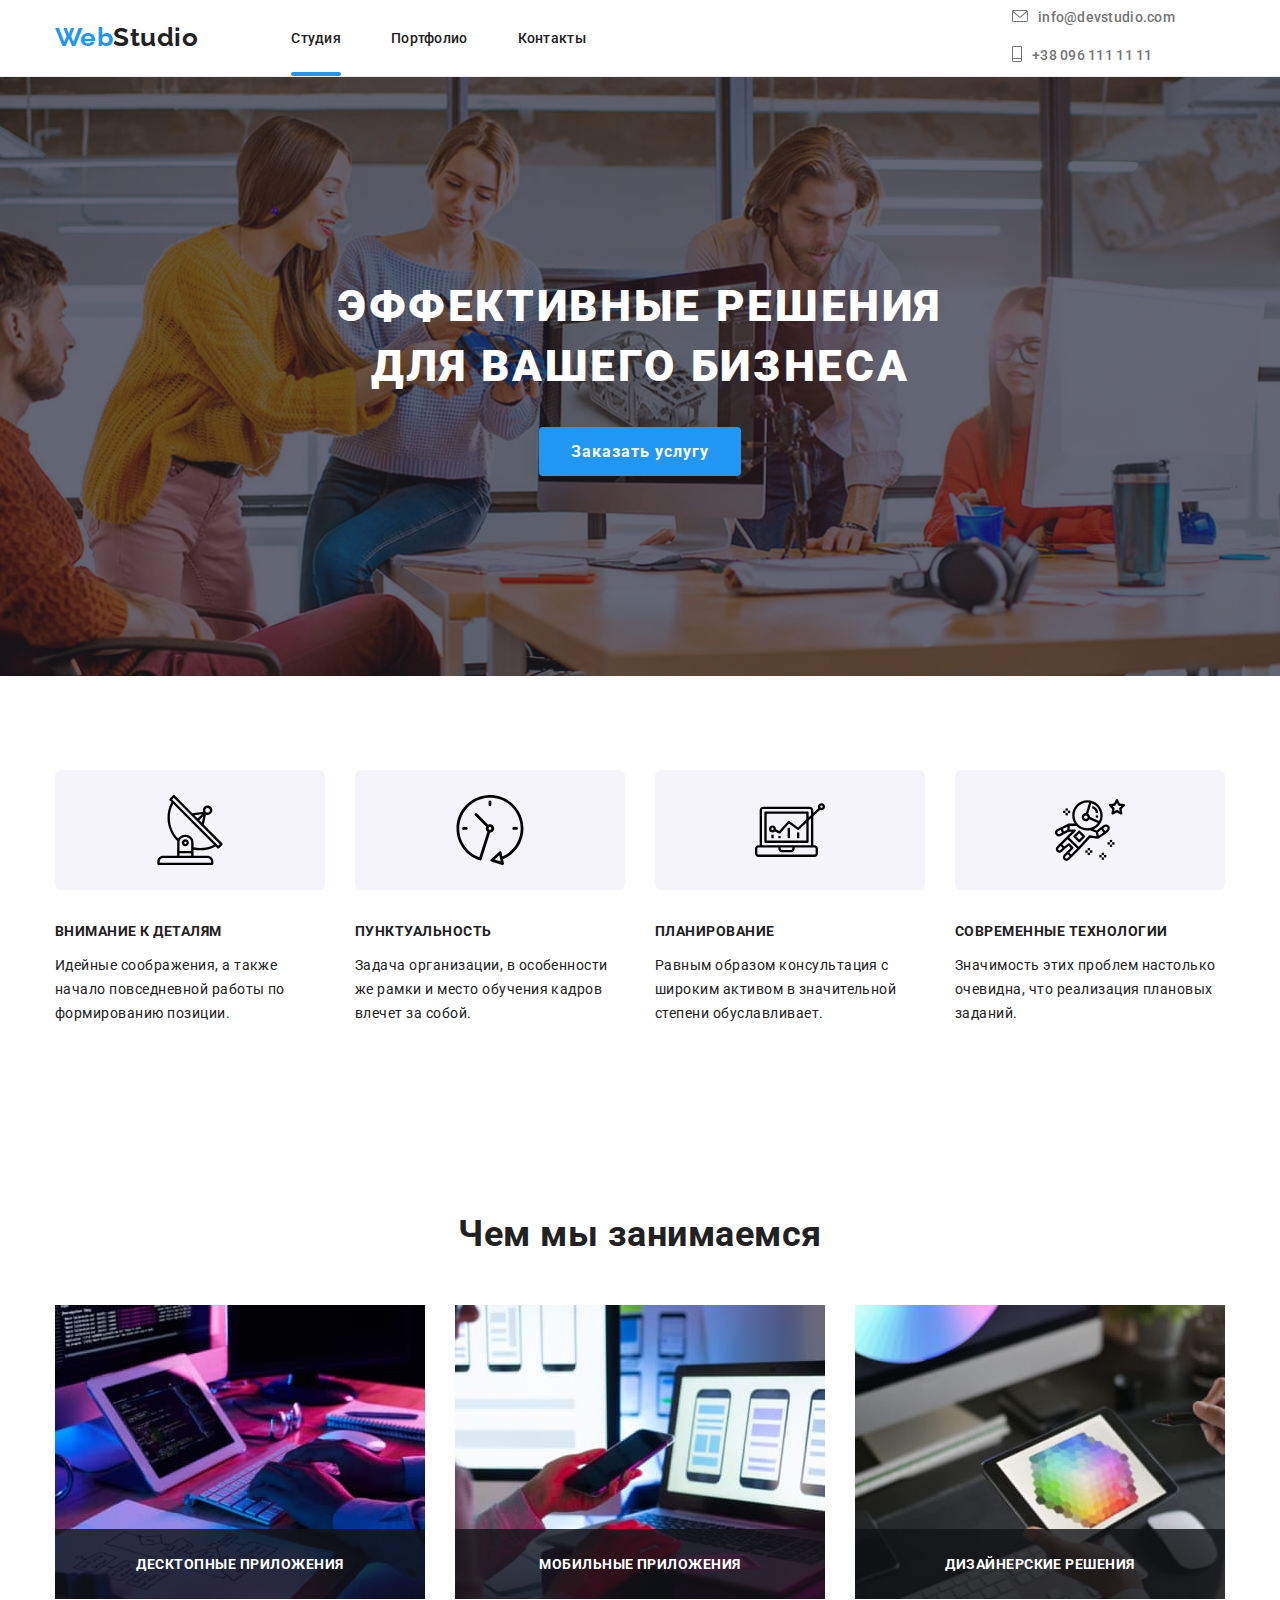
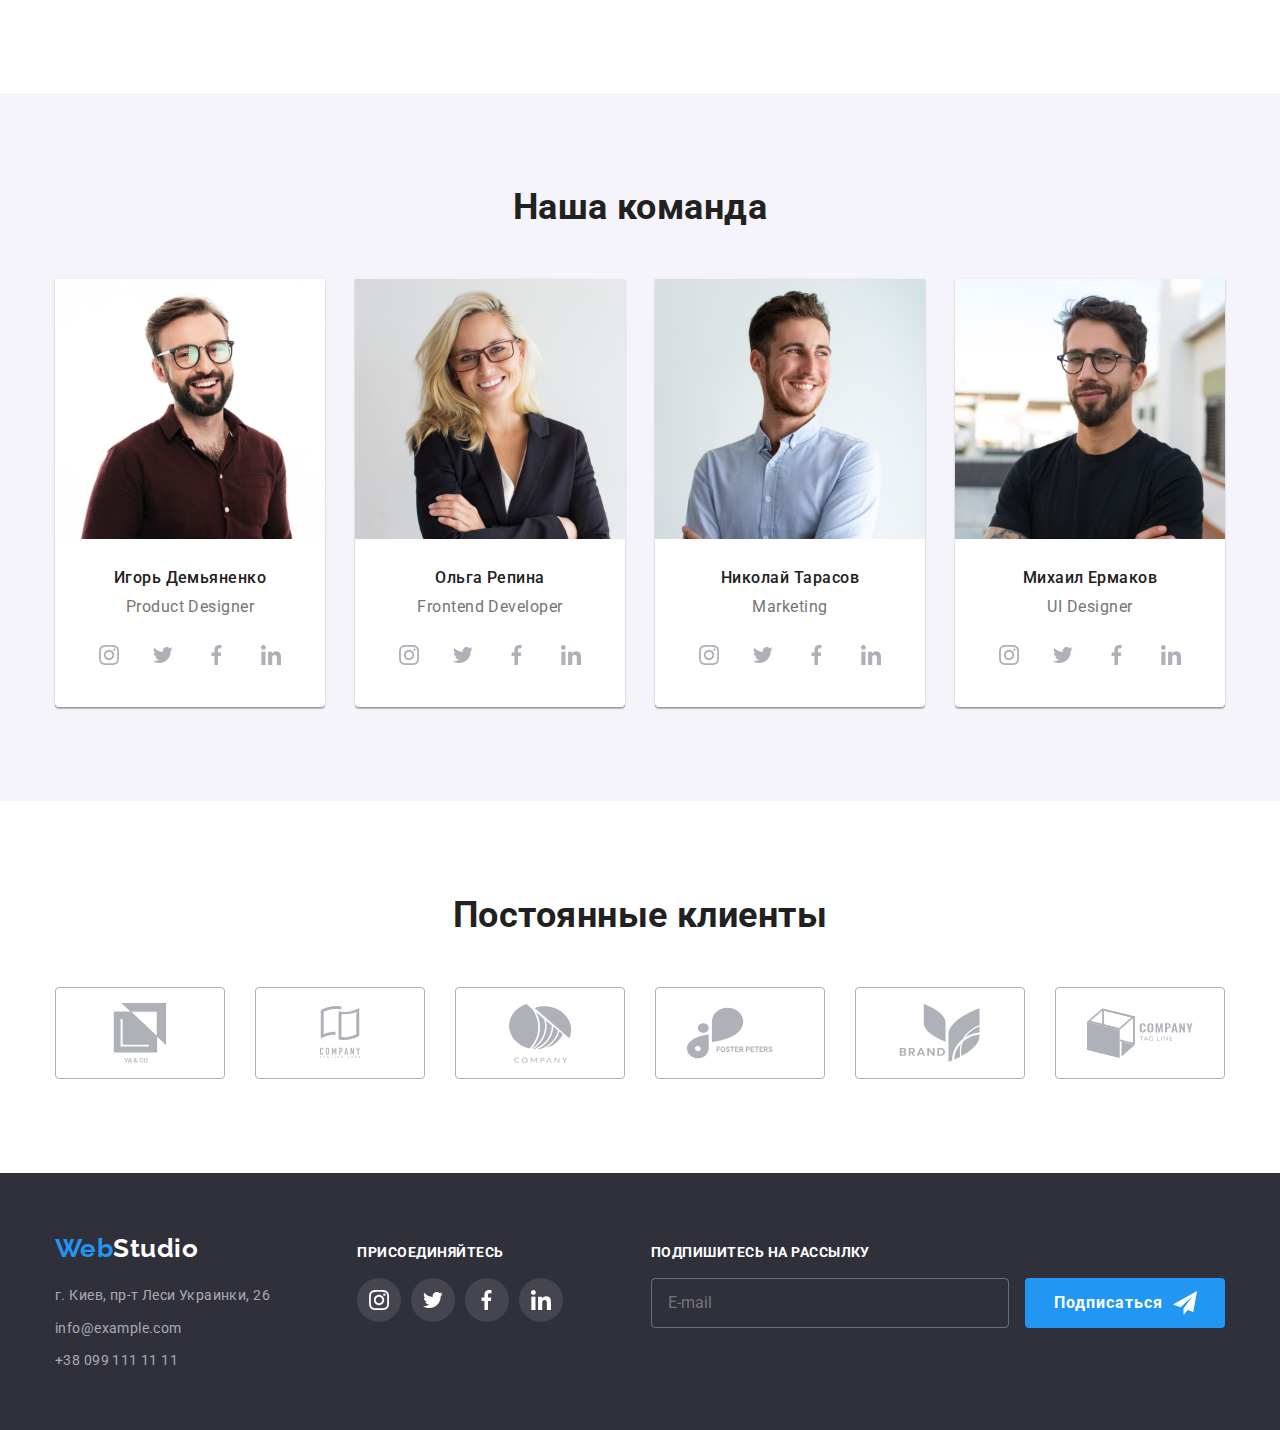
==== commit 89e90ad1: "little changes" ====
--- a/index.html
+++ b/index.html
@@ -5,13 +5,6 @@
     <meta http-equiv="X-UA-Compatible" content="IE=edge" />
     <meta name="viewport" content="width=>, initial-scale=1.0" />
     <title>Студия</title>
-    <!-- <link
-      rel="stylesheet"
-      href="https://cdnjs.cloudflare.com/ajax/libs/modern-normalize/1.1.0/modern-normalize.min.css"
-      integrity="sha512-wpPYUAdjBVSE4KJnH1VR1HeZfpl1ub8YT/NKx4PuQ5NmX2tKuGu6U/JRp5y+Y8XG2tV+wKQpNHVUX03MfMFn9Q=="
-      crossorigin="anonymous"
-      referrerpolicy="no-referrer"
-    /> -->
     <link rel="preconnect" href="https://fonts.googleapis.com" />
     <link rel="preconnect" href="https://fonts.gstatic.com" crossorigin />
     <link
@@ -480,56 +473,56 @@
         Оставьте свои данные, мы вам перезвоним
       </h2>
         <form action="#" class="form">
-          <div class="form-box" role="form">
-            <ul class="forms-list">
+          <div class="form__box" role="form">
+            <ul class="form__list">
               <li>
-                <div class="form-name">
-                  <label class="client-label" for="name">Имя</label>
-                <div class="input-wrap">
-                  <input type="text" name="name" id="name" class="client-input" >
-                  <svg class="modal-name-icon"><use href="./images/icons.svg#modal-name-icon"></use></svg>
+                <div class="form__client">
+                  <label class="form__client--label" for="name">Имя</label>
+                <div class="form__input--wrap">
+                  <input type="text" name="name" id="name" class="form__input" >
+                  <svg class="form__icon" width="18px" height="18px"><use href="./images/icons.svg#modal-name-icon"></use></svg>
                 </div>
                 </div>
               </li> 
               <li>
-                <div class="form-tel">
-                  <label class="client-label" for="tel">Телефон</label>
-                  <div class="input-wrap">
-                    <input type="number" name="tel" id="tel" class="client-input client-input-tel" >
-                    <svg class="modal-tel-icon"><use href="./images/icons.svg#modal-tel-icon"></use></svg>
+                <div class="form__client">
+                  <label class="form__client--label" for="tel">Телефон</label>
+                  <div class="form__input--wrap">
+                    <input type="number" name="tel" id="tel" class="form__input" >
+                    <svg class="form__icon" width="18px" height="18px"><use href="./images/icons.svg#modal-tel-icon"></use></svg>
                 </div>
                 </div>
               </li>
               <li>
-                <div class="form-mail">
-                  <label class="client-label" for="mail">Почта</label>
-                  <div class="input-wrap">
-                    <input type="email" name="email" id="mail" class="client-input">
-                    <svg class="modal-mail-icon"><use href="./images/icons.svg#modal-mail-icon"></use></svg>
+                <div class="form__client">
+                  <label class="form__client--label" for="mail">Почта</label>
+                  <div class="form__input--wrap">
+                    <input type="email" name="email" id="mail" class="form__input">
+                    <svg class="form__icon" width="18px" height="18px"><use href="./images/icons.svg#modal-mail-icon"></use></svg>
                     </div>
                 </div>
               </li>
               <li>
-                <div class="form-comment">
-                  <label class="client-label" for="comment">Комментарий</label>
-                  <textarea name="comment" id="comment"  placeholder="Введите текст" class="client-input"></textarea>
+                <div class="form__comment">
+                  <label class="form__comment--label" for="comment">Комментарий</label>
+                  <textarea name="comment" id="comment"  placeholder="Введите текст" class="form__textarea"></textarea>
                 </div>
               </li>
             </ul>
-            <div class="checkbox-box">
-              <input type="checkbox" name="agreee" id="checkbox" class="check-input visually-hidden">
-              <label for="checkbox" class="check-label"><span class="check-span">
-                <svg class="check-icon">
+            <div class="form__check">
+              <input type="checkbox" name="agreee" id="checkbox" class="form__check--input visually-hidden">
+              <label for="checkbox" class="form__check--label"><span class="form__check--span">
+                <svg class="form__check--icon" width="11px" height="8px">
                   <use href="./images/icons.svg#check" ></use>
                 </svg>
               </span> Соглашаюсь с рассылкой и принимаю 
-                <a class="checkbox-link" href="">Условия договора</a></label>
+                <a class="form__check--link" href="">Условия договора</a></label>
             </div>
-            <button type="submit" class="btn modal-btn">Отправить</button>
+            <button type="submit" class="btn form__btn">Отправить</button>
           </div>
         </form>
-      <button class="modal-close" data-modal-close>
-        <svg class="modal-close-icon">
+      <button class="modal__close" data-modal-close>
+        <svg class="modal__close--icon" width="11px" height="11px">
           <use href="./images/icons.svg#modal-close"></use>
         </svg>
       </button>
--- a/css/main.min.css
+++ b/css/main.min.css
@@ -3,7 +3,7 @@
  Consolas,  'Liberation Mono',  Menlo,- monospace;font-size:1em}small{font-size:80%}sub,sup{font-size:75%;line-height:0;position:relative;vertical-align:baseline}sub{bottom:-0.25em}sup{top:-0.5em}table{text-indent:0;border-color:inherit}button,input,optgroup,select,textarea{font-family:inherit;font-size:100%;line-height:1.15;margin:0}button,select{text-transform:none}button,[type='button'],[type='reset'],[type='submit']{-webkit-appearance:button}::-moz-focus-inner{border-style:none;padding:0}:-moz-focusring{outline:1px dotted ButtonText}:-moz-ui-invalid{box-shadow:none}legend{padding:0}progress{vertical-align:baseline}::-webkit-inner-spin-button,::-webkit-outer-spin-button{height:auto}[type='search']{-webkit-appearance:textfield;outline-offset:-2px}::-webkit-search-decoration{-webkit-appearance:none}::-webkit-file-upload-button{-webkit-appearance:button;font:inherit}summary{display:list-item}p,h1,h2,h3,h4,h5,h6{margin:0}ul{margin:0;padding:0;list-style:none}button{cursor:pointer}img{display:block}address{font-style:normal}a{color:inherit;text-decoration:none;font-style:normal;cursor:pointer}.advantages__wrap,.clients__link{display:flex;justify-content:center;align-items:center}body{background-color:#fff;color:#212121;font-family:'Roboto', 'sans-serif';color:#212121;line-height:1.2;letter-spacing:0.03em}.container,.header__box,.hero__box,.advantages__box,.area__box,.team__box,.clients__box,.footer__box{width:1200px;padding-left:15px;padding-right:15px;margin-left:auto;margin-right:auto}.section,.advantages,.area,.team,.clients{padding-top:94px;padding-bottom:94px}.header .current{color:#2196F3}.logo,.header__logo,.footer__logo{color:#2196F3;font-family:'Raleway';font-size:26px;font-weight:700}.btn,.hero__btn,.footer__form--btn{border-radius:4px;border:none;background-color:#2196F3;color:#fff;font-weight:700;font-size:16px;line-height:1.87;letter-spacing:0.06em}.second-title,.area__title,.team__title,.clients__title{text-align:center;font-weight:700;font-size:36px;line-height:1.16;margin-bottom:50px}.visually-hidden,.advantages__hidden-title{position:absolute;width:1px;height:1px;margin:-1px;padding:0;overflow:hidden;border:0;clip:rect(0 0 0 0)}.header{background-color:#fff;border-bottom:#ECECEC 1px solid}.header__nav--list,.header__nav--contacts{display:flex}.header__box{display:flex;align-items:center;justify-content:space-between}.header__nav--link,.header__contacts--link{font-size:14px;font-weight:500;letter-spacing:0.02em;line-height:1.14;padding-top:10px;padding-bottom:10px;transition:color 250ms cubic-bezier(0.4, 0, 0.2, 1)}.header__nav--link:hover,.header__nav--link:hover,.header__nav--link:focus,.header__nav--link:focus,.header__contacts--link:hover,.header__contacts--link:hover,.header__contacts--link:focus,.header__contacts--link:focus{color:#2196F3}.header .current{color:#2196F3}.header__nav{display:flex;align-items:center}.header__nav--item:not(:last-child){margin-right:50px}.header__nav--link{color:#212121}.header__nav--current{position:relative}.header__nav--current::after{content:"";position:absolute;display:block;height:4px;width:100%;bottom:-20px;left:0;border-radius:2px;background-color:#2196F3}.header__contacts--item:not(:last-child){margin-right:50px}.header__contacts--link{color:#757575;display:flex;align-items:center}.header__contacts--icon{margin-right:10px;fill:#757575;transition:fill 250ms cubic-bezier(0.4, 0, 0.2, 1)}.header__contacts--link:hover .header__contacts--icon,.header__contacts--link:focus .header__contacts--icon{fill:#2196F3}.logo,.header__logo,.footer__logo{display:inline-block;color:#2196F3;font-family:'Raleway';font-size:26px;font-weight:700}.header__logo{margin-right:93px;padding-top:10px;padding-bottom:10px}.header__logo--span{color:#212121}.footer__logo{margin-bottom:20px}.footer__logo--span{color:#fff}.hero{padding-top:200px;padding-bottom:200px;margin-left:auto;margin-right:auto;max-width:1600px;background-image:linear-gradient(to right, rgba(47,48,58,0.4), rgba(47,48,58,0.4)),url(../images/herobgi.jpg);background-size:cover;background-repeat:no-repeat;background-position:center;background-color:#2F303A}.hero__title{color:#fff;font-weight:900;font-size:44px;line-height:1.36;text-transform:uppercase;text-align:center;margin-bottom:30px}.hero__btn{display:block;margin-left:auto;margin-right:auto;padding:10px 32px 10px 32px}.hero__title,.hero__btn{letter-spacing:0.06em}.advantages__title{font-weight:700;text-transform:uppercase;margin-bottom:10px}.advantages__title,.advantages__text{font-size:14px;line-height:1.7}.advantages__list{display:flex;justify-content:space-between}.advantages__item{width:270px}.advantages__wrap{width:270px;height:120px;background-color:#F5F4FA;margin-bottom:30px;border-radius:6px}.area__list{display:flex;justify-content:space-between}.area__wrap{position:relative;display:flex}.area__text{display:block;position:absolute;width:100%;bottom:0;text-align:center;padding-top:27px;padding-bottom:27px;background-color:rgba(18,19,23,0.8);color:#fff;text-transform:uppercase;font-weight:700;font-size:14px}.team{background-color:#F5F4FA}.team__list{display:flex;justify-content:space-between}.team__item{background-color:#fff;box-shadow:0px 2px 1px 0px #00000033,+ monospace;font-size:1em}small{font-size:80%}sub,sup{font-size:75%;line-height:0;position:relative;vertical-align:baseline}sub{bottom:-0.25em}sup{top:-0.5em}table{text-indent:0;border-color:inherit}button,input,optgroup,select,textarea{font-family:inherit;font-size:100%;line-height:1.15;margin:0}button,select{text-transform:none}button,[type='button'],[type='reset'],[type='submit']{-webkit-appearance:button}::-moz-focus-inner{border-style:none;padding:0}:-moz-focusring{outline:1px dotted ButtonText}:-moz-ui-invalid{box-shadow:none}legend{padding:0}progress{vertical-align:baseline}::-webkit-inner-spin-button,::-webkit-outer-spin-button{height:auto}[type='search']{-webkit-appearance:textfield;outline-offset:-2px}::-webkit-search-decoration{-webkit-appearance:none}::-webkit-file-upload-button{-webkit-appearance:button;font:inherit}summary{display:list-item}p,h1,h2,h3,h4,h5,h6{margin:0}ul{margin:0;padding:0;list-style:none}button{cursor:pointer}img{display:block}address{font-style:normal}a{color:inherit;text-decoration:none;font-style:normal;cursor:pointer}.advantages__wrap,.modal__close,.form__check--span{display:flex;justify-content:center;align-items:center}body{background-color:#fff;color:#212121;font-family:'Roboto', 'sans-serif';color:#212121;line-height:1.2;letter-spacing:0.03em}.container,.header__box,.hero__box,.advantages__box,.area__box,.team__box,.clients__box,.footer__box{width:1200px;padding-left:15px;padding-right:15px;margin-left:auto;margin-right:auto}.section,.advantages,.area,.team,.clients{padding-top:94px;padding-bottom:94px}.current,.header{color:#2196F3}.logo,.header__logo,.footer__logo{color:#2196F3;font-family:'Raleway';font-size:26px;font-weight:700}.btn,.hero__btn,.form__btn,.footer__form--btn{border-radius:4px;border:none;background-color:#2196F3;color:#fff;font-weight:700;font-size:16px;line-height:1.87;letter-spacing:0.06em}.second-title,.area__title,.team__title,.clients__title{text-align:center;font-weight:700;font-size:36px;line-height:1.16;margin-bottom:50px}.visually-hidden,.advantages__hidden-title{position:absolute;width:1px;height:1px;margin:-1px;padding:0;overflow:hidden;border:0;clip:rect(0 0 0 0)}.is-hidden{visibility:hidden;pointer-events:none;opacity:0}.header{background-color:#fff;border-bottom:#ECECEC 1px solid}.header__nav--list,.header__nav--contacts{display:flex}.header__box{display:flex;align-items:center;justify-content:space-between}.header__nav--link,.header__contacts--link{font-size:14px;font-weight:500;letter-spacing:0.02em;line-height:1.14;padding-top:10px;padding-bottom:10px;transition:color 250ms cubic-bezier(0.4, 0, 0.2, 1)}.header__nav--link:hover,.header__nav--link:hover,.header__nav--link:focus,.header__nav--link:focus,.header__contacts--link:hover,.header__contacts--link:hover,.header__contacts--link:focus,.header__contacts--link:focus{color:#2196F3}.header__nav{display:flex;align-items:center}.header__nav--item:not(:last-child){margin-right:50px}.header__nav--link{color:#212121}.header__nav--current{position:relative}.header__nav--current::after{content:"";position:absolute;display:block;height:4px;width:100%;bottom:-20px;left:0;border-radius:2px;background-color:#2196F3}.header__contacts--item:not(:last-child){margin-right:50px}.header__contacts--link{color:#757575;display:flex;align-items:center}.header__contacts--icon{margin-right:10px;fill:#757575;transition:fill 250ms cubic-bezier(0.4, 0, 0.2, 1)}.header__contacts--link:hover .header__contacts--icon,.header__contacts--link:focus .header__contacts--icon{fill:#2196F3}.logo,.header__logo,.footer__logo{display:inline-block;color:#2196F3;font-family:'Raleway';font-size:26px;font-weight:700}.header__logo{margin-right:93px;padding-top:10px;padding-bottom:10px}.header__logo--span{color:#212121}.footer__logo{margin-bottom:20px}.footer__logo--span{color:#fff}.hero{padding-top:200px;padding-bottom:200px;margin-left:auto;margin-right:auto;max-width:1600px;background-image:linear-gradient(to right, rgba(47,48,58,0.4), rgba(47,48,58,0.4)),url(../images/herobgi.jpg);background-size:cover;background-repeat:no-repeat;background-position:center;background-color:#2F303A}.hero__title{color:#fff;font-weight:900;font-size:44px;line-height:1.36;text-transform:uppercase;text-align:center;margin-bottom:30px}.hero__btn{display:block;margin-left:auto;margin-right:auto;padding:10px 32px 10px 32px}.hero__title,.hero__btn{letter-spacing:0.06em}.advantages__title{font-weight:700;text-transform:uppercase;margin-bottom:10px}.advantages__title,.advantages__text{font-size:14px;line-height:1.7}.advantages__list{display:flex;justify-content:space-between}.advantages__item{width:270px}.advantages__wrap{width:270px;height:120px;background-color:#F5F4FA;margin-bottom:30px;border-radius:6px}.area__list{display:flex;justify-content:space-between}.area__wrap{position:relative;display:flex}.area__text{display:block;position:absolute;width:100%;bottom:0;text-align:center;padding-top:27px;padding-bottom:27px;background-color:rgba(18,19,23,0.8);color:#fff;text-transform:uppercase;font-weight:700;font-size:14px}.team{background-color:#F5F4FA}.team__list{display:flex;justify-content:space-between}.team__item{background-color:#fff;box-shadow:0px 2px 1px 0px #00000033,  0px 1px 1px 0px #00000024,- 0px 1px 3px 0px #0000001F;border-bottom-right-radius:4px;border-bottom-left-radius:4px}.team__text-box{padding-top:30px}.team__text-box--heading{margin-bottom:10px;font-weight:500}.team__text-box--text{color:#757575}.team__text-box--heading,.team__text-box--text{font-size:16px;line-height:1.18;text-align:center}.team__social--box{padding:16px 32px 30px 32px}.team__social--list{display:flex}.team__social--item{width:44px;height:44px}.team__social--item:not(:last-child){margin-right:10px}.team__social--link{width:100%;height:100%;border-radius:50%;display:flex;justify-content:center;align-items:center;transition:background-color 250ms cubic-bezier(0.4, 0, 0.2, 1)}.team__social--link:hover,.team__social--link:focus{background-color:#2196F3}.team__social--icon{fill:#AFB1B8;transition:fill 250ms cubic-bezier(0.4, 0, 0.2, 1)}.team__social--link:hover .team__social--icon,.team__social--link:focus .team__social--icon{fill:#fff}.clients__list{display:flex;justify-content:space-between}.clients__item{width:170px;height:92px}.clients__link{display:block;width:100%;height:100%;border:#AFB1B8 solid 1px;border-radius:4px;transition:border 250ms cubic-bezier(0.4, 0, 0.2, 1)}.clients__link:hover,.clients__link:focus{border:#2196F3 solid 1px}.clients__icon{fill:#AFB1B8;transition:fill 250ms cubic-bezier(0.4, 0, 0.2, 1)}.clients__link:hover .clients__icon,.clients__link:focus .clients__icon{fill:#2196F3}.footer{background-color:#2F303A;padding-top:60px;padding-bottom:57px}.footer__box{display:flex;justify-content:space-between;align-items:baseline}.footer__social--title,.footer__form--title{color:#fff;text-transform:uppercase;font-size:14px;font-weight:700;line-height:0.87;margin-bottom:20px}.footer__contacts--item{line-height:1.7;font-size:14px;letter-spacing:0.03em;color:rgba(255,255,255,0.6);transition:color 250ms cubic-bezier(0.4, 0, 0.2, 1)}.footer__contacts--item:not(:last-child){margin-bottom:9px}.footer__contacts--item:hover,.footer__contacts--item:focus{color:#fff}.footer__social--list,.footer__social--item,.footer__social--link{display:flex}.footer__social--item{width:44px;height:44px}.footer__social--item:not(:last-child){margin-bottom:9px;margin-right:10px}.footer__social--link{width:100%;height:100%;background-color:rgba(255,255,255,0.1);border-radius:50%;justify-content:center;align-items:center;transition:background-color 250ms cubic-bezier(0.4, 0, 0.2, 1)}.footer__social--link:hover,.footer__social--link:focus{background-color:#2196F3}.footer__social--icon{fill:#fff}.footer__form input{padding-top:15px;padding-bottom:15px;padding-left:16px;margin-right:12px;width:358px;border:solid 1px rgba(255,255,255,0.3);border-radius:4px;background-color:transparent;outline:none;color:#fff;transition:border 250ms cubic-bezier(0.4, 0, 0.2, 1)}.footer__form input:focus{border:solid 1px #2196F3}.footer__form input::placeholder{font-size:16px;line-height:1.25;font-weight:400;color:#757575;transition:color 250ms cubic-bezier(0.4, 0, 0.2, 1)}.footer__form input:hover::placeholder,.footer__form input:focus::placeholder{color:#fff}.footer__form--btn{padding:10px 28px 10px 29px;display:inline-flex;align-items:center;max-width:200px;min-height:50px}.footer__form--btn--icon{fill:#fff;margin-left:10px}
+ 0px 1px 3px 0px #0000001F;border-bottom-right-radius:4px;border-bottom-left-radius:4px}.team__text-box{padding-top:30px}.team__text-box--heading{margin-bottom:10px;font-weight:500}.team__text-box--text{color:#757575}.team__text-box--heading,.team__text-box--text{font-size:16px;line-height:1.18;text-align:center}.team__social--box{padding:16px 32px 30px 32px}.team__social--list{display:flex}.team__social--item{width:44px;height:44px}.team__social--item:not(:last-child){margin-right:10px}.team__social--link{width:100%;height:100%;border-radius:50%;display:flex;justify-content:center;align-items:center;transition:background-color 250ms cubic-bezier(0.4, 0, 0.2, 1)}.team__social--link:hover,.team__social--link:focus{background-color:#2196F3}.team__social--icon{fill:#AFB1B8;transition:fill 250ms cubic-bezier(0.4, 0, 0.2, 1)}.team__social--link:hover .team__social--icon,.team__social--link:focus .team__social--icon{fill:#fff}.clients__list{display:flex;justify-content:space-between}.clients__item{width:170px;height:92px}.clients__link{display:flex;justify-content:center;align-items:center;width:100%;height:100%;border:#AFB1B8 solid 1px;border-radius:4px;transition:border 250ms cubic-bezier(0.4, 0, 0.2, 1)}.clients__link:hover,.clients__link:focus{border:#2196F3 solid 1px}.clients__icon{fill:#AFB1B8;transition:fill 250ms cubic-bezier(0.4, 0, 0.2, 1)}.clients__link:hover .clients__icon,.clients__link:focus .clients__icon{fill:#2196F3}.backdrop{position:fixed;width:100vw;height:100vh;top:0;left:0;background-color:rgba(0,0,0,0.2);transition:opacity 250ms, visibility 250ms}.modal{position:absolute;padding:40px;width:528px;min-height:581px;top:50%;left:50%;border-radius:4px;transform:translate(-50%, -50%) scale(1) rotate(0);transition:transform 250ms cubic-bezier(0.4, 0, 0.2, 1);background-color:#fff}.modal__title{font-weight:bold;font-size:20px;line-height:1.15;text-align:center;margin-bottom:12px}.modal__close{top:8px;right:8px;width:30px;height:30px;border-radius:50%;border:rgba(0,0,0,0.1) 1px solid;background-color:inherit}.modal__close--icon{fill:#000000;transition:fill 250ms cubic-bezier(0.4, 0, 0.2, 1)}.modal__close:hover .modal__close--icon,.modal__close:focus .modal__close--icon{fill:#2196F3}.modal__close,.modal .form__icon{position:absolute}.form__box,.form__list,.form__client,.form__comment{display:flex;flex-direction:column}.form__list{margin-bottom:20px}.form__input--wrap{position:relative;margin-bottom:10px}.form__client--label{margin-bottom:4px}.form__client--label,.form__comment--label{font-size:12px;line-height:1.16;letter-spacing:0.01em;color:#757575}.form__client--input{outline:none}.form__input,.form__textarea{padding:11px 0px 11px 42px;color:#757575}.form__input:focus+.form__icon,.form__textarea:focus+.form__icon{fill:#2196F3}.form__textarea{resize:none;height:120px;padding:12px 16px;color:#757575;cursor:pointer}.form__input,.form__textarea,.form__textarea{border:1px solid rgba(33,33,33,0.2);border-radius:4px;outline:none;cursor:pointer;width:100%;transition:border 250ms cubic-bezier(0.4, 0, 0.2, 1)}.form__input:focus,.form__textarea:focus,.form__textarea:focus{border-color:#2196F3}.form__textarea::placeholder{font-size:12px;line-height:1.7;letter-spacing:0.01em;color:#757575;opacity:.5;transition:opacity 250ms cubic-bezier(0.4, 0, 0.2, 1)}.form__textarea:hover::placeholder,.form__textarea:focus::placeholder{opacity:1}.form__check{display:flex;justify-content:space-between;align-items:center;margin-right:auto;margin-left:auto;margin-bottom:30px}.form__check--label{font-size:14px;line-height:1.7;color:#757575;display:flex;align-items:center}.form__check--span{width:16px;height:15px;border:2px solid #000000;border-radius:2px;margin-right:7px;fill:none}.form__check--input:checked+.form__check--span{background-color:#2196F3;border:none;fill:#fff}.form__check--link{color:#2196F3;text-decoration:underline;margin-left:2px}.form__btn{padding:10px 55px;display:block;margin-right:auto;margin-left:auto;box-shadow:0px 4px 4px 0px rgba(0,0,0,0.15)}.form__icon{top:50%;transform:translateY(-50%);left:12px;fill:#212121;transition:fill 250ms cubic-bezier(0.4, 0, 0.2, 1)}.footer{background-color:#2F303A;padding-top:60px;padding-bottom:57px}.footer__box{display:flex;justify-content:space-between;align-items:baseline}.footer__social--title,.footer__form--title{color:#fff;text-transform:uppercase;font-size:14px;font-weight:700;line-height:0.87;margin-bottom:20px}.footer__contacts--item{line-height:1.7;font-size:14px;letter-spacing:0.03em;color:rgba(255,255,255,0.6);transition:color 250ms cubic-bezier(0.4, 0, 0.2, 1)}.footer__contacts--item:not(:last-child){margin-bottom:9px}.footer__contacts--item:hover,.footer__contacts--item:focus{color:#fff}.footer__social--list,.footer__social--item,.footer__social--link{display:flex}.footer__social--item{width:44px;height:44px}.footer__social--item:not(:last-child){margin-bottom:9px;margin-right:10px}.footer__social--link{width:100%;height:100%;background-color:rgba(255,255,255,0.1);border-radius:50%;justify-content:center;align-items:center;transition:background-color 250ms cubic-bezier(0.4, 0, 0.2, 1)}.footer__social--link:hover,.footer__social--link:focus{background-color:#2196F3}.footer__social--icon{fill:#fff}.footer__form input{padding-top:15px;padding-bottom:15px;padding-left:16px;margin-right:12px;width:358px;border:solid 1px rgba(255,255,255,0.3);border-radius:4px;background-color:transparent;outline:none;color:#fff;transition:border 250ms cubic-bezier(0.4, 0, 0.2, 1)}.footer__form input:focus{border:solid 1px #2196F3}.footer__form input::placeholder{font-size:16px;line-height:1.25;font-weight:400;color:#757575;transition:color 250ms cubic-bezier(0.4, 0, 0.2, 1)}.footer__form input:hover::placeholder,.footer__form input:focus::placeholder{color:#fff}.footer__form--btn{padding:10px 28px 10px 29px;display:inline-flex;align-items:center;max-width:200px;min-height:50px}.footer__form--btn--icon{fill:#fff;margin-left:10px}
 /*# sourceMappingURL=main.min.css.map */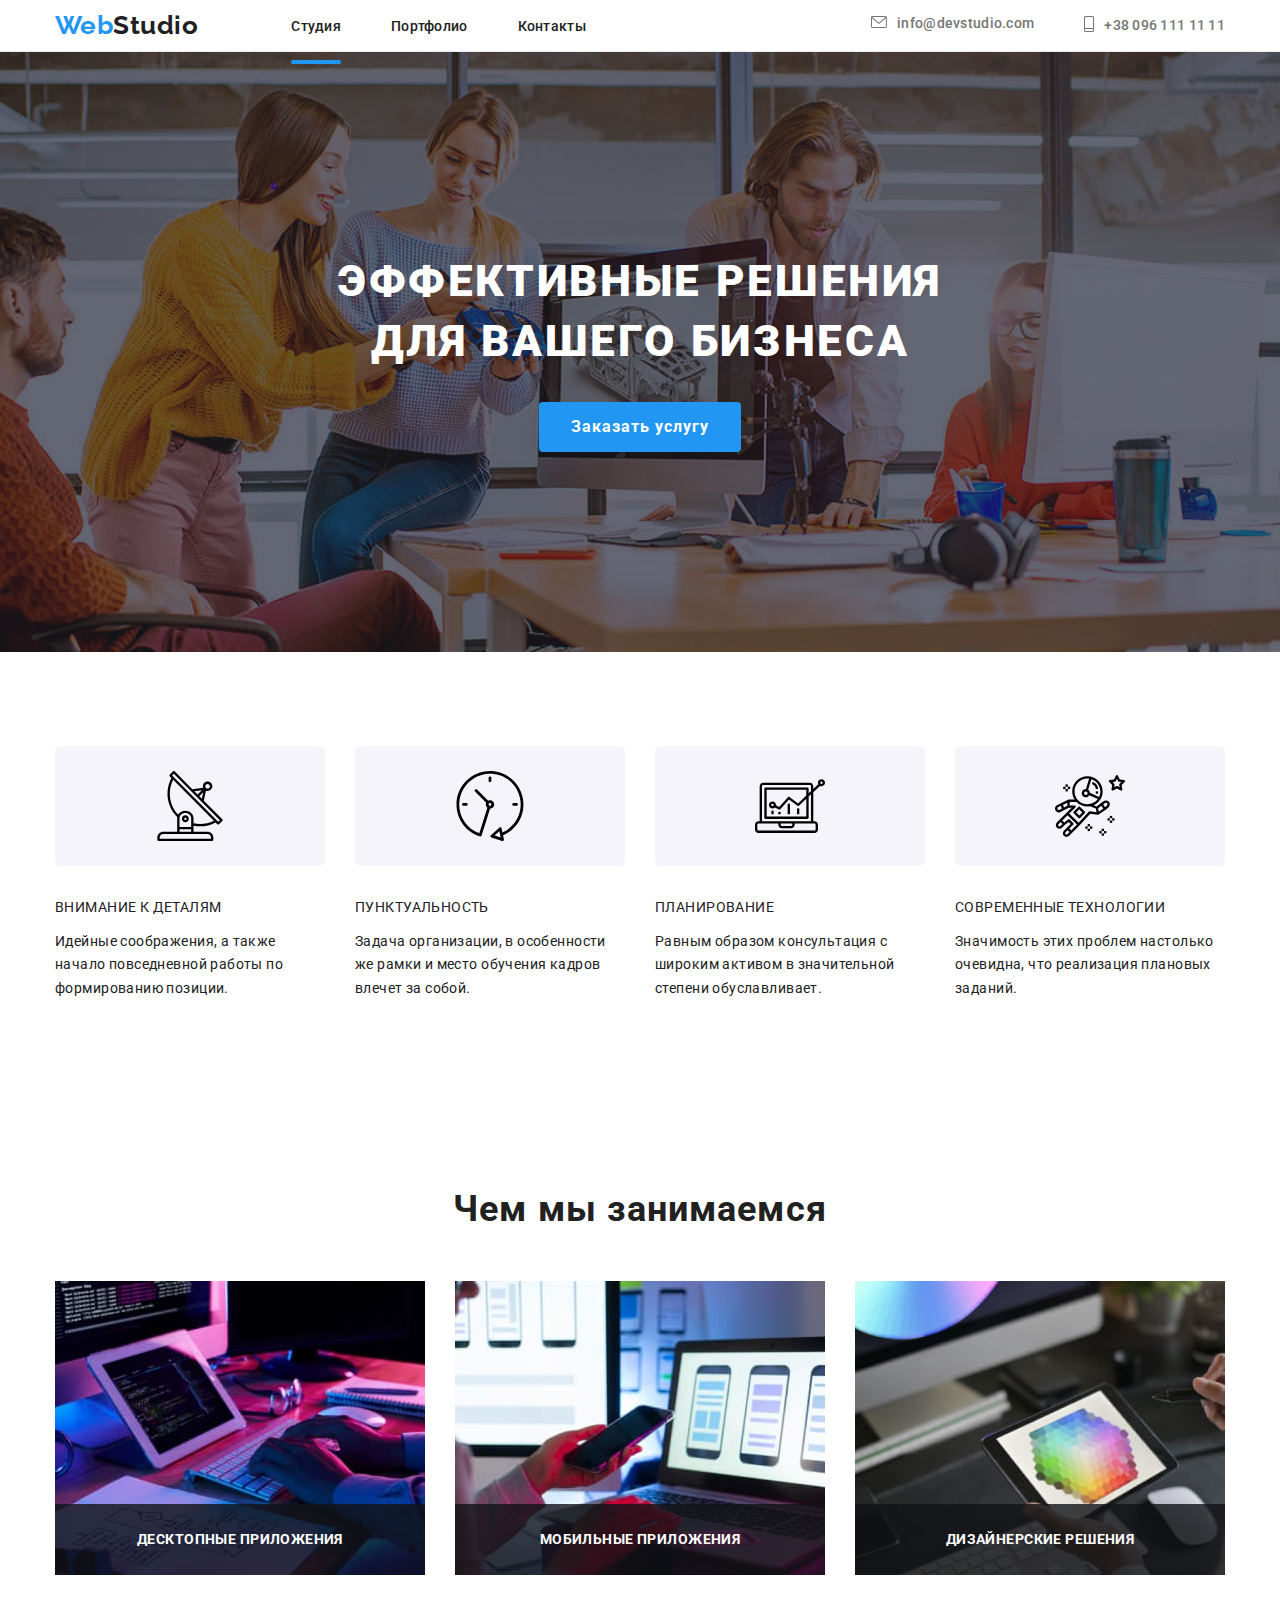
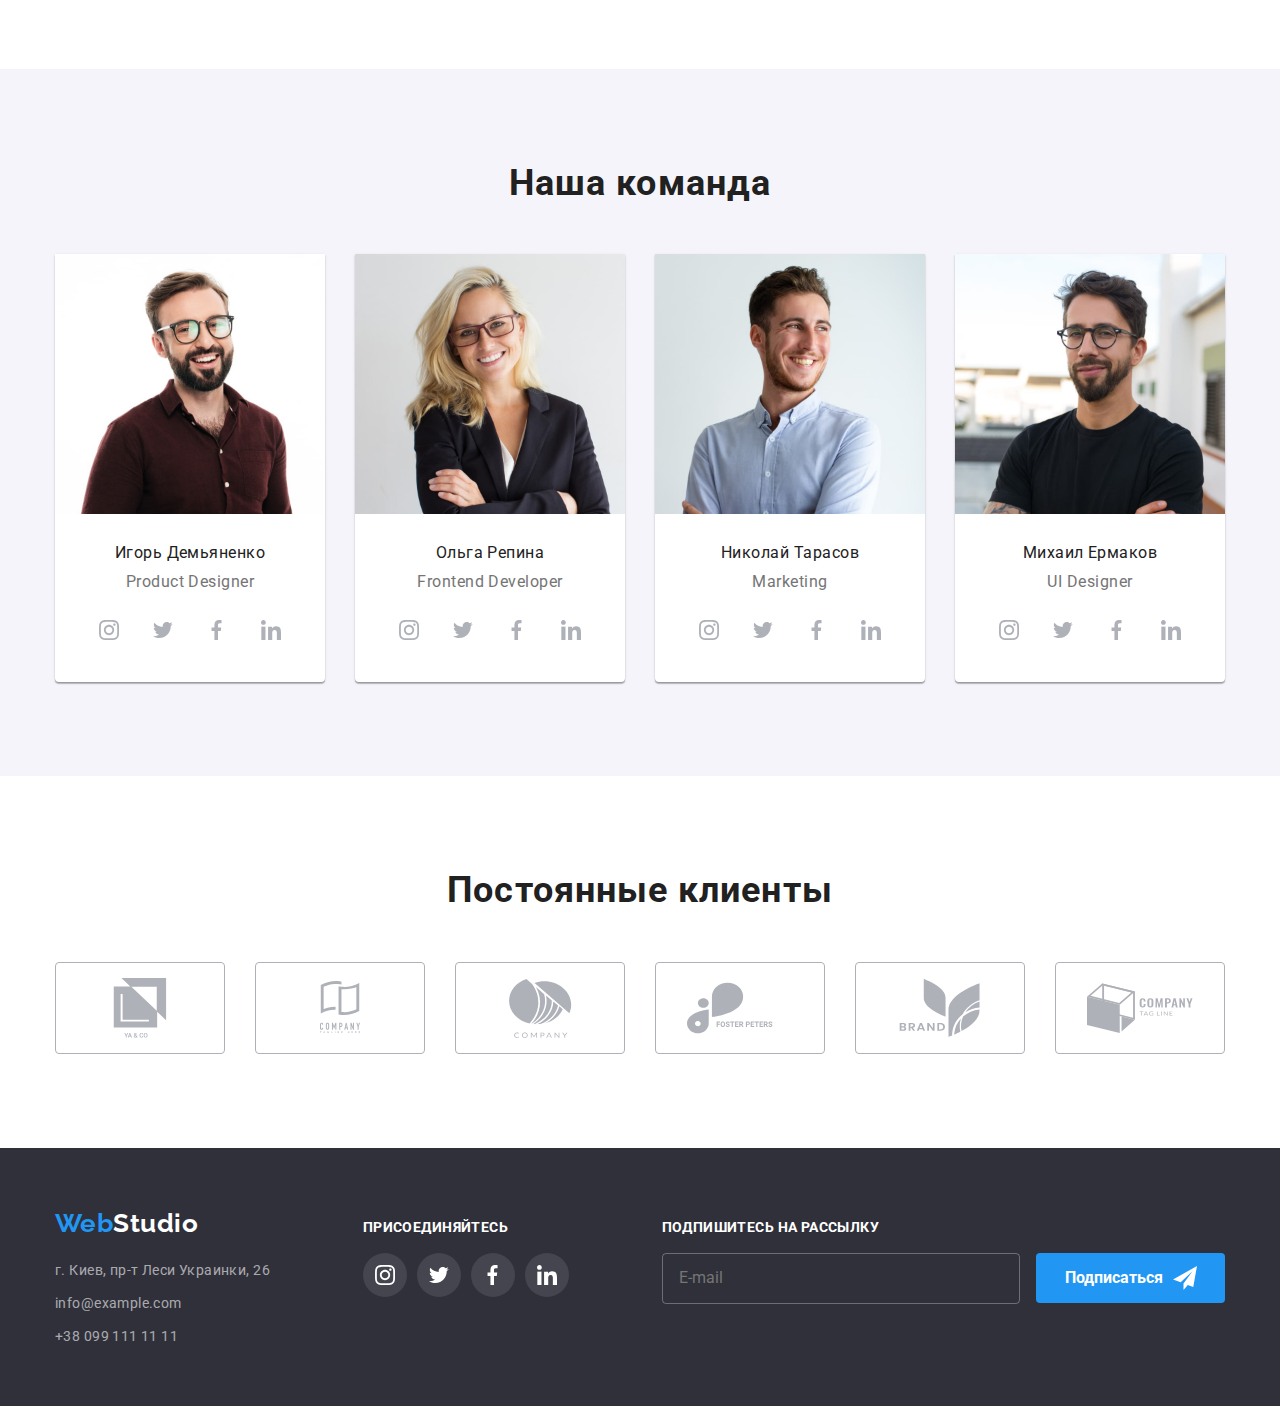
==== commit ba96a30a: "fixes" ====
--- a/index.html
+++ b/index.html
@@ -18,24 +18,24 @@
     <header class="header">
       <div class="header__box">
         <nav class="header__nav">
-          <a href="./index.html" class="header__logo link"
+          <a href="./index.html" class="header__logo"
             >Web<span class="header__logo--span">Studio</span></a
           >
-          <ul class="header__nav--list list">
+          <ul class="header__nav--list">
             <li class="header__nav--item">
-              <a href="./index.html" class="header__nav--link header__nav--current link">Студия</a>
+              <a href="./index.html" class="header__nav--link header__nav--current">Студия</a>
             </li>
             <li class="header__nav--item">
-              <a href="./portfolio.html" class="header__nav--link link">Портфолио</a>
+              <a href="./portfolio.html" class="header__nav--link">Портфолио</a>
             </li>
             <li class="header__nav--item">
-              <a href="" class="header__nav--link link">Контакты</a>
+              <a href="" class="header__nav--link">Контакты</a>
             </li>
           </ul>
         </nav>
         <ul class="header__contacts">
           <li class="header__contacts--item">
-            <a href="mailto:info@devstudio.com" class="header__contacts--link header__contacts--link--mail link">
+            <a href="mailto:info@devstudio.com" class="header__contacts--link header__contacts--link--mail">
               <span class="header__contacts--span"
                 ><svg class="header__contacts--icon header__contacts--icon--mail" width="16px" height="12px">
                   <use
@@ -73,7 +73,7 @@
       <section class="advantages">
         <div class="advantages__box">
           <h2 class="advantages__hidden-title">Преимущества компании WebStudio</h2>
-          <ul class="advantages__list list">
+          <ul class="advantages__list">
             <li class="advantages__item">
               <div class="advantages__wrap">
                 <svg class="advantages__icon" width="70px" height="70px">
@@ -129,7 +129,7 @@
       <section class="area">
         <div class="area__box">
           <h2 class="area__title">Чем мы занимаемся</h2>
-          <ul class="area__list list">
+          <ul class="area__list">
             <li class="area__item">
               <div class="area__wrap">
                 <a href=""
@@ -137,7 +137,7 @@
                   src="./images/box1.jpg"
                   alt="Разработка сайтов"
                   width="370"
-                  class="area__link link"
+                  class="area__link"
               />
               <p class="area__text">Десктопные приложения</p>
             </a>
@@ -150,7 +150,7 @@
                   src="./images/box2.jpg"
                   alt="Разработка мобильных приложений"
                   width="370"
-                  class="area__link link"
+                  class="area__link"
               />
               <p class="area__text">Мобильные приложения</p>
             </a>
@@ -163,7 +163,7 @@
                   src="./images/box3.jpg"
                   alt="Дизайн сайтов"
                   width="370"
-                  class="area__link link"
+                  class="area__link"
               />
               <p class="area__text">Дизайнерские решения</p>
             </a>
@@ -176,7 +176,7 @@
       <section class="team">
         <div class="team__box">
           <h2 class="team__title">Наша команда</h2>
-          <ul class="team__list list">
+          <ul class="team__list">
             <li class="team__item">
               <img
                 src="./images/img1.jpg"
@@ -354,20 +354,20 @@
           </li>
           <li class="clients__item">
             <a href="" class="clients__link">
-            <svg class="clients__icon"width="106px" height="60px">
+            <svg class="clients__icon" width="106px" height="60px">
             <use href="./images/icons.svg#icon-client2"></use>
           </svg>
         </a></li>
           <li class="clients__item">
             <a href="" class="clients__link">
-              <svg class="clients__icon"width="106px" height="60px">
+              <svg class="clients__icon" width="106px" height="60px">
               <use href="./images/icons.svg#icon-client3"></use>
             </svg>
           </a>
           </li>
           <li class="clients__item">
             <a href="" class="clients__link">
-              <svg class="clients__icon"width="106px" height="60px">
+              <svg class="clients__icon" width="106px" height="60px">
               <use href="./images/icons.svg#icon-client4"></use>
             </svg>
           </a>
@@ -381,7 +381,7 @@
           </li>
           <li class="clients__item">
             <a href="" class="clients__link">
-              <svg class="clients__icon"width="106px" height="60px">
+              <svg class="clients__icon" width="106px" height="60px">
               <use href="./images/icons.svg#icon-client6"></use>
             </svg>
           </a>
@@ -394,26 +394,26 @@
     <footer class="footer">
       <div class="footer__box">
         <div class="footer__nav">
-          <a href="./index.html" class="footer__logo link"
+          <a href="./index.html" class="footer__logo"
             >Web<span class="footer__logo--span">Studio</span></a
           >
           <address class="footer__contacts">
-            <ul class="footer__contacts--list list">
+            <ul class="footer__contacts--list">
               <li class="footer__contacts--item">
                 <a
                   href="https://goo.gl/maps/8uwswmJSU4VFEEcW8"
-                  class="footer__contacts--adress link"
+                  class="footer__contacts--adress"
                 >
                   г. Киев, пр-т Леси Украинки, 26</a
                 >
               </li>
               <li class="footer__contacts--item">
-                <a href="mailto:info@example.com" class="footer__contacts--adress link"
+                <a href="mailto:info@example.com" class="footer__contacts--adress"
                   >info@example.com</a
                 >
               </li>
               <li class="footer__contacts--item">
-                <a href="tel:+380991111111" class="footer__contacts--adress link"
+                <a href="tel:+380991111111" class="footer__contacts--adress"
                   >+38 099 111 11 11</a
                 >
               </li>
@@ -424,28 +424,28 @@
           <h2 class="footer__social--title">присоединяйтесь</h2>
           <ul class="footer__social--list">
             <li class="footer__social--item">
-              <a href="" class="footer__social--link inst">
+              <a href="" class="footer__social--link">
                 <svg class="footer__social--icon" width="20px" height="20px">
                   <use href="./images/icons.svg#icon-inst"></use>
                 </svg>
               </a>
             </li>
             <li class="footer__social--item">
-              <a href="" class="footer__social--link twit">
+              <a href="" class="footer__social--link">
                 <svg class="footer__social--icon" width="20px" height="20px">
                   <use href="./images/icons.svg#icon-twit"></use>
                 </svg>
               </a>
             </li>
             <li class="footer__social--item">
-              <a href="" class="footer__social--link facebook">
+              <a href="" class="footer__social--link">
                 <svg class="footer__social--icon" width="20px" height="20px">
                   <use href="./images/icons.svg#icon-face"></use>
                 </svg>
               </a>
             </li>
             <li class="footer__social--item">
-              <a href="" class="footer__social--link linkedin">
+              <a href="" class="footer__social--link">
                 <svg class="footer__social--icon" width="20px" height="20px">
                   <use href="./images/icons.svg#icon-linkedin"></use>
                 </svg>
@@ -455,7 +455,7 @@
         </div>
         <div class="footer__form">
           <h2 class="footer__form--title">Подпишитесь на рассылку</h2>
-          <form action="" class="footer__form--form">
+          <form action="#" class="footer__form--form">
             <input type="email" id="email" name="email" placeholder="E-mail">
             <label for="email" ></label>
             <button type="submit" class="btn footer__form--btn"> Подписаться 
@@ -512,13 +512,13 @@
             <div class="form__check">
               <input type="checkbox" name="agreee" id="checkbox" class="form__check--input visually-hidden">
               <label for="checkbox" class="form__check--label"><span class="form__check--span">
-                <svg class="form__check--icon" width="11px" height="8px">
-                  <use href="./images/icons.svg#check" ></use>
+                <svg class="form__check--icon" width="12px" height="12px">
+                  <use class="form__check--icon" href="./images/icons.svg#check" ></use>
                 </svg>
               </span> Соглашаюсь с рассылкой и принимаю 
                 <a class="form__check--link" href="">Условия договора</a></label>
             </div>
-            <button type="submit" class="btn form__btn">Отправить</button>
+            <button type="submit" class="form__btn">Отправить</button>
           </div>
         </form>
       <button class="modal__close" data-modal-close>
--- a/css/main.min.css
+++ b/css/main.min.css
@@ -1,9 +1 @@
-/*! modern-normalize v1.1.0 | MIT License | https://github.com/sindresorhus/modern-normalize */*,::before,::after{box-sizing:border-box}html{-moz-tab-size:4;tab-size:4}html{line-height:1.15;-webkit-text-size-adjust:100%}body{margin:0}body{font-family:system-ui,-apple-system,"Segoe UI",Roboto,Helvetica,Arial,sans-serif,"Apple Color Emoji","Segoe UI Emoji"}hr{height:0;color:inherit}abbr[title]{text-decoration:underline dotted}b,strong{font-weight:bolder}code,kbd,samp,pre{font-family:ui-monospace,- SFMono-Regular,- Consolas,- 'Liberation Mono',- Menlo,- monospace;font-size:1em}small{font-size:80%}sub,sup{font-size:75%;line-height:0;position:relative;vertical-align:baseline}sub{bottom:-0.25em}sup{top:-0.5em}table{text-indent:0;border-color:inherit}button,input,optgroup,select,textarea{font-family:inherit;font-size:100%;line-height:1.15;margin:0}button,select{text-transform:none}button,[type='button'],[type='reset'],[type='submit']{-webkit-appearance:button}::-moz-focus-inner{border-style:none;padding:0}:-moz-focusring{outline:1px dotted ButtonText}:-moz-ui-invalid{box-shadow:none}legend{padding:0}progress{vertical-align:baseline}::-webkit-inner-spin-button,::-webkit-outer-spin-button{height:auto}[type='search']{-webkit-appearance:textfield;outline-offset:-2px}::-webkit-search-decoration{-webkit-appearance:none}::-webkit-file-upload-button{-webkit-appearance:button;font:inherit}summary{display:list-item}p,h1,h2,h3,h4,h5,h6{margin:0}ul{margin:0;padding:0;list-style:none}button{cursor:pointer}img{display:block}address{font-style:normal}a{color:inherit;text-decoration:none;font-style:normal;cursor:pointer}.advantages__wrap,.modal__close,.form__check--span{display:flex;justify-content:center;align-items:center}body{background-color:#fff;color:#212121;font-family:'Roboto', 'sans-serif';color:#212121;line-height:1.2;letter-spacing:0.03em}.container,.header__box,.hero__box,.advantages__box,.area__box,.team__box,.clients__box,.footer__box{width:1200px;padding-left:15px;padding-right:15px;margin-left:auto;margin-right:auto}.section,.advantages,.area,.team,.clients{padding-top:94px;padding-bottom:94px}.current,.header{color:#2196F3}.logo,.header__logo,.footer__logo{color:#2196F3;font-family:'Raleway';font-size:26px;font-weight:700}.btn,.hero__btn,.form__btn,.footer__form--btn{border-radius:4px;border:none;background-color:#2196F3;color:#fff;font-weight:700;font-size:16px;line-height:1.87;letter-spacing:0.06em}.second-title,.area__title,.team__title,.clients__title{text-align:center;font-weight:700;font-size:36px;line-height:1.16;margin-bottom:50px}.visually-hidden,.advantages__hidden-title{position:absolute;width:1px;height:1px;margin:-1px;padding:0;overflow:hidden;border:0;clip:rect(0 0 0 0)}.is-hidden{visibility:hidden;pointer-events:none;opacity:0}.header{background-color:#fff;border-bottom:#ECECEC 1px solid}.header__nav--list,.header__nav--contacts{display:flex}.header__box{display:flex;align-items:center;justify-content:space-between}.header__nav--link,.header__contacts--link{font-size:14px;font-weight:500;letter-spacing:0.02em;line-height:1.14;padding-top:10px;padding-bottom:10px;transition:color 250ms cubic-bezier(0.4, 0, 0.2, 1)}.header__nav--link:hover,.header__nav--link:hover,.header__nav--link:focus,.header__nav--link:focus,.header__contacts--link:hover,.header__contacts--link:hover,.header__contacts--link:focus,.header__contacts--link:focus{color:#2196F3}.header__nav{display:flex;align-items:center}.header__nav--item:not(:last-child){margin-right:50px}.header__nav--link{color:#212121}.header__nav--current{position:relative}.header__nav--current::after{content:"";position:absolute;display:block;height:4px;width:100%;bottom:-20px;left:0;border-radius:2px;background-color:#2196F3}.header__contacts--item:not(:last-child){margin-right:50px}.header__contacts--link{color:#757575;display:flex;align-items:center}.header__contacts--icon{margin-right:10px;fill:#757575;transition:fill 250ms cubic-bezier(0.4, 0, 0.2, 1)}.header__contacts--link:hover .header__contacts--icon,.header__contacts--link:focus .header__contacts--icon{fill:#2196F3}.logo,.header__logo,.footer__logo{display:inline-block;color:#2196F3;font-family:'Raleway';font-size:26px;font-weight:700}.header__logo{margin-right:93px;padding-top:10px;padding-bottom:10px}.header__logo--span{color:#212121}.footer__logo{margin-bottom:20px}.footer__logo--span{color:#fff}.hero{padding-top:200px;padding-bottom:200px;margin-left:auto;margin-right:auto;max-width:1600px;background-image:linear-gradient(to right, rgba(47,48,58,0.4), rgba(47,48,58,0.4)),url(../images/herobgi.jpg);background-size:cover;background-repeat:no-repeat;background-position:center;background-color:#2F303A}.hero__title{color:#fff;font-weight:900;font-size:44px;line-height:1.36;text-transform:uppercase;text-align:center;margin-bottom:30px}.hero__btn{display:block;margin-left:auto;margin-right:auto;padding:10px 32px 10px 32px}.hero__title,.hero__btn{letter-spacing:0.06em}.advantages__title{font-weight:700;text-transform:uppercase;margin-bottom:10px}.advantages__title,.advantages__text{font-size:14px;line-height:1.7}.advantages__list{display:flex;justify-content:space-between}.advantages__item{width:270px}.advantages__wrap{width:270px;height:120px;background-color:#F5F4FA;margin-bottom:30px;border-radius:6px}.area__list{display:flex;justify-content:space-between}.area__wrap{position:relative;display:flex}.area__text{display:block;position:absolute;width:100%;bottom:0;text-align:center;padding-top:27px;padding-bottom:27px;background-color:rgba(18,19,23,0.8);color:#fff;text-transform:uppercase;font-weight:700;font-size:14px}.team{background-color:#F5F4FA}.team__list{display:flex;justify-content:space-between}.team__item{background-color:#fff;box-shadow:0px 2px 1px 0px #00000033,- 0px 1px 1px 0px #00000024,- 0px 1px 3px 0px #0000001F;border-bottom-right-radius:4px;border-bottom-left-radius:4px}.team__text-box{padding-top:30px}.team__text-box--heading{margin-bottom:10px;font-weight:500}.team__text-box--text{color:#757575}.team__text-box--heading,.team__text-box--text{font-size:16px;line-height:1.18;text-align:center}.team__social--box{padding:16px 32px 30px 32px}.team__social--list{display:flex}.team__social--item{width:44px;height:44px}.team__social--item:not(:last-child){margin-right:10px}.team__social--link{width:100%;height:100%;border-radius:50%;display:flex;justify-content:center;align-items:center;transition:background-color 250ms cubic-bezier(0.4, 0, 0.2, 1)}.team__social--link:hover,.team__social--link:focus{background-color:#2196F3}.team__social--icon{fill:#AFB1B8;transition:fill 250ms cubic-bezier(0.4, 0, 0.2, 1)}.team__social--link:hover .team__social--icon,.team__social--link:focus .team__social--icon{fill:#fff}.clients__list{display:flex;justify-content:space-between}.clients__item{width:170px;height:92px}.clients__link{display:flex;justify-content:center;align-items:center;width:100%;height:100%;border:#AFB1B8 solid 1px;border-radius:4px;transition:border 250ms cubic-bezier(0.4, 0, 0.2, 1)}.clients__link:hover,.clients__link:focus{border:#2196F3 solid 1px}.clients__icon{fill:#AFB1B8;transition:fill 250ms cubic-bezier(0.4, 0, 0.2, 1)}.clients__link:hover .clients__icon,.clients__link:focus .clients__icon{fill:#2196F3}.backdrop{position:fixed;width:100vw;height:100vh;top:0;left:0;background-color:rgba(0,0,0,0.2);transition:opacity 250ms, visibility 250ms}.modal{position:absolute;padding:40px;width:528px;min-height:581px;top:50%;left:50%;border-radius:4px;transform:translate(-50%, -50%) scale(1) rotate(0);transition:transform 250ms cubic-bezier(0.4, 0, 0.2, 1);background-color:#fff}.modal__title{font-weight:bold;font-size:20px;line-height:1.15;text-align:center;margin-bottom:12px}.modal__close{top:8px;right:8px;width:30px;height:30px;border-radius:50%;border:rgba(0,0,0,0.1) 1px solid;background-color:inherit}.modal__close--icon{fill:#000000;transition:fill 250ms cubic-bezier(0.4, 0, 0.2, 1)}.modal__close:hover .modal__close--icon,.modal__close:focus .modal__close--icon{fill:#2196F3}.modal__close,.modal .form__icon{position:absolute}.form__box,.form__list,.form__client,.form__comment{display:flex;flex-direction:column}.form__list{margin-bottom:20px}.form__input--wrap{position:relative;margin-bottom:10px}.form__client--label{margin-bottom:4px}.form__client--label,.form__comment--label{font-size:12px;line-height:1.16;letter-spacing:0.01em;color:#757575}.form__client--input{outline:none}.form__input,.form__textarea{padding:11px 0px 11px 42px;color:#757575}.form__input:focus+.form__icon,.form__textarea:focus+.form__icon{fill:#2196F3}.form__textarea{resize:none;height:120px;padding:12px 16px;color:#757575;cursor:pointer}.form__input,.form__textarea,.form__textarea{border:1px solid rgba(33,33,33,0.2);border-radius:4px;outline:none;cursor:pointer;width:100%;transition:border 250ms cubic-bezier(0.4, 0, 0.2, 1)}.form__input:focus,.form__textarea:focus,.form__textarea:focus{border-color:#2196F3}.form__textarea::placeholder{font-size:12px;line-height:1.7;letter-spacing:0.01em;color:#757575;opacity:.5;transition:opacity 250ms cubic-bezier(0.4, 0, 0.2, 1)}.form__textarea:hover::placeholder,.form__textarea:focus::placeholder{opacity:1}.form__check{display:flex;justify-content:space-between;align-items:center;margin-right:auto;margin-left:auto;margin-bottom:30px}.form__check--label{font-size:14px;line-height:1.7;color:#757575;display:flex;align-items:center}.form__check--span{width:16px;height:15px;border:2px solid #000000;border-radius:2px;margin-right:7px;fill:none}.form__check--input:checked+.form__check--span{background-color:#2196F3;border:none;fill:#fff}.form__check--link{color:#2196F3;text-decoration:underline;margin-left:2px}.form__btn{padding:10px 55px;display:block;margin-right:auto;margin-left:auto;box-shadow:0px 4px 4px 0px rgba(0,0,0,0.15)}.form__icon{top:50%;transform:translateY(-50%);left:12px;fill:#212121;transition:fill 250ms cubic-bezier(0.4, 0, 0.2, 1)}.footer{background-color:#2F303A;padding-top:60px;padding-bottom:57px}.footer__box{display:flex;justify-content:space-between;align-items:baseline}.footer__social--title,.footer__form--title{color:#fff;text-transform:uppercase;font-size:14px;font-weight:700;line-height:0.87;margin-bottom:20px}.footer__contacts--item{line-height:1.7;font-size:14px;letter-spacing:0.03em;color:rgba(255,255,255,0.6);transition:color 250ms cubic-bezier(0.4, 0, 0.2, 1)}.footer__contacts--item:not(:last-child){margin-bottom:9px}.footer__contacts--item:hover,.footer__contacts--item:focus{color:#fff}.footer__social--list,.footer__social--item,.footer__social--link{display:flex}.footer__social--item{width:44px;height:44px}.footer__social--item:not(:last-child){margin-bottom:9px;margin-right:10px}.footer__social--link{width:100%;height:100%;background-color:rgba(255,255,255,0.1);border-radius:50%;justify-content:center;align-items:center;transition:background-color 250ms cubic-bezier(0.4, 0, 0.2, 1)}.footer__social--link:hover,.footer__social--link:focus{background-color:#2196F3}.footer__social--icon{fill:#fff}.footer__form input{padding-top:15px;padding-bottom:15px;padding-left:16px;margin-right:12px;width:358px;border:solid 1px rgba(255,255,255,0.3);border-radius:4px;background-color:transparent;outline:none;color:#fff;transition:border 250ms cubic-bezier(0.4, 0, 0.2, 1)}.footer__form input:focus{border:solid 1px #2196F3}.footer__form input::placeholder{font-size:16px;line-height:1.25;font-weight:400;color:#757575;transition:color 250ms cubic-bezier(0.4, 0, 0.2, 1)}.footer__form input:hover::placeholder,.footer__form input:focus::placeholder{color:#fff}.footer__form--btn{padding:10px 28px 10px 29px;display:inline-flex;align-items:center;max-width:200px;min-height:50px}.footer__form--btn--icon{fill:#fff;margin-left:10px}
-/*# sourceMappingURL=main.min.css.map */+/*! modern-normalize v1.1.0 | MIT License | https://github.com/sindresorhus/modern-normalize */*,::before,::after{box-sizing:border-box}html{-moz-tab-size:4;-o-tab-size:4;tab-size:4}html{line-height:1.15;-webkit-text-size-adjust:100%}body{margin:0}body{font-family:system-ui,-apple-system,"Segoe UI",Roboto,Helvetica,Arial,sans-serif,"Apple Color Emoji","Segoe UI Emoji"}hr{height:0;color:inherit}abbr[title]{-webkit-text-decoration:underline dotted;text-decoration:underline dotted}b,strong{font-weight:bolder}code,kbd,samp,pre{font-family:ui-monospace,SFMono-Regular,Consolas,"Liberation Mono",Menlo,monospace;font-size:1em}small{font-size:80%}sub,sup{font-size:75%;line-height:0;position:relative;vertical-align:baseline}sub{bottom:-0.25em}sup{top:-0.5em}table{text-indent:0;border-color:inherit}button,input,optgroup,select,textarea{font-family:inherit;font-size:100%;line-height:1.15;margin:0}button,select{text-transform:none}button,[type=button],[type=reset],[type=submit]{-webkit-appearance:button}::-moz-focus-inner{border-style:none;padding:0}:-moz-focusring{outline:1px dotted ButtonText}:-moz-ui-invalid{box-shadow:none}legend{padding:0}progress{vertical-align:baseline}::-webkit-inner-spin-button,::-webkit-outer-spin-button{height:auto}[type=search]{-webkit-appearance:textfield;outline-offset:-2px}::-webkit-search-decoration{-webkit-appearance:none}::-webkit-file-upload-button{-webkit-appearance:button;font:inherit}summary{display:list-item}p,h1,h2,h3,h4,h5,h6{margin:0}ul{margin:0;padding:0;list-style:none}button{cursor:pointer}img{display:block}address{font-style:normal}a{color:inherit;text-decoration:none;font-style:normal;cursor:pointer}.form__check--span,.modal__close,.advantages__wrap{display:flex;justify-content:center;align-items:center}body{background-color:#fff;color:#212121;font-family:"Roboto","sans-serif";color:#212121;line-height:1.2;letter-spacing:.03em}.container,.footer__box,.clients__box,.team__box,.area__box,.advantages__box,.hero__box,.header__box{width:1200px;padding-left:15px;padding-right:15px;margin-left:auto;margin-right:auto}.section,.clients,.team,.area,.advantages{padding-top:94px;padding-bottom:94px}.current,.header{color:#2196f3}.logo,.footer__logo,.header__logo{color:#2196f3;font-family:"Raleway";font-size:26px;font-weight:700}.btn,.footer__form--btn,.form__btn,.hero__btn{border-radius:4px;border:none;background-color:#2196f3;color:#fff;font-size:16px;font-weight:700;line-height:1.87;letter-spacing:.06}.second-title,.clients__title,.team__title,.area__title{text-align:center;font-size:36px;font-weight:700;line-height:1.16;letter-spacing:.03em;margin-bottom:50px}.visually-hidden,.advantages__hidden-title{position:absolute;width:1px;height:1px;margin:-1px;padding:0;overflow:hidden;border:0;clip:rect(0 0 0 0)}.is-hidden{visibility:hidden;pointer-events:none;opacity:0}.header{background-color:#fff;border-bottom:#ececec 1px solid}.header__nav--list,.header__nav--contacts{display:flex}.header__box{display:flex;align-items:center;justify-content:space-between}.header__nav--link,.header__contacts--link{font-size:14px;font-weight:500;line-height:1.14;letter-spacing:.02em;padding-top:10px;padding-bottom:10px;transition:color 250ms cubic-bezier(0.4, 0, 0.2, 1)}.header__nav--link:hover,.header__nav--link:hover,.header__nav--link:focus,.header__nav--link:focus,.header__contacts--link:hover,.header__contacts--link:hover,.header__contacts--link:focus,.header__contacts--link:focus{color:#2196f3}.header__nav{display:flex;align-items:center}.header__nav--item:not(:last-child){margin-right:50px}.header__nav--link{color:#212121}.header__nav--current{position:relative}.header__nav--current::after{content:"";position:absolute;display:block;height:4px;width:100%;bottom:-20px;left:0;border-radius:2px;background-color:#2196f3}.header__contacts{display:flex}.header__contacts--item:not(:last-child){margin-right:50px}.header__contacts--link{color:#757575;display:flex;align-items:center}.header__contacts--icon{margin-right:10px;fill:#757575;transition:fill 250ms cubic-bezier(0.4, 0, 0.2, 1)}.header__contacts--link:hover .header__contacts--icon,.header__contacts--link:focus .header__contacts--icon{fill:#2196f3}.logo,.footer__logo,.header__logo{display:inline-block;color:#2196f3;font-family:"Raleway";font-size:26px;font-weight:700}.header__logo{margin-right:93px;padding-top:10px;padding-bottom:10px}.header__logo--span{color:#212121}.footer__logo{margin-bottom:20px}.footer__logo--span{color:#fff}.hero{padding-top:200px;padding-bottom:200px;margin-left:auto;margin-right:auto;max-width:1600px;background-image:linear-gradient(to right, rgba(47, 48, 58, 0.4), rgba(47, 48, 58, 0.4)),url(../images/herobgi.jpg);background-size:cover;background-repeat:no-repeat;background-position:center;background-color:#2f303a}.hero__title{color:#fff;font-size:44px;font-weight:900;line-height:1.36;letter-spacing:.03em;text-transform:uppercase;text-align:center;margin-bottom:30px}.hero__btn{display:block;margin-left:auto;margin-right:auto;padding:10px 32px 10px 32px}.hero__title,.hero__btn{letter-spacing:.06em}.advantages__title{font-weight:700;text-transform:uppercase;margin-bottom:10px}.advantages__title,.advantages__text{font-size:14px;font-weight:400;line-height:1.7;letter-spacing:.03em}.advantages__list{display:flex;justify-content:space-between}.advantages__item{width:270px}.advantages__wrap{width:270px;height:120px;background-color:#f5f4fa;margin-bottom:30px;border-radius:6px}.area__list{display:flex;justify-content:space-between}.area__wrap{position:relative;display:flex}.area__text{display:block;position:absolute;width:100%;bottom:0;text-align:center;padding-top:27px;padding-bottom:27px;background-color:rgba(18,19,23,.8);color:#fff;text-transform:uppercase;font-size:14px;font-weight:700;line-height:1.2;letter-spacing:.03em}.team{background-color:#f5f4fa}.team__list{display:flex;justify-content:space-between}.team__item{background-color:#fff;box-shadow:0px 2px 1px 0px #00000033,0px 1px 1px 0px #00000024,0px 1px 3px 0px #0000001F;border-bottom-right-radius:4px;border-bottom-left-radius:4px}.team__text-box{padding-top:30px}.team__text-box--heading{margin-bottom:10px;font-weight:500}.team__text-box--text{color:#757575}.team__text-box--heading,.team__text-box--text{font-size:16px;font-weight:400;line-height:1.18;letter-spacing:.03em;text-align:center}.team__social--box{padding:16px 32px 30px 32px}.team__social--list{display:flex}.team__social--item{width:44px;height:44px}.team__social--item:not(:last-child){margin-right:10px}.team__social--link{width:100%;height:100%;border-radius:50%;display:flex;justify-content:center;align-items:center;transition:background-color 250ms cubic-bezier(0.4, 0, 0.2, 1)}.team__social--link:hover,.team__social--link:focus{background-color:#2196f3}.team__social--icon{fill:#afb1b8;transition:fill 250ms cubic-bezier(0.4, 0, 0.2, 1)}.team__social--link:hover .team__social--icon,.team__social--link:focus .team__social--icon{fill:#fff}.clients__list{display:flex;justify-content:space-between}.clients__item{width:170px;height:92px}.clients__link{display:flex;justify-content:center;align-items:center;width:100%;height:100%;border:#afb1b8 solid 1px;border-radius:4px;transition:border 250ms cubic-bezier(0.4, 0, 0.2, 1)}.clients__link:hover,.clients__link:focus{border:#2196f3 solid 1px}.clients__icon{fill:#afb1b8;transition:fill 250ms cubic-bezier(0.4, 0, 0.2, 1)}.clients__link:hover .clients__icon,.clients__link:focus .clients__icon{fill:#2196f3}.backdrop{position:fixed;width:100vw;height:100vh;top:0;left:0;background-color:rgba(0,0,0,.2);transition:opacity 250ms,visibility 250ms}.modal{position:absolute;padding:40px;width:528px;min-height:581px;top:50%;left:50%;border-radius:4px;transform:translate(-50%, -50%) scale(1) rotate(0);transition:transform 250ms cubic-bezier(0.4, 0, 0.2, 1);background-color:#fff}.modal__title{font-size:20px;font-weight:700;line-height:1.15;letter-spacing:.03em;text-align:center;margin-bottom:12px}.modal__close{top:8px;right:8px;width:30px;height:30px;border-radius:50%;border:rgba(0,0,0,.1) 1px solid;background-color:inherit}.modal__close--icon{fill:#000;transition:fill 250ms cubic-bezier(0.4, 0, 0.2, 1)}.modal__close:hover .modal__close--icon,.modal__close:focus .modal__close--icon{fill:#2196f3}.modal__close,.modal .form__icon{position:absolute}.form__box,.form__list,.form__client,.form__comment{display:flex;flex-direction:column}.form__list{margin-bottom:20px}.form__input--wrap{position:relative;margin-bottom:10px}.form__client--label{margin-bottom:4px}.form__client--label,.form__comment--label{font-size:12px;font-weight:400;line-height:1.16;letter-spacing:.01em;color:#757575;margin-bottom:4px}.form__client--input{outline:none}.form__input,.form__textarea{padding:11px 0px 11px 42px;color:#757575}.form__input:focus+.form__icon,.form__textarea:focus+.form__icon{fill:#2196f3}.form__textarea{resize:none;height:120px;padding:12px 16px;color:#757575;cursor:pointer}.form__input,.form__textarea{border:1px solid rgba(33,33,33,.2);border-radius:4px;outline:none;cursor:pointer;width:100%;transition:border 250ms cubic-bezier(0.4, 0, 0.2, 1)}.form__input:focus,.form__textarea:focus{border-color:#2196f3}.form__textarea::-moz-placeholder{font-size:12px;font-weight:400;line-height:1.7;letter-spacing:.01em;color:#757575;opacity:.5;-moz-transition:opacity 250ms cubic-bezier(0.4, 0, 0.2, 1);transition:opacity 250ms cubic-bezier(0.4, 0, 0.2, 1)}.form__textarea:-ms-input-placeholder{font-size:12px;font-weight:400;line-height:1.7;letter-spacing:.01em;color:#757575;opacity:.5;-ms-transition:opacity 250ms cubic-bezier(0.4, 0, 0.2, 1);transition:opacity 250ms cubic-bezier(0.4, 0, 0.2, 1)}.form__textarea::placeholder{font-size:12px;font-weight:400;line-height:1.7;letter-spacing:.01em;color:#757575;opacity:.5;transition:opacity 250ms cubic-bezier(0.4, 0, 0.2, 1)}.form__textarea:hover::-moz-placeholder, .form__textarea:focus::-moz-placeholder{opacity:1}.form__textarea:hover:-ms-input-placeholder, .form__textarea:focus:-ms-input-placeholder{opacity:1}.form__textarea:hover::placeholder,.form__textarea:focus::placeholder{opacity:1}.form__check{display:flex;justify-content:space-between;align-items:center;margin-right:auto;margin-left:auto;margin-bottom:30px}.form__check--input:checked+.form__check--label .form__check--span{background-color:#2196f3;border:none;fill:#fff}.form__check--label{font-size:14px;font-weight:400;line-height:1.7;letter-spacing:.03em;color:#757575;display:flex;align-items:center;cursor:pointer}.form__check--span{width:16px;height:15px;border:2px solid #000;border-radius:2px;margin-right:7px;fill:none}.form__check--link{color:#2196f3;text-decoration:underline;margin-left:2px}.form__btn{padding:10px 55px;display:block;margin-right:auto;margin-left:auto;box-shadow:0px 4px 4px 0px rgba(0,0,0,.15)}.form__icon{top:50%;transform:translateY(-50%);left:12px;fill:#212121;transition:fill 250ms cubic-bezier(0.4, 0, 0.2, 1)}.footer{background-color:#2f303a;padding-top:60px;padding-bottom:57px}.footer__box{display:flex;justify-content:space-between;align-items:baseline}.footer__social--title,.footer__form--title{color:#fff;text-transform:uppercase;font-size:14px;font-weight:700;line-height:.87;letter-spacing:.03em;margin-bottom:20px}.footer__contacts--item{font-size:14px;font-weight:400;line-height:1.7;letter-spacing:.03em;color:rgba(255,255,255,.6);transition:color 250ms cubic-bezier(0.4, 0, 0.2, 1)}.footer__contacts--item:not(:last-child){margin-bottom:9px}.footer__contacts--item:hover,.footer__contacts--item:focus{color:#fff}.footer__social--list,.footer__social--item,.footer__social--link{display:flex}.footer__social--item{width:44px;height:44px}.footer__social--item:not(:last-child){margin-bottom:9px;margin-right:10px}.footer__social--link{width:100%;height:100%;background-color:rgba(255,255,255,.1);border-radius:50%;justify-content:center;align-items:center;transition:background-color 250ms cubic-bezier(0.4, 0, 0.2, 1)}.footer__social--link:hover,.footer__social--link:focus{background-color:#2196f3}.footer__social--icon{fill:#fff}.footer__form input{padding-top:15px;padding-bottom:15px;padding-left:16px;margin-right:12px;width:358px;border:solid 1px rgba(255,255,255,.3);border-radius:4px;background-color:transparent;outline:none;color:#fff;transition:border 250ms cubic-bezier(0.4, 0, 0.2, 1)}.footer__form input:focus{border:solid 1px #2196f3}.footer__form input::-moz-placeholder{font-size:16px;font-weight:400;line-height:1;letter-spacing:25;color:#757575;-moz-transition:color 250ms cubic-bezier(0.4, 0, 0.2, 1);transition:color 250ms cubic-bezier(0.4, 0, 0.2, 1)}.footer__form input:-ms-input-placeholder{font-size:16px;font-weight:400;line-height:1;letter-spacing:25;color:#757575;-ms-transition:color 250ms cubic-bezier(0.4, 0, 0.2, 1);transition:color 250ms cubic-bezier(0.4, 0, 0.2, 1)}.footer__form input::placeholder{font-size:16px;font-weight:400;line-height:1;letter-spacing:25;color:#757575;transition:color 250ms cubic-bezier(0.4, 0, 0.2, 1)}.footer__form input:hover::-moz-placeholder, .footer__form input:focus::-moz-placeholder{color:#fff}.footer__form input:hover:-ms-input-placeholder, .footer__form input:focus:-ms-input-placeholder{color:#fff}.footer__form input:hover::placeholder,.footer__form input:focus::placeholder{color:#fff}.footer__form--btn{padding:10px 28px 10px 29px;display:inline-flex;align-items:center;max-width:200px;min-height:50px}.footer__form--btn--icon{fill:#fff;margin-left:10px}/*# sourceMappingURL=main.min.css.map */